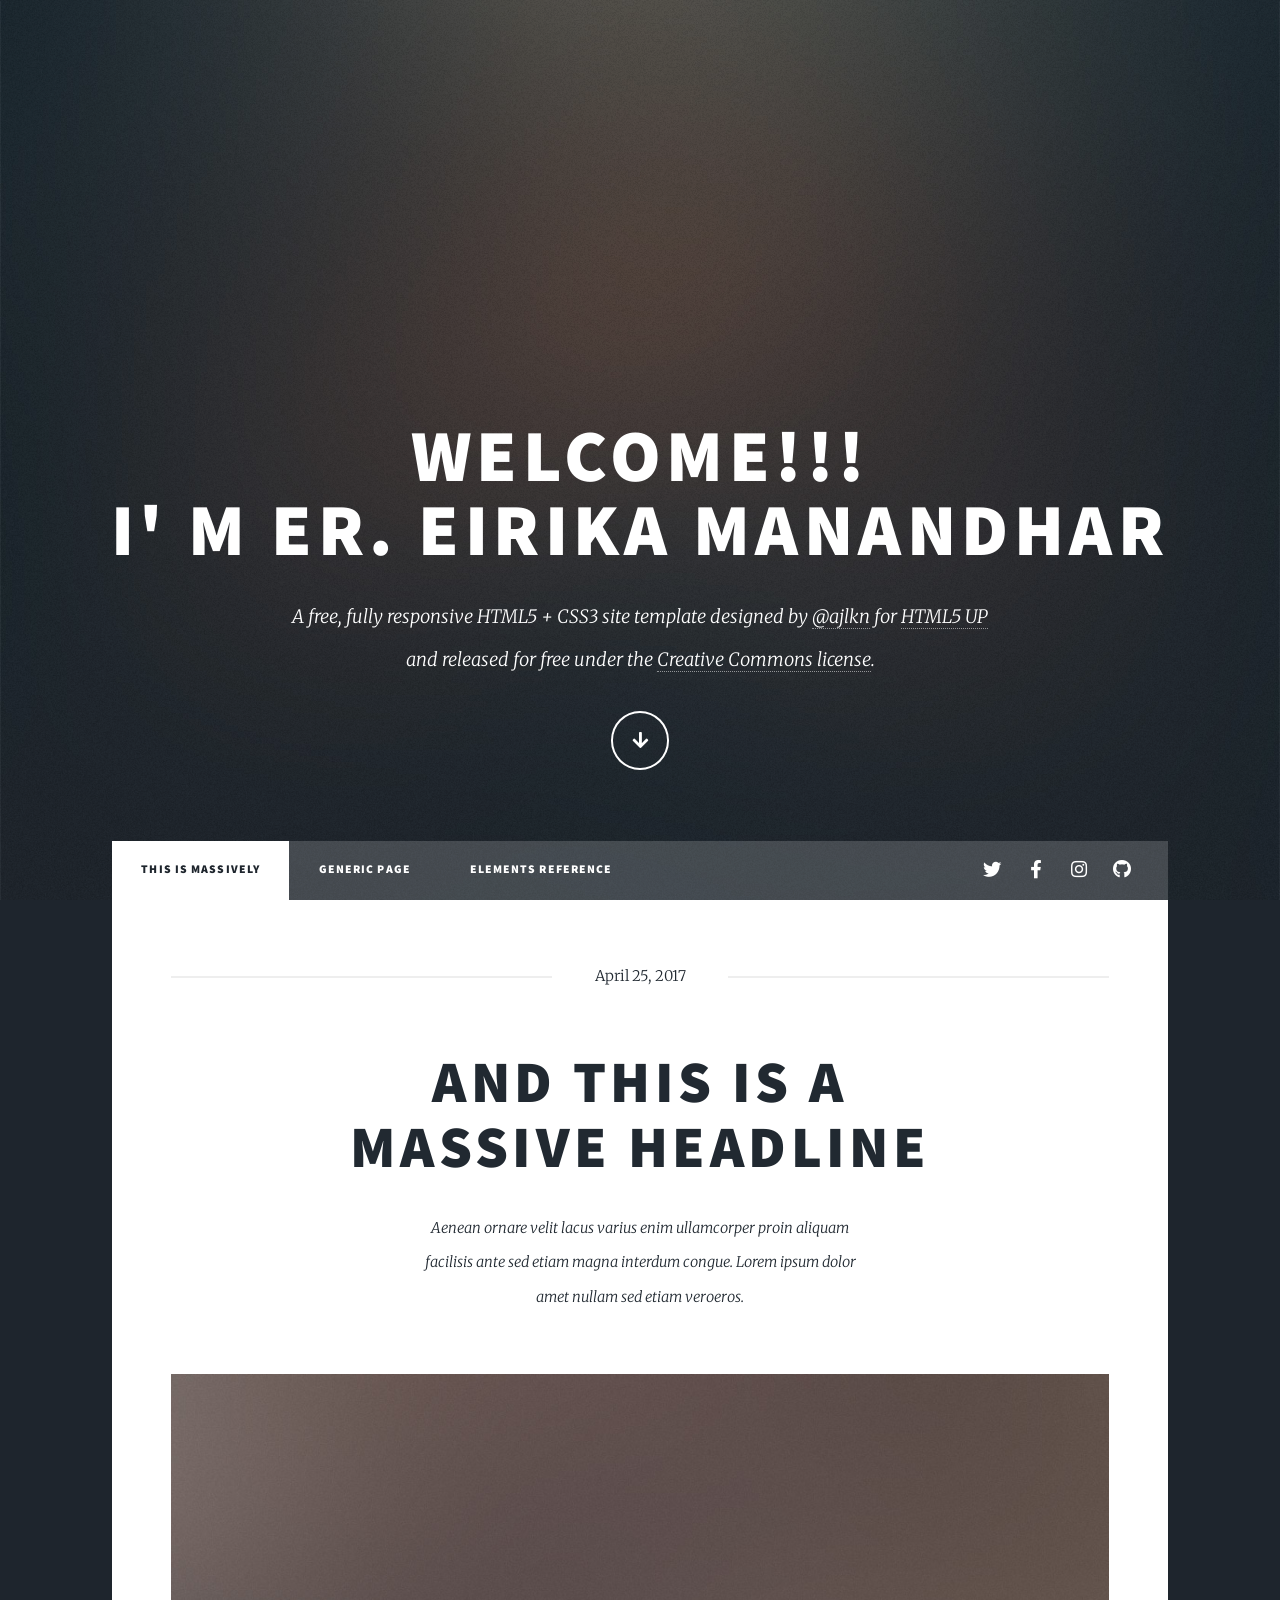
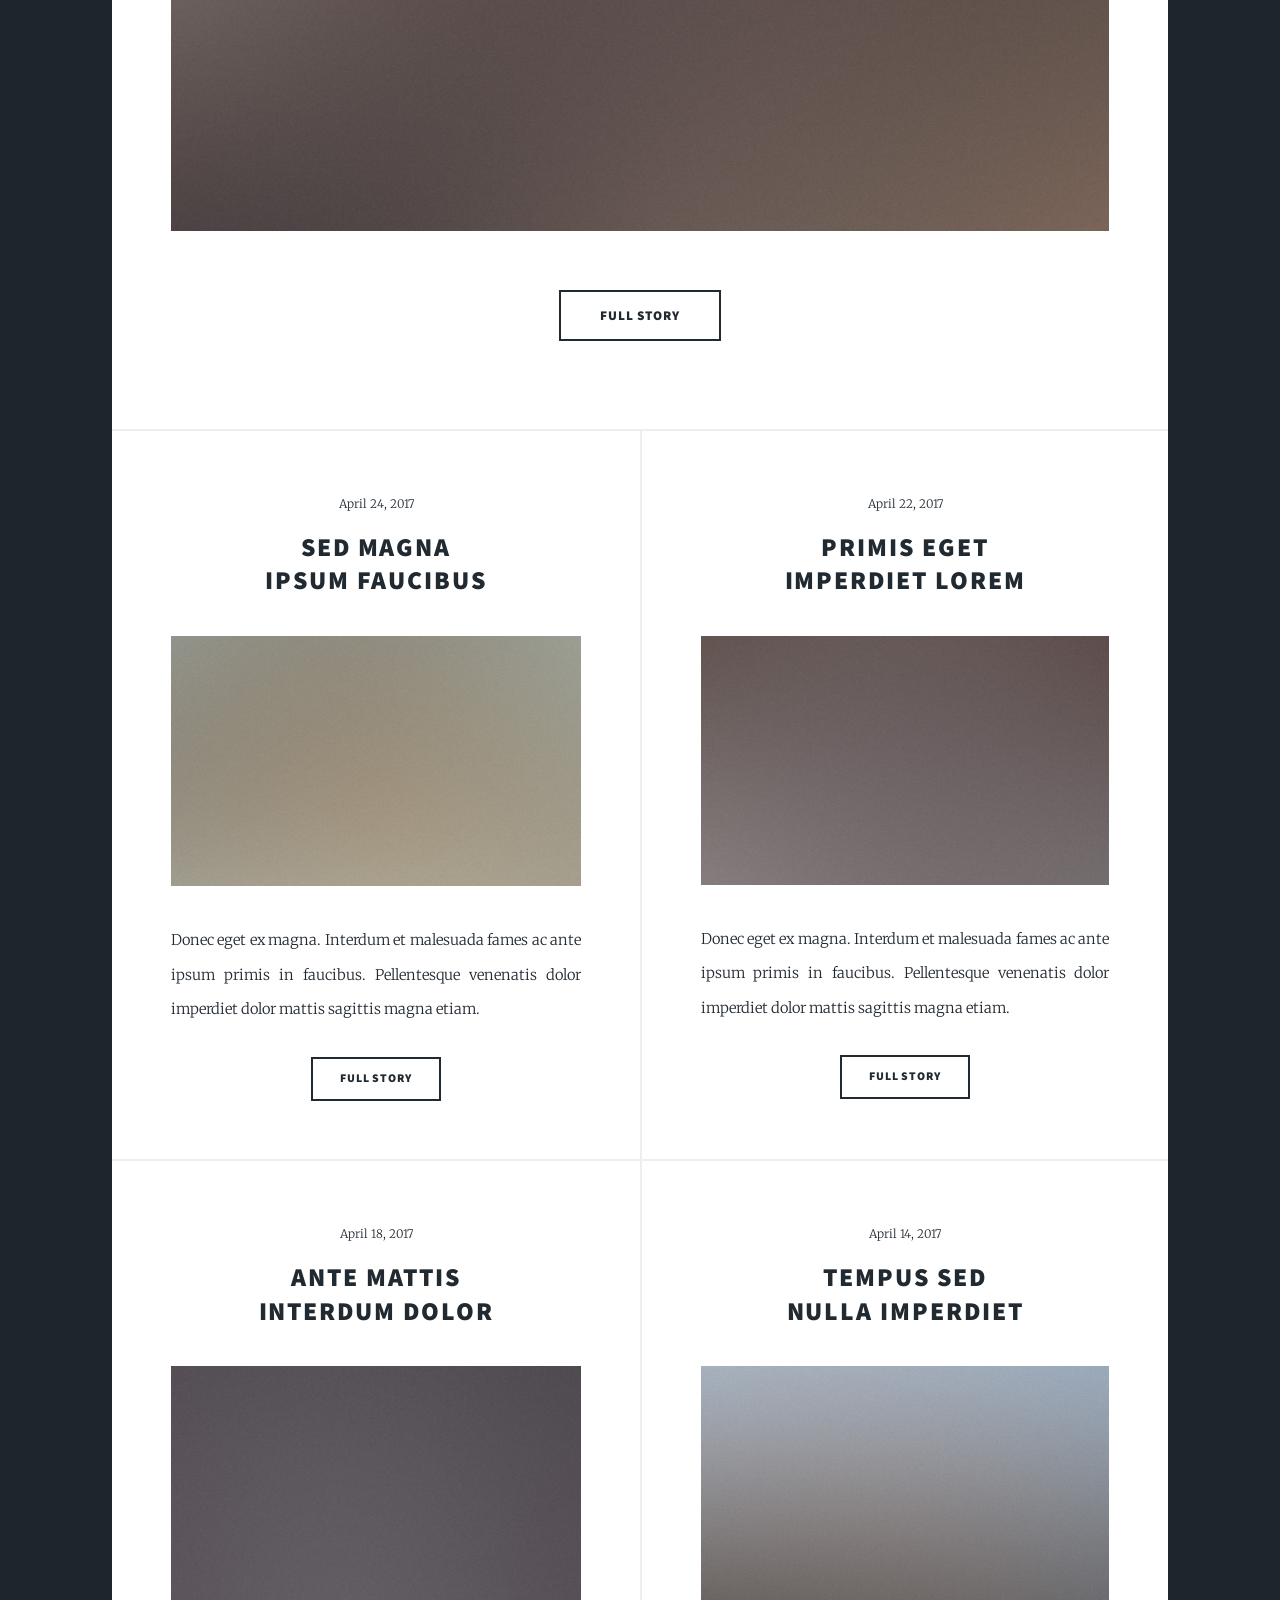
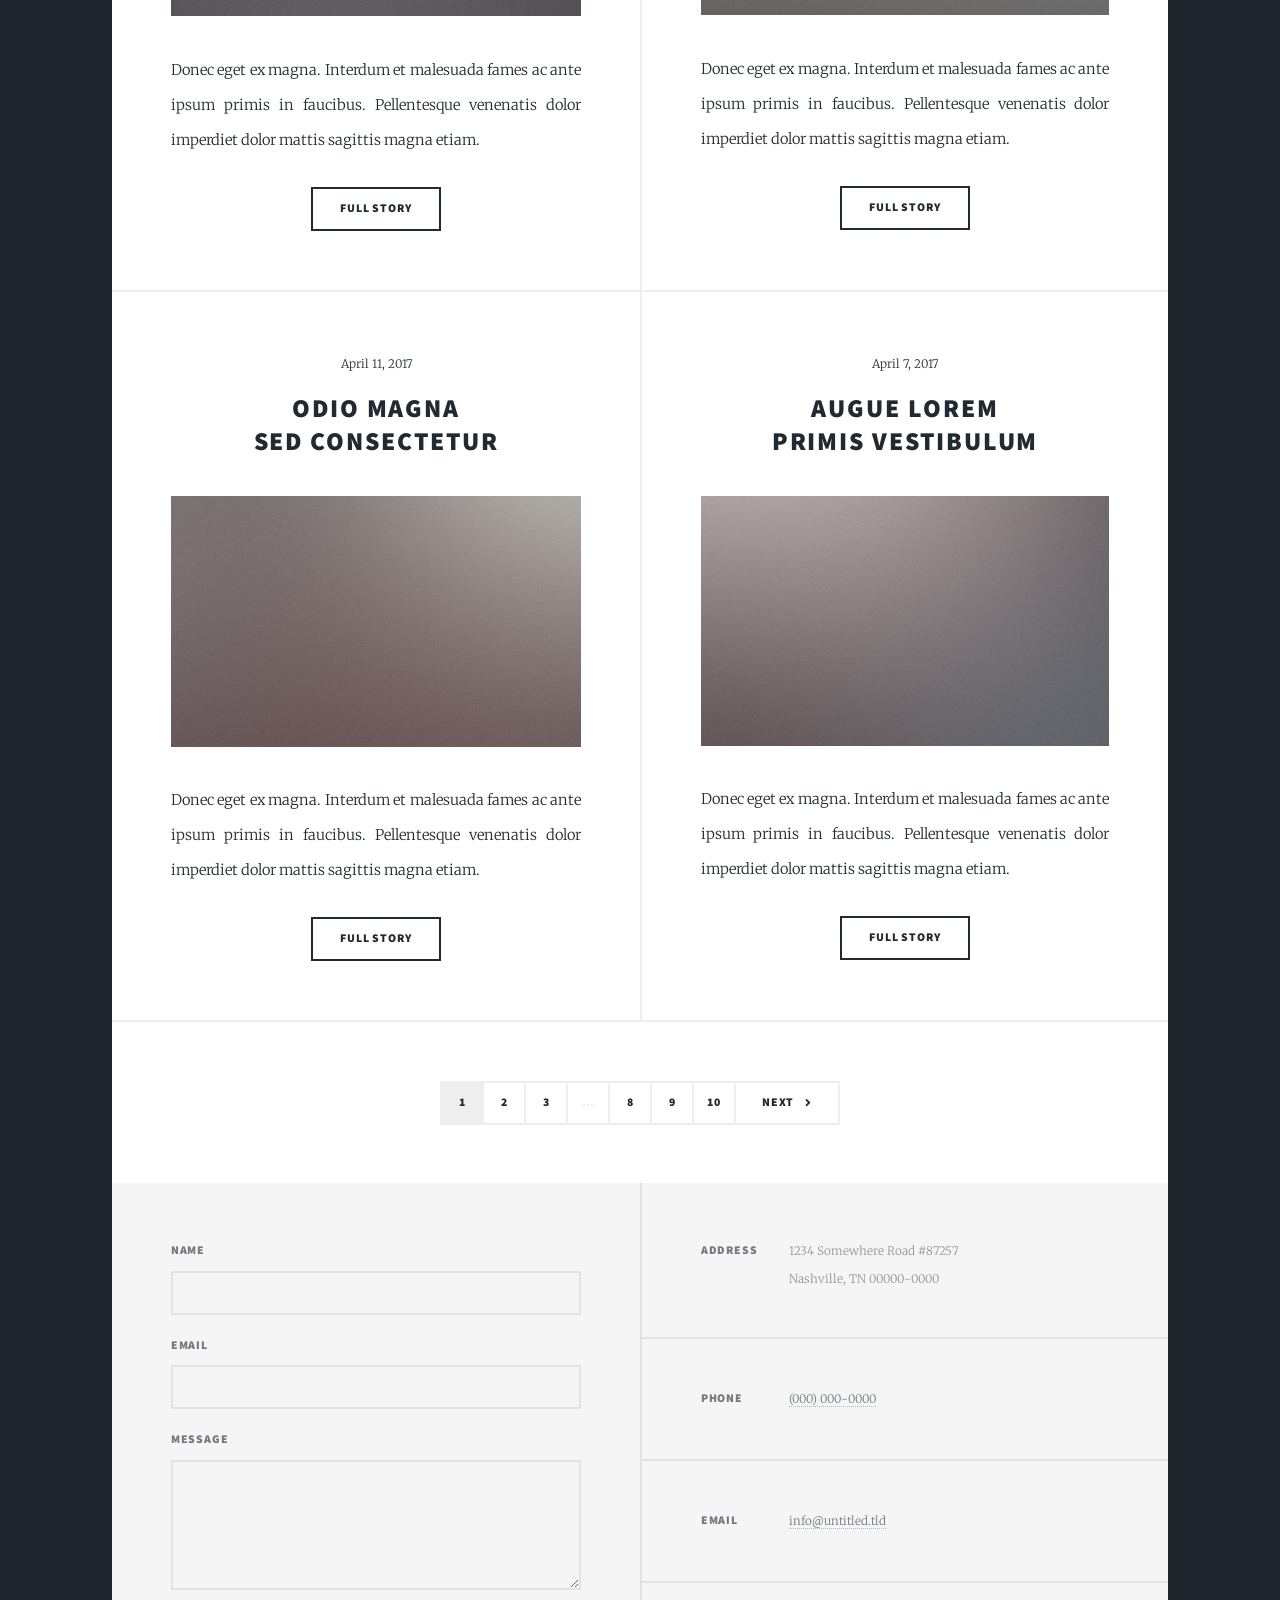
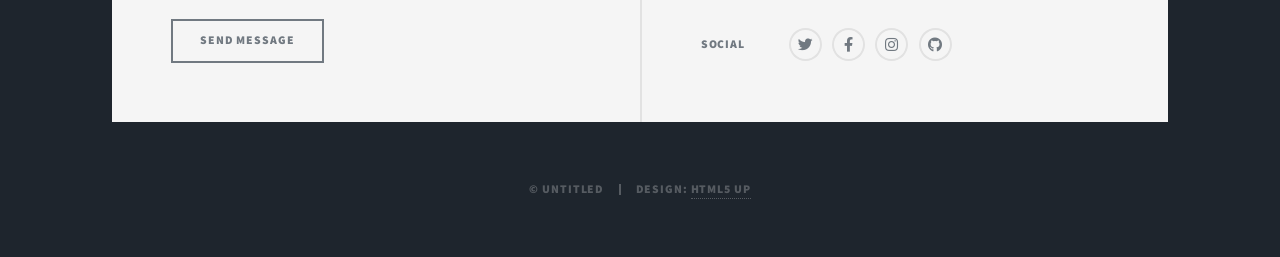
==== index.html @ 70c78d92 "First Commit" ====
<!DOCTYPE HTML>
<!--
	Massively by HTML5 UP
	html5up.net | @ajlkn
	Free for personal and commercial use under the CCA 3.0 license (html5up.net/license)
-->
<html>
	<head>
		<title>Welcome to my Personal Site:</title>
		<meta charset="utf-8" />
		<meta name="viewport" content="width=device-width, initial-scale=1, user-scalable=no" />
		<link rel="stylesheet" href="assets/css/main.css" />
		<noscript><link rel="stylesheet" href="assets/css/noscript.css" /></noscript>
	</head>
	<body class="is-preload">

		<!-- Wrapper -->
			<div id="wrapper" class="fade-in">

				<!-- Intro -->
					<div id="intro">
						<h1>Welcome!!!<br />
						I' m Er. Eirika Manandhar </h1>
						<p>A free, fully responsive HTML5 + CSS3 site template designed by <a href="https://twitter.com/ajlkn">@ajlkn</a> for <a href="https://html5up.net">HTML5 UP</a><br />
						and released for free under the <a href="https://html5up.net/license">Creative Commons license</a>.</p>
						<ul class="actions">
							<li><a href="#header" class="button icon solid solo fa-arrow-down scrolly">Continue</a></li>
						</ul>
					</div>

				<!-- Header -->
					<header id="header">
						<a href="index.html" class="logo">Massively</a>
					</header>

				<!-- Nav -->
					<nav id="nav">
						<ul class="links">
							<li class="active"><a href="index.html">This is Massively</a></li>
							<li><a href="generic.html">Generic Page</a></li>
							<li><a href="elements.html">Elements Reference</a></li>
						</ul>
						<ul class="icons">
							<li><a href="#" class="icon brands fa-twitter"><span class="label">Twitter</span></a></li>
							<li><a href="#" class="icon brands fa-facebook-f"><span class="label">Facebook</span></a></li>
							<li><a href="#" class="icon brands fa-instagram"><span class="label">Instagram</span></a></li>
							<li><a href="#" class="icon brands fa-github"><span class="label">GitHub</span></a></li>
						</ul>
					</nav>

				<!-- Main -->
					<div id="main">

						<!-- Featured Post -->
							<article class="post featured">
								<header class="major">
									<span class="date">April 25, 2017</span>
									<h2><a href="#">And this is a<br />
									massive headline</a></h2>
									<p>Aenean ornare velit lacus varius enim ullamcorper proin aliquam<br />
									facilisis ante sed etiam magna interdum congue. Lorem ipsum dolor<br />
									amet nullam sed etiam veroeros.</p>
								</header>
								<a href="#" class="image main"><img src="images/pic01.jpg" alt="" /></a>
								<ul class="actions special">
									<li><a href="#" class="button large">Full Story</a></li>
								</ul>
							</article>

						<!-- Posts -->
							<section class="posts">
								<article>
									<header>
										<span class="date">April 24, 2017</span>
										<h2><a href="#">Sed magna<br />
										ipsum faucibus</a></h2>
									</header>
									<a href="#" class="image fit"><img src="images/pic02.jpg" alt="" /></a>
									<p>Donec eget ex magna. Interdum et malesuada fames ac ante ipsum primis in faucibus. Pellentesque venenatis dolor imperdiet dolor mattis sagittis magna etiam.</p>
									<ul class="actions special">
										<li><a href="#" class="button">Full Story</a></li>
									</ul>
								</article>
								<article>
									<header>
										<span class="date">April 22, 2017</span>
										<h2><a href="#">Primis eget<br />
										imperdiet lorem</a></h2>
									</header>
									<a href="#" class="image fit"><img src="images/pic03.jpg" alt="" /></a>
									<p>Donec eget ex magna. Interdum et malesuada fames ac ante ipsum primis in faucibus. Pellentesque venenatis dolor imperdiet dolor mattis sagittis magna etiam.</p>
									<ul class="actions special">
										<li><a href="#" class="button">Full Story</a></li>
									</ul>
								</article>
								<article>
									<header>
										<span class="date">April 18, 2017</span>
										<h2><a href="#">Ante mattis<br />
										interdum dolor</a></h2>
									</header>
									<a href="#" class="image fit"><img src="images/pic04.jpg" alt="" /></a>
									<p>Donec eget ex magna. Interdum et malesuada fames ac ante ipsum primis in faucibus. Pellentesque venenatis dolor imperdiet dolor mattis sagittis magna etiam.</p>
									<ul class="actions special">
										<li><a href="#" class="button">Full Story</a></li>
									</ul>
								</article>
								<article>
									<header>
										<span class="date">April 14, 2017</span>
										<h2><a href="#">Tempus sed<br />
										nulla imperdiet</a></h2>
									</header>
									<a href="#" class="image fit"><img src="images/pic05.jpg" alt="" /></a>
									<p>Donec eget ex magna. Interdum et malesuada fames ac ante ipsum primis in faucibus. Pellentesque venenatis dolor imperdiet dolor mattis sagittis magna etiam.</p>
									<ul class="actions special">
										<li><a href="#" class="button">Full Story</a></li>
									</ul>
								</article>
								<article>
									<header>
										<span class="date">April 11, 2017</span>
										<h2><a href="#">Odio magna<br />
										sed consectetur</a></h2>
									</header>
									<a href="#" class="image fit"><img src="images/pic06.jpg" alt="" /></a>
									<p>Donec eget ex magna. Interdum et malesuada fames ac ante ipsum primis in faucibus. Pellentesque venenatis dolor imperdiet dolor mattis sagittis magna etiam.</p>
									<ul class="actions special">
										<li><a href="#" class="button">Full Story</a></li>
									</ul>
								</article>
								<article>
									<header>
										<span class="date">April 7, 2017</span>
										<h2><a href="#">Augue lorem<br />
										primis vestibulum</a></h2>
									</header>
									<a href="#" class="image fit"><img src="images/pic07.jpg" alt="" /></a>
									<p>Donec eget ex magna. Interdum et malesuada fames ac ante ipsum primis in faucibus. Pellentesque venenatis dolor imperdiet dolor mattis sagittis magna etiam.</p>
									<ul class="actions special">
										<li><a href="#" class="button">Full Story</a></li>
									</ul>
								</article>
							</section>

						<!-- Footer -->
							<footer>
								<div class="pagination">
									<!--<a href="#" class="previous">Prev</a>-->
									<a href="#" class="page active">1</a>
									<a href="#" class="page">2</a>
									<a href="#" class="page">3</a>
									<span class="extra">&hellip;</span>
									<a href="#" class="page">8</a>
									<a href="#" class="page">9</a>
									<a href="#" class="page">10</a>
									<a href="#" class="next">Next</a>
								</div>
							</footer>

					</div>

				<!-- Footer -->
					<footer id="footer">
						<section>
							<form method="post" action="#">
								<div class="fields">
									<div class="field">
										<label for="name">Name</label>
										<input type="text" name="name" id="name" />
									</div>
									<div class="field">
										<label for="email">Email</label>
										<input type="text" name="email" id="email" />
									</div>
									<div class="field">
										<label for="message">Message</label>
										<textarea name="message" id="message" rows="3"></textarea>
									</div>
								</div>
								<ul class="actions">
									<li><input type="submit" value="Send Message" /></li>
								</ul>
							</form>
						</section>
						<section class="split contact">
							<section class="alt">
								<h3>Address</h3>
								<p>1234 Somewhere Road #87257<br />
								Nashville, TN 00000-0000</p>
							</section>
							<section>
								<h3>Phone</h3>
								<p><a href="#">(000) 000-0000</a></p>
							</section>
							<section>
								<h3>Email</h3>
								<p><a href="#">info@untitled.tld</a></p>
							</section>
							<section>
								<h3>Social</h3>
								<ul class="icons alt">
									<li><a href="#" class="icon brands alt fa-twitter"><span class="label">Twitter</span></a></li>
									<li><a href="#" class="icon brands alt fa-facebook-f"><span class="label">Facebook</span></a></li>
									<li><a href="#" class="icon brands alt fa-instagram"><span class="label">Instagram</span></a></li>
									<li><a href="#" class="icon brands alt fa-github"><span class="label">GitHub</span></a></li>
								</ul>
							</section>
						</section>
					</footer>

				<!-- Copyright -->
					<div id="copyright">
						<ul><li>&copy; Untitled</li><li>Design: <a href="https://html5up.net">HTML5 UP</a></li></ul>
					</div>

			</div>

		<!-- Scripts -->
			<script src="assets/js/jquery.min.js"></script>
			<script src="assets/js/jquery.scrollex.min.js"></script>
			<script src="assets/js/jquery.scrolly.min.js"></script>
			<script src="assets/js/browser.min.js"></script>
			<script src="assets/js/breakpoints.min.js"></script>
			<script src="assets/js/util.js"></script>
			<script src="assets/js/main.js"></script>

	</body>
</html>
---- assets/css/main.css ----
@import url(fontawesome-all.min.css);
@import url("https://fonts.googleapis.com/css?family=Merriweather:300,700,300italic,700italic|Source+Sans+Pro:900");

/*
	Massively by HTML5 UP
	html5up.net | @ajlkn
	Free for personal and commercial use under the CCA 3.0 license (html5up.net/license)
*/

html, body, div, span, applet, object,
iframe, h1, h2, h3, h4, h5, h6, p, blockquote,
pre, a, abbr, acronym, address, big, cite,
code, del, dfn, em, img, ins, kbd, q, s, samp,
small, strike, strong, sub, sup, tt, var, b,
u, i, center, dl, dt, dd, ol, ul, li, fieldset,
form, label, legend, table, caption, tbody,
tfoot, thead, tr, th, td, article, aside,
canvas, details, embed, figure, figcaption,
footer, header, hgroup, menu, nav, output, ruby,
section, summary, time, mark, audio, video {
	margin: 0;
	padding: 0;
	border: 0;
	font-size: 100%;
	font: inherit;
	vertical-align: baseline;}

article, aside, details, figcaption, figure,
footer, header, hgroup, menu, nav, section {
	display: block;}

body {
	line-height: 1;
}

ol, ul {
	list-style: none;
}

blockquote, q {
	quotes: none;
}

	blockquote:before, blockquote:after, q:before, q:after {
		content: '';
		content: none;
	}

table {
	border-collapse: collapse;
	border-spacing: 0;
}

body {
	-webkit-text-size-adjust: none;
}

mark {
	background-color: transparent;
	color: inherit;
}

input::-moz-focus-inner {
	border: 0;
	padding: 0;
}

input, select, textarea {
	-moz-appearance: none;
	-webkit-appearance: none;
	-ms-appearance: none;
	appearance: none;
}

/* Basic */

	@-ms-viewport {
		width: device-width;
	}

	body {
		-ms-overflow-style: scrollbar;
	}

	@media screen and (max-width: 480px) {

		html, body {
			min-width: 320px;
		}

	}

	html {
		box-sizing: border-box;
	}

	*, *:before, *:after {
		box-sizing: inherit;
	}

	body {
		background-color: #1e252d;
	}

		body.is-preload *, body.is-preload *:before, body.is-preload *:after {
			-moz-animation: none !important;
			-webkit-animation: none !important;
			-ms-animation: none !important;
			animation: none !important;
			-moz-transition: none !important;
			-webkit-transition: none !important;
			-ms-transition: none !important;
			transition: none !important;
		}

/* Type */

	html {
		font-size: 16pt;
	}

		@media screen and (max-width: 1680px) {

			html {
				font-size: 12pt;
			}

		}

		@media screen and (max-width: 1280px) {

			html {
				font-size: 11pt;
			}

		}

		@media screen and (max-width: 360px) {

			html {
				font-size: 10pt;
			}

		}

	body {
		color: #212931;
	}

	body, input, select, textarea {
		font-family: "Merriweather", Georgia, serif;
		font-weight: 300;
		font-size: 1rem;
		line-height: 2.375;
	}

	a {
		-moz-transition: color 0.2s ease-in-out, background-color 0.2s ease-in-out, border-color 0.2s ease-in-out, box-shadow 0.2s ease-in-out;
		-webkit-transition: color 0.2s ease-in-out, background-color 0.2s ease-in-out, border-color 0.2s ease-in-out, box-shadow 0.2s ease-in-out;
		-ms-transition: color 0.2s ease-in-out, background-color 0.2s ease-in-out, border-color 0.2s ease-in-out, box-shadow 0.2s ease-in-out;
		transition: color 0.2s ease-in-out, background-color 0.2s ease-in-out, border-color 0.2s ease-in-out, box-shadow 0.2s ease-in-out;
		border-bottom: dotted 1px;
		text-decoration: none;
	}

		a:hover {
			border-bottom-color: transparent;
		}

	strong, b {
		font-weight: 600;
	}

	em, i {
		font-style: italic;
	}

	p {
		text-align: justify;
		margin: 0 0 2rem 0;
	}

	h1, h2, h3, h4, h5, h6 {
		font-family: "Source Sans Pro", Helvetica, sans-serif;
		font-weight: 900;
		line-height: 1.5;
		letter-spacing: 0.075em;
		text-transform: uppercase;
		margin: 0 0 1rem 0;
	}

		h1 a, h2 a, h3 a, h4 a, h5 a, h6 a {
			border-bottom: 0;
			color: inherit;
			text-decoration: none;
		}

	h1 {
		font-size: 4rem;
		line-height: 1.1;
		margin: 0 0 2rem 0;
	}

	h2 {
		font-size: 1.75rem;
		line-height: 1.3;
		margin: 0 0 1.5rem 0;
	}

	h3 {
		font-size: 1.25rem;
		margin: 0 0 1.5rem 0;
	}

	h4 {
		font-size: 1rem;
	}

	h5 {
		font-size: 0.9rem;
	}

	h6 {
		font-size: 0.8rem;
	}

	sub {
		font-size: 0.8rem;
		position: relative;
		top: 0.5rem;
	}

	sup {
		font-size: 0.8rem;
		position: relative;
		top: -0.5rem;
	}

	blockquote {
		border-left: solid 4px;
		font-style: italic;
		margin: 0 0 2rem 0;
		padding: 0.5rem 0 0.5rem 2rem;
	}

	code {
		border: solid 2px;
		font-family: "Courier New", monospace;
		font-size: 0.9rem;
		margin: 0 0.25rem;
		padding: 0.25rem 0.65rem;
	}

	pre {
		-webkit-overflow-scrolling: touch;
		font-family: "Courier New", monospace;
		font-size: 0.9rem;
		margin: 0 0 2rem 0;
	}

		pre code {
			display: block;
			line-height: 1.75;
			padding: 1rem 1.5rem;
			overflow-x: auto;
		}

	hr {
		border: 0;
		border-bottom: solid 2px;
		margin: 3rem 0;
	}

		hr.major {
			margin: 5rem 0;
		}

	.align-left {
		text-align: left;
	}

	.align-center {
		text-align: center;
	}

	.align-right {
		text-align: right;
	}

	input, select, textarea {
		color: #212931;
	}

	a {
		color: #212931;
		border-bottom-color: rgba(33, 41, 49, 0.5);
	}

		a:hover {
			border-bottom-color: transparent;
			color: #18bfef !important;
		}

	strong, b {
		color: #212931;
	}

	h1, h2, h3, h4, h5, h6 {
		color: #212931;
	}

	blockquote {
		border-left-color: #eeeeee;
	}

	code {
		background: rgba(220, 220, 220, 0.25);
		border-color: #eeeeee;
	}

	hr {
		border-bottom-color: #eeeeee;
	}

/* Row */

	.row {
		display: flex;
		flex-wrap: wrap;
		box-sizing: border-box;
		align-items: stretch;
	}

		.row > * {
			box-sizing: border-box;
		}

		.row.gtr-uniform > * > :last-child {
			margin-bottom: 0;
		}

		.row.aln-left {
			justify-content: flex-start;
		}

		.row.aln-center {
			justify-content: center;
		}

		.row.aln-right {
			justify-content: flex-end;
		}

		.row.aln-top {
			align-items: flex-start;
		}

		.row.aln-middle {
			align-items: center;
		}

		.row.aln-bottom {
			align-items: flex-end;
		}

		.row > .imp {
			order: -1;
		}

		.row > .col-1 {
			width: 8.33333%;
		}

		.row > .off-1 {
			margin-left: 8.33333%;
		}

		.row > .col-2 {
			width: 16.66667%;
		}

		.row > .off-2 {
			margin-left: 16.66667%;
		}

		.row > .col-3 {
			width: 25%;
		}

		.row > .off-3 {
			margin-left: 25%;
		}

		.row > .col-4 {
			width: 33.33333%;
		}

		.row > .off-4 {
			margin-left: 33.33333%;
		}

		.row > .col-5 {
			width: 41.66667%;
		}

		.row > .off-5 {
			margin-left: 41.66667%;
		}

		.row > .col-6 {
			width: 50%;
		}

		.row > .off-6 {
			margin-left: 50%;
		}

		.row > .col-7 {
			width: 58.33333%;
		}

		.row > .off-7 {
			margin-left: 58.33333%;
		}

		.row > .col-8 {
			width: 66.66667%;
		}

		.row > .off-8 {
			margin-left: 66.66667%;
		}

		.row > .col-9 {
			width: 75%;
		}

		.row > .off-9 {
			margin-left: 75%;
		}

		.row > .col-10 {
			width: 83.33333%;
		}

		.row > .off-10 {
			margin-left: 83.33333%;
		}

		.row > .col-11 {
			width: 91.66667%;
		}

		.row > .off-11 {
			margin-left: 91.66667%;
		}

		.row > .col-12 {
			width: 100%;
		}

		.row > .off-12 {
			margin-left: 100%;
		}

		.row.gtr-0 {
			margin-top: 0;
			margin-left: 0rem;
		}

			.row.gtr-0 > * {
				padding: 0 0 0 0rem;
			}

			.row.gtr-0.gtr-uniform {
				margin-top: 0rem;
			}

				.row.gtr-0.gtr-uniform > * {
					padding-top: 0rem;
				}

		.row.gtr-25 {
			margin-top: 0;
			margin-left: -0.375rem;
		}

			.row.gtr-25 > * {
				padding: 0 0 0 0.375rem;
			}

			.row.gtr-25.gtr-uniform {
				margin-top: -0.375rem;
			}

				.row.gtr-25.gtr-uniform > * {
					padding-top: 0.375rem;
				}

		.row.gtr-50 {
			margin-top: 0;
			margin-left: -0.75rem;
		}

			.row.gtr-50 > * {
				padding: 0 0 0 0.75rem;
			}

			.row.gtr-50.gtr-uniform {
				margin-top: -0.75rem;
			}

				.row.gtr-50.gtr-uniform > * {
					padding-top: 0.75rem;
				}

		.row {
			margin-top: 0;
			margin-left: -1.5rem;
		}

			.row > * {
				padding: 0 0 0 1.5rem;
			}

			.row.gtr-uniform {
				margin-top: -1.5rem;
			}

				.row.gtr-uniform > * {
					padding-top: 1.5rem;
				}

		.row.gtr-150 {
			margin-top: 0;
			margin-left: -2.25rem;
		}

			.row.gtr-150 > * {
				padding: 0 0 0 2.25rem;
			}

			.row.gtr-150.gtr-uniform {
				margin-top: -2.25rem;
			}

				.row.gtr-150.gtr-uniform > * {
					padding-top: 2.25rem;
				}

		.row.gtr-200 {
			margin-top: 0;
			margin-left: -3rem;
		}

			.row.gtr-200 > * {
				padding: 0 0 0 3rem;
			}

			.row.gtr-200.gtr-uniform {
				margin-top: -3rem;
			}

				.row.gtr-200.gtr-uniform > * {
					padding-top: 3rem;
				}

		@media screen and (max-width: 1680px) {

			.row {
				display: flex;
				flex-wrap: wrap;
				box-sizing: border-box;
				align-items: stretch;
			}

				.row > * {
					box-sizing: border-box;
				}

				.row.gtr-uniform > * > :last-child {
					margin-bottom: 0;
				}

				.row.aln-left {
					justify-content: flex-start;
				}

				.row.aln-center {
					justify-content: center;
				}

				.row.aln-right {
					justify-content: flex-end;
				}

				.row.aln-top {
					align-items: flex-start;
				}

				.row.aln-middle {
					align-items: center;
				}

				.row.aln-bottom {
					align-items: flex-end;
				}

				.row > .imp-xlarge {
					order: -1;
				}

				.row > .col-1-xlarge {
					width: 8.33333%;
				}

				.row > .off-1-xlarge {
					margin-left: 8.33333%;
				}

				.row > .col-2-xlarge {
					width: 16.66667%;
				}

				.row > .off-2-xlarge {
					margin-left: 16.66667%;
				}

				.row > .col-3-xlarge {
					width: 25%;
				}

				.row > .off-3-xlarge {
					margin-left: 25%;
				}

				.row > .col-4-xlarge {
					width: 33.33333%;
				}

				.row > .off-4-xlarge {
					margin-left: 33.33333%;
				}

				.row > .col-5-xlarge {
					width: 41.66667%;
				}

				.row > .off-5-xlarge {
					margin-left: 41.66667%;
				}

				.row > .col-6-xlarge {
					width: 50%;
				}

				.row > .off-6-xlarge {
					margin-left: 50%;
				}

				.row > .col-7-xlarge {
					width: 58.33333%;
				}

				.row > .off-7-xlarge {
					margin-left: 58.33333%;
				}

				.row > .col-8-xlarge {
					width: 66.66667%;
				}

				.row > .off-8-xlarge {
					margin-left: 66.66667%;
				}

				.row > .col-9-xlarge {
					width: 75%;
				}

				.row > .off-9-xlarge {
					margin-left: 75%;
				}

				.row > .col-10-xlarge {
					width: 83.33333%;
				}

				.row > .off-10-xlarge {
					margin-left: 83.33333%;
				}

				.row > .col-11-xlarge {
					width: 91.66667%;
				}

				.row > .off-11-xlarge {
					margin-left: 91.66667%;
				}

				.row > .col-12-xlarge {
					width: 100%;
				}

				.row > .off-12-xlarge {
					margin-left: 100%;
				}

				.row.gtr-0 {
					margin-top: 0;
					margin-left: 0rem;
				}

					.row.gtr-0 > * {
						padding: 0 0 0 0rem;
					}

					.row.gtr-0.gtr-uniform {
						margin-top: 0rem;
					}

						.row.gtr-0.gtr-uniform > * {
							padding-top: 0rem;
						}

				.row.gtr-25 {
					margin-top: 0;
					margin-left: -0.375rem;
				}

					.row.gtr-25 > * {
						padding: 0 0 0 0.375rem;
					}

					.row.gtr-25.gtr-uniform {
						margin-top: -0.375rem;
					}

						.row.gtr-25.gtr-uniform > * {
							padding-top: 0.375rem;
						}

				.row.gtr-50 {
					margin-top: 0;
					margin-left: -0.75rem;
				}

					.row.gtr-50 > * {
						padding: 0 0 0 0.75rem;
					}

					.row.gtr-50.gtr-uniform {
						margin-top: -0.75rem;
					}

						.row.gtr-50.gtr-uniform > * {
							padding-top: 0.75rem;
						}

				.row {
					margin-top: 0;
					margin-left: -1.5rem;
				}

					.row > * {
						padding: 0 0 0 1.5rem;
					}

					.row.gtr-uniform {
						margin-top: -1.5rem;
					}

						.row.gtr-uniform > * {
							padding-top: 1.5rem;
						}

				.row.gtr-150 {
					margin-top: 0;
					margin-left: -2.25rem;
				}

					.row.gtr-150 > * {
						padding: 0 0 0 2.25rem;
					}

					.row.gtr-150.gtr-uniform {
						margin-top: -2.25rem;
					}

						.row.gtr-150.gtr-uniform > * {
							padding-top: 2.25rem;
						}

				.row.gtr-200 {
					margin-top: 0;
					margin-left: -3rem;
				}

					.row.gtr-200 > * {
						padding: 0 0 0 3rem;
					}

					.row.gtr-200.gtr-uniform {
						margin-top: -3rem;
					}

						.row.gtr-200.gtr-uniform > * {
							padding-top: 3rem;
						}

		}

		@media screen and (max-width: 1280px) {

			.row {
				display: flex;
				flex-wrap: wrap;
				box-sizing: border-box;
				align-items: stretch;
			}

				.row > * {
					box-sizing: border-box;
				}

				.row.gtr-uniform > * > :last-child {
					margin-bottom: 0;
				}

				.row.aln-left {
					justify-content: flex-start;
				}

				.row.aln-center {
					justify-content: center;
				}

				.row.aln-right {
					justify-content: flex-end;
				}

				.row.aln-top {
					align-items: flex-start;
				}

				.row.aln-middle {
					align-items: center;
				}

				.row.aln-bottom {
					align-items: flex-end;
				}

				.row > .imp-large {
					order: -1;
				}

				.row > .col-1-large {
					width: 8.33333%;
				}

				.row > .off-1-large {
					margin-left: 8.33333%;
				}

				.row > .col-2-large {
					width: 16.66667%;
				}

				.row > .off-2-large {
					margin-left: 16.66667%;
				}

				.row > .col-3-large {
					width: 25%;
				}

				.row > .off-3-large {
					margin-left: 25%;
				}

				.row > .col-4-large {
					width: 33.33333%;
				}

				.row > .off-4-large {
					margin-left: 33.33333%;
				}

				.row > .col-5-large {
					width: 41.66667%;
				}

				.row > .off-5-large {
					margin-left: 41.66667%;
				}

				.row > .col-6-large {
					width: 50%;
				}

				.row > .off-6-large {
					margin-left: 50%;
				}

				.row > .col-7-large {
					width: 58.33333%;
				}

				.row > .off-7-large {
					margin-left: 58.33333%;
				}

				.row > .col-8-large {
					width: 66.66667%;
				}

				.row > .off-8-large {
					margin-left: 66.66667%;
				}

				.row > .col-9-large {
					width: 75%;
				}

				.row > .off-9-large {
					margin-left: 75%;
				}

				.row > .col-10-large {
					width: 83.33333%;
				}

				.row > .off-10-large {
					margin-left: 83.33333%;
				}

				.row > .col-11-large {
					width: 91.66667%;
				}

				.row > .off-11-large {
					margin-left: 91.66667%;
				}

				.row > .col-12-large {
					width: 100%;
				}

				.row > .off-12-large {
					margin-left: 100%;
				}

				.row.gtr-0 {
					margin-top: 0;
					margin-left: 0rem;
				}

					.row.gtr-0 > * {
						padding: 0 0 0 0rem;
					}

					.row.gtr-0.gtr-uniform {
						margin-top: 0rem;
					}

						.row.gtr-0.gtr-uniform > * {
							padding-top: 0rem;
						}

				.row.gtr-25 {
					margin-top: 0;
					margin-left: -0.375rem;
				}

					.row.gtr-25 > * {
						padding: 0 0 0 0.375rem;
					}

					.row.gtr-25.gtr-uniform {
						margin-top: -0.375rem;
					}

						.row.gtr-25.gtr-uniform > * {
							padding-top: 0.375rem;
						}

				.row.gtr-50 {
					margin-top: 0;
					margin-left: -0.75rem;
				}

					.row.gtr-50 > * {
						padding: 0 0 0 0.75rem;
					}

					.row.gtr-50.gtr-uniform {
						margin-top: -0.75rem;
					}

						.row.gtr-50.gtr-uniform > * {
							padding-top: 0.75rem;
						}

				.row {
					margin-top: 0;
					margin-left: -1.5rem;
				}

					.row > * {
						padding: 0 0 0 1.5rem;
					}

					.row.gtr-uniform {
						margin-top: -1.5rem;
					}

						.row.gtr-uniform > * {
							padding-top: 1.5rem;
						}

				.row.gtr-150 {
					margin-top: 0;
					margin-left: -2.25rem;
				}

					.row.gtr-150 > * {
						padding: 0 0 0 2.25rem;
					}

					.row.gtr-150.gtr-uniform {
						margin-top: -2.25rem;
					}

						.row.gtr-150.gtr-uniform > * {
							padding-top: 2.25rem;
						}

				.row.gtr-200 {
					margin-top: 0;
					margin-left: -3rem;
				}

					.row.gtr-200 > * {
						padding: 0 0 0 3rem;
					}

					.row.gtr-200.gtr-uniform {
						margin-top: -3rem;
					}

						.row.gtr-200.gtr-uniform > * {
							padding-top: 3rem;
						}

		}

		@media screen and (max-width: 980px) {

			.row {
				display: flex;
				flex-wrap: wrap;
				box-sizing: border-box;
				align-items: stretch;
			}

				.row > * {
					box-sizing: border-box;
				}

				.row.gtr-uniform > * > :last-child {
					margin-bottom: 0;
				}

				.row.aln-left {
					justify-content: flex-start;
				}

				.row.aln-center {
					justify-content: center;
				}

				.row.aln-right {
					justify-content: flex-end;
				}

				.row.aln-top {
					align-items: flex-start;
				}

				.row.aln-middle {
					align-items: center;
				}

				.row.aln-bottom {
					align-items: flex-end;
				}

				.row > .imp-medium {
					order: -1;
				}

				.row > .col-1-medium {
					width: 8.33333%;
				}

				.row > .off-1-medium {
					margin-left: 8.33333%;
				}

				.row > .col-2-medium {
					width: 16.66667%;
				}

				.row > .off-2-medium {
					margin-left: 16.66667%;
				}

				.row > .col-3-medium {
					width: 25%;
				}

				.row > .off-3-medium {
					margin-left: 25%;
				}

				.row > .col-4-medium {
					width: 33.33333%;
				}

				.row > .off-4-medium {
					margin-left: 33.33333%;
				}

				.row > .col-5-medium {
					width: 41.66667%;
				}

				.row > .off-5-medium {
					margin-left: 41.66667%;
				}

				.row > .col-6-medium {
					width: 50%;
				}

				.row > .off-6-medium {
					margin-left: 50%;
				}

				.row > .col-7-medium {
					width: 58.33333%;
				}

				.row > .off-7-medium {
					margin-left: 58.33333%;
				}

				.row > .col-8-medium {
					width: 66.66667%;
				}

				.row > .off-8-medium {
					margin-left: 66.66667%;
				}

				.row > .col-9-medium {
					width: 75%;
				}

				.row > .off-9-medium {
					margin-left: 75%;
				}

				.row > .col-10-medium {
					width: 83.33333%;
				}

				.row > .off-10-medium {
					margin-left: 83.33333%;
				}

				.row > .col-11-medium {
					width: 91.66667%;
				}

				.row > .off-11-medium {
					margin-left: 91.66667%;
				}

				.row > .col-12-medium {
					width: 100%;
				}

				.row > .off-12-medium {
					margin-left: 100%;
				}

				.row.gtr-0 {
					margin-top: 0;
					margin-left: 0rem;
				}

					.row.gtr-0 > * {
						padding: 0 0 0 0rem;
					}

					.row.gtr-0.gtr-uniform {
						margin-top: 0rem;
					}

						.row.gtr-0.gtr-uniform > * {
							padding-top: 0rem;
						}

				.row.gtr-25 {
					margin-top: 0;
					margin-left: -0.375rem;
				}

					.row.gtr-25 > * {
						padding: 0 0 0 0.375rem;
					}

					.row.gtr-25.gtr-uniform {
						margin-top: -0.375rem;
					}

						.row.gtr-25.gtr-uniform > * {
							padding-top: 0.375rem;
						}

				.row.gtr-50 {
					margin-top: 0;
					margin-left: -0.75rem;
				}

					.row.gtr-50 > * {
						padding: 0 0 0 0.75rem;
					}

					.row.gtr-50.gtr-uniform {
						margin-top: -0.75rem;
					}

						.row.gtr-50.gtr-uniform > * {
							padding-top: 0.75rem;
						}

				.row {
					margin-top: 0;
					margin-left: -1.5rem;
				}

					.row > * {
						padding: 0 0 0 1.5rem;
					}

					.row.gtr-uniform {
						margin-top: -1.5rem;
					}

						.row.gtr-uniform > * {
							padding-top: 1.5rem;
						}

				.row.gtr-150 {
					margin-top: 0;
					margin-left: -2.25rem;
				}

					.row.gtr-150 > * {
						padding: 0 0 0 2.25rem;
					}

					.row.gtr-150.gtr-uniform {
						margin-top: -2.25rem;
					}

						.row.gtr-150.gtr-uniform > * {
							padding-top: 2.25rem;
						}

				.row.gtr-200 {
					margin-top: 0;
					margin-left: -3rem;
				}

					.row.gtr-200 > * {
						padding: 0 0 0 3rem;
					}

					.row.gtr-200.gtr-uniform {
						margin-top: -3rem;
					}

						.row.gtr-200.gtr-uniform > * {
							padding-top: 3rem;
						}

		}

		@media screen and (max-width: 736px) {

			.row {
				display: flex;
				flex-wrap: wrap;
				box-sizing: border-box;
				align-items: stretch;
			}

				.row > * {
					box-sizing: border-box;
				}

				.row.gtr-uniform > * > :last-child {
					margin-bottom: 0;
				}

				.row.aln-left {
					justify-content: flex-start;
				}

				.row.aln-center {
					justify-content: center;
				}

				.row.aln-right {
					justify-content: flex-end;
				}

				.row.aln-top {
					align-items: flex-start;
				}

				.row.aln-middle {
					align-items: center;
				}

				.row.aln-bottom {
					align-items: flex-end;
				}

				.row > .imp-small {
					order: -1;
				}

				.row > .col-1-small {
					width: 8.33333%;
				}

				.row > .off-1-small {
					margin-left: 8.33333%;
				}

				.row > .col-2-small {
					width: 16.66667%;
				}

				.row > .off-2-small {
					margin-left: 16.66667%;
				}

				.row > .col-3-small {
					width: 25%;
				}

				.row > .off-3-small {
					margin-left: 25%;
				}

				.row > .col-4-small {
					width: 33.33333%;
				}

				.row > .off-4-small {
					margin-left: 33.33333%;
				}

				.row > .col-5-small {
					width: 41.66667%;
				}

				.row > .off-5-small {
					margin-left: 41.66667%;
				}

				.row > .col-6-small {
					width: 50%;
				}

				.row > .off-6-small {
					margin-left: 50%;
				}

				.row > .col-7-small {
					width: 58.33333%;
				}

				.row > .off-7-small {
					margin-left: 58.33333%;
				}

				.row > .col-8-small {
					width: 66.66667%;
				}

				.row > .off-8-small {
					margin-left: 66.66667%;
				}

				.row > .col-9-small {
					width: 75%;
				}

				.row > .off-9-small {
					margin-left: 75%;
				}

				.row > .col-10-small {
					width: 83.33333%;
				}

				.row > .off-10-small {
					margin-left: 83.33333%;
				}

				.row > .col-11-small {
					width: 91.66667%;
				}

				.row > .off-11-small {
					margin-left: 91.66667%;
				}

				.row > .col-12-small {
					width: 100%;
				}

				.row > .off-12-small {
					margin-left: 100%;
				}

				.row.gtr-0 {
					margin-top: 0;
					margin-left: 0rem;
				}

					.row.gtr-0 > * {
						padding: 0 0 0 0rem;
					}

					.row.gtr-0.gtr-uniform {
						margin-top: 0rem;
					}

						.row.gtr-0.gtr-uniform > * {
							padding-top: 0rem;
						}

				.row.gtr-25 {
					margin-top: 0;
					margin-left: -0.375rem;
				}

					.row.gtr-25 > * {
						padding: 0 0 0 0.375rem;
					}

					.row.gtr-25.gtr-uniform {
						margin-top: -0.375rem;
					}

						.row.gtr-25.gtr-uniform > * {
							padding-top: 0.375rem;
						}

				.row.gtr-50 {
					margin-top: 0;
					margin-left: -0.75rem;
				}

					.row.gtr-50 > * {
						padding: 0 0 0 0.75rem;
					}

					.row.gtr-50.gtr-uniform {
						margin-top: -0.75rem;
					}

						.row.gtr-50.gtr-uniform > * {
							padding-top: 0.75rem;
						}

				.row {
					margin-top: 0;
					margin-left: -1.5rem;
				}

					.row > * {
						padding: 0 0 0 1.5rem;
					}

					.row.gtr-uniform {
						margin-top: -1.5rem;
					}

						.row.gtr-uniform > * {
							padding-top: 1.5rem;
						}

				.row.gtr-150 {
					margin-top: 0;
					margin-left: -2.25rem;
				}

					.row.gtr-150 > * {
						padding: 0 0 0 2.25rem;
					}

					.row.gtr-150.gtr-uniform {
						margin-top: -2.25rem;
					}

						.row.gtr-150.gtr-uniform > * {
							padding-top: 2.25rem;
						}

				.row.gtr-200 {
					margin-top: 0;
					margin-left: -3rem;
				}

					.row.gtr-200 > * {
						padding: 0 0 0 3rem;
					}

					.row.gtr-200.gtr-uniform {
						margin-top: -3rem;
					}

						.row.gtr-200.gtr-uniform > * {
							padding-top: 3rem;
						}

		}

		@media screen and (max-width: 480px) {

			.row {
				display: flex;
				flex-wrap: wrap;
				box-sizing: border-box;
				align-items: stretch;
			}

				.row > * {
					box-sizing: border-box;
				}

				.row.gtr-uniform > * > :last-child {
					margin-bottom: 0;
				}

				.row.aln-left {
					justify-content: flex-start;
				}

				.row.aln-center {
					justify-content: center;
				}

				.row.aln-right {
					justify-content: flex-end;
				}

				.row.aln-top {
					align-items: flex-start;
				}

				.row.aln-middle {
					align-items: center;
				}

				.row.aln-bottom {
					align-items: flex-end;
				}

				.row > .imp-xsmall {
					order: -1;
				}

				.row > .col-1-xsmall {
					width: 8.33333%;
				}

				.row > .off-1-xsmall {
					margin-left: 8.33333%;
				}

				.row > .col-2-xsmall {
					width: 16.66667%;
				}

				.row > .off-2-xsmall {
					margin-left: 16.66667%;
				}

				.row > .col-3-xsmall {
					width: 25%;
				}

				.row > .off-3-xsmall {
					margin-left: 25%;
				}

				.row > .col-4-xsmall {
					width: 33.33333%;
				}

				.row > .off-4-xsmall {
					margin-left: 33.33333%;
				}

				.row > .col-5-xsmall {
					width: 41.66667%;
				}

				.row > .off-5-xsmall {
					margin-left: 41.66667%;
				}

				.row > .col-6-xsmall {
					width: 50%;
				}

				.row > .off-6-xsmall {
					margin-left: 50%;
				}

				.row > .col-7-xsmall {
					width: 58.33333%;
				}

				.row > .off-7-xsmall {
					margin-left: 58.33333%;
				}

				.row > .col-8-xsmall {
					width: 66.66667%;
				}

				.row > .off-8-xsmall {
					margin-left: 66.66667%;
				}

				.row > .col-9-xsmall {
					width: 75%;
				}

				.row > .off-9-xsmall {
					margin-left: 75%;
				}

				.row > .col-10-xsmall {
					width: 83.33333%;
				}

				.row > .off-10-xsmall {
					margin-left: 83.33333%;
				}

				.row > .col-11-xsmall {
					width: 91.66667%;
				}

				.row > .off-11-xsmall {
					margin-left: 91.66667%;
				}

				.row > .col-12-xsmall {
					width: 100%;
				}

				.row > .off-12-xsmall {
					margin-left: 100%;
				}

				.row.gtr-0 {
					margin-top: 0;
					margin-left: 0rem;
				}

					.row.gtr-0 > * {
						padding: 0 0 0 0rem;
					}

					.row.gtr-0.gtr-uniform {
						margin-top: 0rem;
					}

						.row.gtr-0.gtr-uniform > * {
							padding-top: 0rem;
						}

				.row.gtr-25 {
					margin-top: 0;
					margin-left: -0.375rem;
				}

					.row.gtr-25 > * {
						padding: 0 0 0 0.375rem;
					}

					.row.gtr-25.gtr-uniform {
						margin-top: -0.375rem;
					}

						.row.gtr-25.gtr-uniform > * {
							padding-top: 0.375rem;
						}

				.row.gtr-50 {
					margin-top: 0;
					margin-left: -0.75rem;
				}

					.row.gtr-50 > * {
						padding: 0 0 0 0.75rem;
					}

					.row.gtr-50.gtr-uniform {
						margin-top: -0.75rem;
					}

						.row.gtr-50.gtr-uniform > * {
							padding-top: 0.75rem;
						}

				.row {
					margin-top: 0;
					margin-left: -1.5rem;
				}

					.row > * {
						padding: 0 0 0 1.5rem;
					}

					.row.gtr-uniform {
						margin-top: -1.5rem;
					}

						.row.gtr-uniform > * {
							padding-top: 1.5rem;
						}

				.row.gtr-150 {
					margin-top: 0;
					margin-left: -2.25rem;
				}

					.row.gtr-150 > * {
						padding: 0 0 0 2.25rem;
					}

					.row.gtr-150.gtr-uniform {
						margin-top: -2.25rem;
					}

						.row.gtr-150.gtr-uniform > * {
							padding-top: 2.25rem;
						}

				.row.gtr-200 {
					margin-top: 0;
					margin-left: -3rem;
				}

					.row.gtr-200 > * {
						padding: 0 0 0 3rem;
					}

					.row.gtr-200.gtr-uniform {
						margin-top: -3rem;
					}

						.row.gtr-200.gtr-uniform > * {
							padding-top: 3rem;
						}

		}

		@media screen and (max-width: 360px) {

			.row {
				display: flex;
				flex-wrap: wrap;
				box-sizing: border-box;
				align-items: stretch;
			}

				.row > * {
					box-sizing: border-box;
				}

				.row.gtr-uniform > * > :last-child {
					margin-bottom: 0;
				}

				.row.aln-left {
					justify-content: flex-start;
				}

				.row.aln-center {
					justify-content: center;
				}

				.row.aln-right {
					justify-content: flex-end;
				}

				.row.aln-top {
					align-items: flex-start;
				}

				.row.aln-middle {
					align-items: center;
				}

				.row.aln-bottom {
					align-items: flex-end;
				}

				.row > .imp-xxsmall {
					order: -1;
				}

				.row > .col-1-xxsmall {
					width: 8.33333%;
				}

				.row > .off-1-xxsmall {
					margin-left: 8.33333%;
				}

				.row > .col-2-xxsmall {
					width: 16.66667%;
				}

				.row > .off-2-xxsmall {
					margin-left: 16.66667%;
				}

				.row > .col-3-xxsmall {
					width: 25%;
				}

				.row > .off-3-xxsmall {
					margin-left: 25%;
				}

				.row > .col-4-xxsmall {
					width: 33.33333%;
				}

				.row > .off-4-xxsmall {
					margin-left: 33.33333%;
				}

				.row > .col-5-xxsmall {
					width: 41.66667%;
				}

				.row > .off-5-xxsmall {
					margin-left: 41.66667%;
				}

				.row > .col-6-xxsmall {
					width: 50%;
				}

				.row > .off-6-xxsmall {
					margin-left: 50%;
				}

				.row > .col-7-xxsmall {
					width: 58.33333%;
				}

				.row > .off-7-xxsmall {
					margin-left: 58.33333%;
				}

				.row > .col-8-xxsmall {
					width: 66.66667%;
				}

				.row > .off-8-xxsmall {
					margin-left: 66.66667%;
				}

				.row > .col-9-xxsmall {
					width: 75%;
				}

				.row > .off-9-xxsmall {
					margin-left: 75%;
				}

				.row > .col-10-xxsmall {
					width: 83.33333%;
				}

				.row > .off-10-xxsmall {
					margin-left: 83.33333%;
				}

				.row > .col-11-xxsmall {
					width: 91.66667%;
				}

				.row > .off-11-xxsmall {
					margin-left: 91.66667%;
				}

				.row > .col-12-xxsmall {
					width: 100%;
				}

				.row > .off-12-xxsmall {
					margin-left: 100%;
				}

				.row.gtr-0 {
					margin-top: 0;
					margin-left: 0rem;
				}

					.row.gtr-0 > * {
						padding: 0 0 0 0rem;
					}

					.row.gtr-0.gtr-uniform {
						margin-top: 0rem;
					}

						.row.gtr-0.gtr-uniform > * {
							padding-top: 0rem;
						}

				.row.gtr-25 {
					margin-top: 0;
					margin-left: -0.375rem;
				}

					.row.gtr-25 > * {
						padding: 0 0 0 0.375rem;
					}

					.row.gtr-25.gtr-uniform {
						margin-top: -0.375rem;
					}

						.row.gtr-25.gtr-uniform > * {
							padding-top: 0.375rem;
						}

				.row.gtr-50 {
					margin-top: 0;
					margin-left: -0.75rem;
				}

					.row.gtr-50 > * {
						padding: 0 0 0 0.75rem;
					}

					.row.gtr-50.gtr-uniform {
						margin-top: -0.75rem;
					}

						.row.gtr-50.gtr-uniform > * {
							padding-top: 0.75rem;
						}

				.row {
					margin-top: 0;
					margin-left: -1.5rem;
				}

					.row > * {
						padding: 0 0 0 1.5rem;
					}

					.row.gtr-uniform {
						margin-top: -1.5rem;
					}

						.row.gtr-uniform > * {
							padding-top: 1.5rem;
						}

				.row.gtr-150 {
					margin-top: 0;
					margin-left: -2.25rem;
				}

					.row.gtr-150 > * {
						padding: 0 0 0 2.25rem;
					}

					.row.gtr-150.gtr-uniform {
						margin-top: -2.25rem;
					}

						.row.gtr-150.gtr-uniform > * {
							padding-top: 2.25rem;
						}

				.row.gtr-200 {
					margin-top: 0;
					margin-left: -3rem;
				}

					.row.gtr-200 > * {
						padding: 0 0 0 3rem;
					}

					.row.gtr-200.gtr-uniform {
						margin-top: -3rem;
					}

						.row.gtr-200.gtr-uniform > * {
							padding-top: 3rem;
						}

		}

/* Box */

	.box {
		border: solid 2px;
		margin-bottom: 2rem;
		padding: 1.5rem;
	}

		.box > :last-child,
		.box > :last-child > :last-child,
		.box > :last-child > :last-child > :last-child {
			margin-bottom: 0;
		}

		.box.alt {
			border: 0;
			border-radius: 0;
			padding: 0;
		}

	.box {
		border-color: #eeeeee;
	}

/* Button */

	input[type="submit"],
	input[type="reset"],
	input[type="button"],
	button,
	.button {
		-moz-appearance: none;
		-webkit-appearance: none;
		-ms-appearance: none;
		appearance: none;
		-moz-transition: background-color 0.2s ease-in-out, box-shadow 0.2s ease-in-out, color 0.2s ease-in-out;
		-webkit-transition: background-color 0.2s ease-in-out, box-shadow 0.2s ease-in-out, color 0.2s ease-in-out;
		-ms-transition: background-color 0.2s ease-in-out, box-shadow 0.2s ease-in-out, color 0.2s ease-in-out;
		transition: background-color 0.2s ease-in-out, box-shadow 0.2s ease-in-out, color 0.2s ease-in-out;
		border: 0;
		border-radius: 0;
		cursor: pointer;
		display: inline-block;
		font-family: "Source Sans Pro", Helvetica, sans-serif;
		font-size: 0.8rem;
		font-weight: 900;
		letter-spacing: 0.075em;
		height: 3rem;
		line-height: 3rem;
		padding: 0 2rem;
		text-align: center;
		text-decoration: none;
		text-transform: uppercase;
		white-space: nowrap;
	}

		input[type="submit"].icon:before,
		input[type="reset"].icon:before,
		input[type="button"].icon:before,
		button.icon:before,
		.button.icon:before {
			margin-right: 0.5rem;
		}

		input[type="submit"].icon.solo,
		input[type="reset"].icon.solo,
		input[type="button"].icon.solo,
		button.icon.solo,
		.button.icon.solo {
			position: relative;
			width: 4rem;
			height: 4rem;
			line-height: 4rem;
			border-radius: 4rem;
			text-indent: 4rem;
			overflow: hidden;
			padding: 0;
			white-space: nowrap;
		}

			input[type="submit"].icon.solo:before,
			input[type="reset"].icon.solo:before,
			input[type="button"].icon.solo:before,
			button.icon.solo:before,
			.button.icon.solo:before {
				position: absolute;
				display: block;
				top: 0;
				left: 0;
				width: inherit;
				height: inherit;
				line-height: inherit;
				font-size: 1.25rem;
				margin-right: 0;
				text-align: center;
				text-indent: 0;
			}

		input[type="submit"].fit,
		input[type="reset"].fit,
		input[type="button"].fit,
		button.fit,
		.button.fit {
			width: 100%;
		}

		input[type="submit"].small,
		input[type="reset"].small,
		input[type="button"].small,
		button.small,
		.button.small {
			font-size: 0.7rem;
			height: 2.5rem;
			line-height: 2.5rem;
			padding: 0 1.5rem;
		}

		input[type="submit"].large,
		input[type="reset"].large,
		input[type="button"].large,
		button.large,
		.button.large {
			font-size: 0.9rem;
			height: 3.5rem;
			line-height: 3.5rem;
			padding: 0 2.75rem;
		}

		@media screen and (max-width: 980px) {

			input[type="submit"],
			input[type="reset"],
			input[type="button"],
			button,
			.button {
				font-size: 0.9rem;
				height: 3.25rem;
				line-height: 3.25rem;
			}

				input[type="submit"].large,
				input[type="reset"].large,
				input[type="button"].large,
				button.large,
				.button.large {
					font-size: 1rem;
					height: 3.75rem;
					line-height: 3.75rem;
				}

		}

		input[type="submit"].disabled, input[type="submit"]:disabled,
		input[type="reset"].disabled,
		input[type="reset"]:disabled,
		input[type="button"].disabled,
		input[type="button"]:disabled,
		button.disabled,
		button:disabled,
		.button.disabled,
		.button:disabled {
			pointer-events: none;
			opacity: 0.25;
		}

	input[type="submit"],
	input[type="reset"],
	input[type="button"],
	button,
	.button {
		background-color: transparent;
		box-shadow: inset 0 0 0 2px #212931;
		color: #212931 !important;
	}

		input[type="submit"]:hover,
		input[type="reset"]:hover,
		input[type="button"]:hover,
		button:hover,
		.button:hover {
			box-shadow: inset 0 0 0 2px #18bfef;
			color: #18bfef !important;
		}

		input[type="submit"].primary,
		input[type="reset"].primary,
		input[type="button"].primary,
		button.primary,
		.button.primary {
			background-color: #212931;
			box-shadow: none;
			color: #ffffff !important;
		}

			input[type="submit"].primary:hover,
			input[type="reset"].primary:hover,
			input[type="button"].primary:hover,
			button.primary:hover,
			.button.primary:hover {
				background-color: #18bfef;
			}

/* Form */

	form {
		margin: 0 0 2rem 0;
	}

		form > :last-child {
			margin-bottom: 0;
		}

		form > .fields {
			display: -moz-flex;
			display: -webkit-flex;
			display: -ms-flex;
			display: flex;
			-moz-flex-wrap: wrap;
			-webkit-flex-wrap: wrap;
			-ms-flex-wrap: wrap;
			flex-wrap: wrap;
			width: calc(100% + 3rem);
			margin: -1.5rem 0 2rem -1.5rem;
		}

			form > .fields > .field {
				-moz-flex-grow: 0;
				-webkit-flex-grow: 0;
				-ms-flex-grow: 0;
				flex-grow: 0;
				-moz-flex-shrink: 0;
				-webkit-flex-shrink: 0;
				-ms-flex-shrink: 0;
				flex-shrink: 0;
				padding: 1.5rem 0 0 1.5rem;
				width: calc(100% - 1.5rem);
			}

				form > .fields > .field.half {
					width: calc(50% - 0.75rem);
				}

				form > .fields > .field.third {
					width: calc(100%/3 - 0.5rem);
				}

				form > .fields > .field.quarter {
					width: calc(25% - 0.375rem);
				}

		@media screen and (max-width: 480px) {

			form > .fields {
				width: calc(100% + 3rem);
				margin: -1.5rem 0 2rem -1.5rem;
			}

				form > .fields > .field {
					padding: 1.5rem 0 0 1.5rem;
					width: calc(100% - 1.5rem);
				}

					form > .fields > .field.half {
						width: calc(100% - 1.5rem);
					}

					form > .fields > .field.third {
						width: calc(100% - 1.5rem);
					}

					form > .fields > .field.quarter {
						width: calc(100% - 1.5rem);
					}

		}

	label {
		display: block;
		font-family: "Source Sans Pro", Helvetica, sans-serif;
		font-weight: 900;
		line-height: 1.5;
		letter-spacing: 0.075em;
		font-size: 0.8rem;
		text-transform: uppercase;
		margin: 0 0 0.75rem 0;
	}

		@media screen and (max-width: 980px) {

			label {
				font-size: 0.9rem;
			}

		}

	input[type="text"],
	input[type="password"],
	input[type="email"],
	select,
	textarea {
		-moz-appearance: none;
		-webkit-appearance: none;
		-ms-appearance: none;
		appearance: none;
		background: transparent;
		border-radius: 0;
		border: solid 2px;
		color: inherit;
		display: block;
		outline: 0;
		padding: 0 1rem;
		text-decoration: none;
		width: 100%;
	}

		input[type="text"]:invalid,
		input[type="password"]:invalid,
		input[type="email"]:invalid,
		select:invalid,
		textarea:invalid {
			box-shadow: none;
		}

	select {
		background-size: 1.25rem;
		background-repeat: no-repeat;
		background-position: calc(100% - 1rem) center;
		height: 3rem;
		padding-right: 3rem;
		text-overflow: ellipsis;
	}

		select:focus::-ms-value {
			background-color: transparent;
		}

		select::-ms-expand {
			display: none;
		}

	input[type="text"],
	input[type="password"],
	input[type="email"],
	select {
		height: 3rem;
	}

	textarea {
		padding: 0.75rem 1rem;
	}

	input[type="checkbox"],
	input[type="radio"] {
		-moz-appearance: none;
		-webkit-appearance: none;
		-ms-appearance: none;
		appearance: none;
		display: block;
		float: left;
		margin-right: -2rem;
		opacity: 0;
		width: 1rem;
		z-index: -1;
	}

		input[type="checkbox"] + label,
		input[type="radio"] + label {
			text-decoration: none;
			cursor: pointer;
			display: inline-block;
			font-size: 1rem;
			letter-spacing: 0;
			font-family: "Merriweather", Georgia, serif;
			text-transform: none;
			font-weight: 300;
			padding-left: 2.8rem;
			padding-right: 1rem;
			position: relative;
		}

			input[type="checkbox"] + label:before,
			input[type="radio"] + label:before {
				-moz-osx-font-smoothing: grayscale;
				-webkit-font-smoothing: antialiased;
				display: inline-block;
				font-style: normal;
				font-variant: normal;
				text-rendering: auto;
				line-height: 1;
				text-transform: none !important;
				font-family: 'Font Awesome 5 Free';
				font-weight: 900;
			}

			input[type="checkbox"] + label:before,
			input[type="radio"] + label:before {
				border-radius: 0;
				border: solid 2px;
				content: '';
				display: inline-block;
				font-size: 0.8rem;
				height: 1.8rem;
				left: 0;
				line-height: 1.65rem;
				position: absolute;
				text-align: center;
				top: -0.125rem;
				width: 1.8rem;
			}

		input[type="checkbox"]:checked + label:before,
		input[type="radio"]:checked + label:before {
			content: '\f00c';
		}

	input[type="checkbox"] + label:before {
		border-radius: 0;
	}

	input[type="radio"] + label:before {
		border-radius: 100%;
	}

	::-webkit-input-placeholder {
		opacity: 1.0;
	}

	:-moz-placeholder {
		opacity: 1.0;
	}

	::-moz-placeholder {
		opacity: 1.0;
	}

	:-ms-input-placeholder {
		opacity: 1.0;
	}

	label {
		color: #212931;
	}

	input[type="text"],
	input[type="password"],
	input[type="email"],
	select,
	textarea {
		border-color: #eeeeee;
	}

		input[type="text"]:focus,
		input[type="password"]:focus,
		input[type="email"]:focus,
		select:focus,
		textarea:focus {
			border-color: #18bfef;
		}

	select {
		background-image: url("data:image/svg+xml;charset=utf8,%3Csvg xmlns='http://www.w3.org/2000/svg' width='40' height='40' preserveAspectRatio='none' viewBox='0 0 40 40'%3E%3Cpath d='M9.4,12.3l10.4,10.4l10.4-10.4c0.2-0.2,0.5-0.4,0.9-0.4c0.3,0,0.6,0.1,0.9,0.4l3.3,3.3c0.2,0.2,0.4,0.5,0.4,0.9 c0,0.4-0.1,0.6-0.4,0.9L20.7,31.9c-0.2,0.2-0.5,0.4-0.9,0.4c-0.3,0-0.6-0.1-0.9-0.4L4.3,17.3c-0.2-0.2-0.4-0.5-0.4-0.9 c0-0.4,0.1-0.6,0.4-0.9l3.3-3.3c0.2-0.2,0.5-0.4,0.9-0.4S9.1,12.1,9.4,12.3z' fill='%23eeeeee' /%3E%3C/svg%3E");
	}

		select option {
			background-color: #ffffff;
			color: #212931;
		}

	.select-wrapper:before {
		color: #eeeeee;
	}

	input[type="checkbox"] + label,
	input[type="radio"] + label {
		color: #212931;
	}

		input[type="checkbox"] + label:before,
		input[type="radio"] + label:before {
			border-color: #eeeeee;
		}

	input[type="checkbox"]:checked + label:before,
	input[type="radio"]:checked + label:before {
		background-color: #212931;
		border-color: #212931;
		color: #ffffff;
	}

	input[type="checkbox"]:focus + label:before,
	input[type="radio"]:focus + label:before {
		border-color: #18bfef;
	}

	::-webkit-input-placeholder {
		color: #909498 !important;
	}

	:-moz-placeholder {
		color: #909498 !important;
	}

	::-moz-placeholder {
		color: #909498 !important;
	}

	:-ms-input-placeholder {
		color: #909498 !important;
	}

	.formerize-placeholder {
		color: #909498 !important;
	}

/* Icon */

	.icon {
		text-decoration: none;
		border-bottom: none;
		position: relative;
	}

		.icon:before {
			-moz-osx-font-smoothing: grayscale;
			-webkit-font-smoothing: antialiased;
			display: inline-block;
			font-style: normal;
			font-variant: normal;
			text-rendering: auto;
			line-height: 1;
			text-transform: none !important;
			font-family: 'Font Awesome 5 Free';
			font-weight: 400;
		}

		.icon > .label {
			display: none;
		}

		.icon:before {
			line-height: inherit;
		}

		.icon.solid:before {
			font-weight: 900;
		}

		.icon.brands:before {
			font-family: 'Font Awesome 5 Brands';
		}

/* Image */

	.image {
		border: 0;
		display: inline-block;
		position: relative;
	}

		.image img {
			display: block;
		}

		.image.left, .image.right {
			max-width: 40%;
		}

			.image.left img, .image.right img {
				width: 100%;
			}

		.image.left {
			float: left;
			margin: 0 2rem 2rem 0;
			top: 0.75rem;
		}

		.image.right {
			float: right;
			margin: 0 0 2rem 2rem;
			top: 0.75rem;
		}

		.image.fit {
			display: block;
			margin: 2.5rem 0;
			width: 100%;
		}

			.image.fit:first-child {
				margin-top: 0;
			}

			.image.fit img {
				width: 100%;
			}

		.image.main {
			display: block;
			margin: 4rem 0;
			width: 100%;
		}

			.image.main:first-child {
				margin-top: 0;
			}

			.image.main img {
				width: 100%;
			}

		@media screen and (max-width: 736px) {

			.image.fit {
				margin: 2rem 0;
			}

			.image.main {
				margin: 2rem 0;
			}

		}

	a.image {
		overflow: hidden;
	}

		a.image img {
			-moz-transition: -moz-transform 0.2s ease-out;
			-webkit-transition: -webkit-transform 0.2s ease-out;
			-ms-transition: -ms-transform 0.2s ease-out;
			transition: transform 0.2s ease-out;
		}

		a.image:hover img {
			-moz-transform: scale(1.05);
			-webkit-transform: scale(1.05);
			-ms-transform: scale(1.05);
			transform: scale(1.05);
		}

/* Actions */

	ul.actions {
		display: -moz-flex;
		display: -webkit-flex;
		display: -ms-flex;
		display: flex;
		cursor: default;
		list-style: none;
		margin-left: -1rem;
		padding-left: 0;
	}

		ul.actions li {
			padding: 0 0 0 1rem;
			vertical-align: middle;
		}

		ul.actions.special {
			-moz-justify-content: center;
			-webkit-justify-content: center;
			-ms-justify-content: center;
			justify-content: center;
			width: 100%;
			margin-left: 0;
		}

			ul.actions.special li:first-child {
				padding-left: 0;
			}

		ul.actions.stacked {
			-moz-flex-direction: column;
			-webkit-flex-direction: column;
			-ms-flex-direction: column;
			flex-direction: column;
			margin-left: 0;
		}

			ul.actions.stacked li {
				padding: 1.3rem 0 0 0;
			}

				ul.actions.stacked li:first-child {
					padding-top: 0;
				}

		ul.actions.fit {
			width: calc(100% + 1rem);
		}

			ul.actions.fit li {
				-moz-flex-grow: 1;
				-webkit-flex-grow: 1;
				-ms-flex-grow: 1;
				flex-grow: 1;
				-moz-flex-shrink: 1;
				-webkit-flex-shrink: 1;
				-ms-flex-shrink: 1;
				flex-shrink: 1;
				width: 100%;
			}

				ul.actions.fit li > * {
					width: 100%;
				}

			ul.actions.fit.stacked {
				width: 100%;
			}

		@media screen and (max-width: 480px) {

			ul.actions:not(.fixed) {
				-moz-flex-direction: column;
				-webkit-flex-direction: column;
				-ms-flex-direction: column;
				flex-direction: column;
				margin-left: 0;
				width: 100% !important;
			}

				ul.actions:not(.fixed) li {
					-moz-flex-grow: 1;
					-webkit-flex-grow: 1;
					-ms-flex-grow: 1;
					flex-grow: 1;
					-moz-flex-shrink: 1;
					-webkit-flex-shrink: 1;
					-ms-flex-shrink: 1;
					flex-shrink: 1;
					padding: 1rem 0 0 0;
					text-align: center;
					width: 100%;
				}

					ul.actions:not(.fixed) li > * {
						width: 100%;
					}

					ul.actions:not(.fixed) li:first-child {
						padding-top: 0;
					}

					ul.actions:not(.fixed) li input[type="submit"],
					ul.actions:not(.fixed) li input[type="reset"],
					ul.actions:not(.fixed) li input[type="button"],
					ul.actions:not(.fixed) li button,
					ul.actions:not(.fixed) li .button {
						width: 100%;
					}

						ul.actions:not(.fixed) li input[type="submit"].icon:before,
						ul.actions:not(.fixed) li input[type="reset"].icon:before,
						ul.actions:not(.fixed) li input[type="button"].icon:before,
						ul.actions:not(.fixed) li button.icon:before,
						ul.actions:not(.fixed) li .button.icon:before {
							margin-left: -0.5rem;
						}

		}

/* Icons */

	ul.icons {
		cursor: default;
		list-style: none;
		padding-left: 0;
	}

		ul.icons li {
			display: inline-block;
			padding: 0 0.5rem 0 0;
			vertical-align: middle;
		}

			ul.icons li:last-child {
				padding-right: 0;
			}

			ul.icons li .icon:before {
				width: 2.25rem;
				height: 2.25rem;
				line-height: 2.25rem;
				display: inline-block;
				text-align: center;
				border-radius: 100%;
				font-size: 1.25rem;
			}

		ul.icons.alt li .icon:before {
			-moz-transition: color 0.2s ease-in-out, background-color 0.2s ease-in-out, border-color 0.2s ease-in-out, box-shadow 0.2s ease-in-out;
			-webkit-transition: color 0.2s ease-in-out, background-color 0.2s ease-in-out, border-color 0.2s ease-in-out, box-shadow 0.2s ease-in-out;
			-ms-transition: color 0.2s ease-in-out, background-color 0.2s ease-in-out, border-color 0.2s ease-in-out, box-shadow 0.2s ease-in-out;
			transition: color 0.2s ease-in-out, background-color 0.2s ease-in-out, border-color 0.2s ease-in-out, box-shadow 0.2s ease-in-out;
			font-size: 1rem;
		}

/* List */

	ol {
		list-style: decimal;
		margin: 0 0 2rem 0;
		padding-left: 1.25rem;
	}

		ol li {
			padding-left: 0.25rem;
		}

	ul {
		list-style: disc;
		margin: 0 0 2rem 0;
		padding-left: 1rem;
	}

		ul li {
			padding-left: 0.5rem;
		}

		ul.divided {
			list-style: none;
			padding-left: 0;
		}

			ul.divided li {
				border-top: solid 1px;
				padding: 0.5rem 0;
			}

				ul.divided li:first-child {
					border-top: 0;
					padding-top: 0;
				}

	dl {
		margin: 0 0 2rem 0;
	}

		dl dt {
			display: block;
			font-weight: 600;
			margin: 0 0 1rem 0;
		}

		dl dd {
			margin-left: 2rem;
		}

	ul.divided li {
		border-top-color: #eeeeee;
	}

	ul.icons li a.icon:hover:before {
		color: #18bfef;
	}

	ul.icons.alt li .icon:before {
		box-shadow: inset 0 0 0 2px #eeeeee;
	}

	ul.icons.alt li a.icon:hover:before {
		box-shadow: inset 0 0 0 2px #18bfef;
	}

/* Section/Article */

	section.special, article.special {
		text-align: center;
	}

	header {
		cursor: default;
	}

		header > .date {
			display: block;
			font-size: 0.8rem;
			height: 1;
			margin: 0 0 1rem 0;
			position: relative;
		}

		header > p {
			font-style: italic;
		}

		header > h1 + p {
			font-size: 1.1rem;
			margin-top: -0.5rem;
			line-height: 2;
		}

		header > h2 + p {
			font-size: 1rem;
			margin-top: -0.75rem;
		}

		header > h3 + p {
			font-size: 0.9rem;
			margin-top: -0.75rem;
		}

		header > h4 + p {
			font-size: 0.8rem;
			margin-top: -0.75rem;
		}

		header.major {
			margin: 0 0 4rem 0;
			text-align: center;
		}

			header.major > :last-child {
				margin-bottom: 0;
			}

			header.major > p {
				margin-top: 0;
				text-align: center;
			}

			header.major > .date {
				font-size: 1rem;
				margin: 0 0 4rem 0;
			}

				header.major > .date:before, header.major > .date:after {
					content: '';
					display: block;
					position: absolute;
					top: 50%;
					width: calc(50% - 6rem);
					border-top: solid 2px;
				}

				header.major > .date:before {
					left: 0;
				}

				header.major > .date:after {
					right: 0;
				}

		@media screen and (max-width: 980px) {

			header br {
				display: none;
			}

		}

		@media screen and (max-width: 736px) {

			header.major {
				margin: 0 0 2rem 0;
			}

		}

	header.major .date:before, header.major .date:after {
		border-top-color: #eeeeee;
	}

/* Table */

	.table-wrapper {
		-webkit-overflow-scrolling: touch;
		overflow-x: auto;
	}

	table {
		margin: 0 0 2rem 0;
		width: 100%;
	}

		table tbody tr {
			border: solid 1px;
			border-left: 0;
			border-right: 0;
		}

		table td {
			padding: 0.75rem 0.75rem;
		}

		table th {
			font-family: "Source Sans Pro", Helvetica, sans-serif;
			font-size: 0.8rem;
			font-weight: 900;
			letter-spacing: 0.075em;
			line-height: 1.5;
			padding: 0 0.75rem 0.75rem 0.75rem;
			text-align: left;
			text-transform: uppercase;
		}

			@media screen and (max-width: 980px) {

				table th {
					font-size: 0.9rem;
				}

			}

		table thead {
			border-bottom: solid 2px;
		}

		table tfoot {
			border-top: solid 2px;
		}

		table.alt {
			border-collapse: separate;
		}

			table.alt tbody tr td {
				border: solid 1px;
				border-left-width: 0;
				border-top-width: 0;
			}

				table.alt tbody tr td:first-child {
					border-left-width: 1px;
				}

			table.alt tbody tr:first-child td {
				border-top-width: 1px;
			}

			table.alt thead {
				border-bottom: 0;
			}

			table.alt tfoot {
				border-top: 0;
			}

	table tbody tr {
		border-color: #eeeeee;
	}

		table tbody tr:nth-child(2n + 1) {
			background-color: rgba(220, 220, 220, 0.25);
		}

	table th {
		color: #212931;
	}

	table thead {
		border-bottom-color: #eeeeee;
	}

	table tfoot {
		border-top-color: #eeeeee;
	}

	table.alt tbody tr td {
		border-color: #eeeeee;
	}

/* Pagination */

	.pagination {
		display: -moz-inline-flex;
		display: -webkit-inline-flex;
		display: -ms-inline-flex;
		display: inline-flex;
		-moz-user-select: none;
		-webkit-user-select: none;
		-ms-user-select: none;
		user-select: none;
		cursor: default;
		list-style: none;
		margin: 0 0 2rem 2px;
		padding: 0;
	}

		.pagination a, .pagination span {
			-moz-transition: background-color 0.2s ease-in-out, border-color 0.2s ease-in-out, box-shadow 0.2s ease-in-out, color 0.2s ease-in-out;
			-webkit-transition: background-color 0.2s ease-in-out, border-color 0.2s ease-in-out, box-shadow 0.2s ease-in-out, color 0.2s ease-in-out;
			-ms-transition: background-color 0.2s ease-in-out, border-color 0.2s ease-in-out, box-shadow 0.2s ease-in-out, color 0.2s ease-in-out;
			transition: background-color 0.2s ease-in-out, border-color 0.2s ease-in-out, box-shadow 0.2s ease-in-out, color 0.2s ease-in-out;
			border: solid 2px;
			display: inline-block;
			font-family: "Source Sans Pro", Helvetica, sans-serif;
			font-size: 0.8rem;
			font-weight: 900;
			height: 3rem;
			letter-spacing: 0.075em;
			line-height: calc(3rem - 4px);
			margin-left: -2px;
			min-width: 3rem;
			position: relative;
			text-align: center;
			text-decoration: none;
			text-transform: uppercase;
		}

		.pagination .next, .pagination .previous {
			text-decoration: none;
			padding: 0 1.75rem;
		}

			.pagination .next:before, .pagination .previous:before {
				-moz-osx-font-smoothing: grayscale;
				-webkit-font-smoothing: antialiased;
				display: inline-block;
				font-style: normal;
				font-variant: normal;
				text-rendering: auto;
				line-height: 1;
				text-transform: none !important;
				font-family: 'Font Awesome 5 Free';
				font-weight: 900;
			}

			.pagination .next:before, .pagination .previous:before {
				display: inline-block;
				color: inherit !important;
				line-height: inherit;
			}

		.pagination .previous:before {
			content: '\f104';
			margin-right: 0.9375em;
		}

		.pagination .next:before {
			content: '\f105';
			float: right;
			margin-left: 0.9375em;
		}

		@media screen and (max-width: 980px) {

			.pagination a, .pagination span {
				font-size: 0.9rem;
			}

		}

		@media screen and (max-width: 480px) {

			.pagination .page, .pagination .extra {
				display: none;
			}

		}

	.pagination a, .pagination span {
		border-color: #eeeeee;
	}

	.pagination a {
		color: #212931 !important;
	}

		.pagination a:hover {
			color: #18bfef !important;
			border-color: #18bfef;
			z-index: 1;
		}

			.pagination a:hover + a,
			.pagination a:hover + span {
				border-left-color: #18bfef;
			}

		.pagination a.active {
			background-color: #eeeeee;
		}

	.pagination span {
		color: #eeeeee;
	}

/* Wrapper */

	#wrapper {
		-moz-transition: opacity 0.5s ease;
		-webkit-transition: opacity 0.5s ease;
		-ms-transition: opacity 0.5s ease;
		transition: opacity 0.5s ease;
		position: relative;
		z-index: 1;
		overflow: hidden;
	}

		#wrapper > .bg {
			position: absolute;
			top: 0;
			left: 0;
			width: 100%;
			height: 100%;
			background-color: #212931;
			background-image: url("../../images/overlay.png"), linear-gradient(0deg, rgba(0, 0, 0, 0.1), rgba(0, 0, 0, 0.1)), url("../../images/bg.jpg");
			background-size: auto,								auto,														100% auto;
			background-position: center,								center,														top center;
			background-repeat: repeat,								no-repeat,													no-repeat;
			background-attachment: scroll,								scroll,														scroll;
			z-index: -1;
		}

			#wrapper > .bg.fixed {
				position: fixed;
				width: 100vw;
				height: 100vh;
			}

		#wrapper.fade-in:before {
			pointer-events: none;
			-moz-transition: opacity 1s ease-in-out;
			-webkit-transition: opacity 1s ease-in-out;
			-ms-transition: opacity 1s ease-in-out;
			transition: opacity 1s ease-in-out;
			-moz-transition-delay: 0.75s;
			-webkit-transition-delay: 0.75s;
			-ms-transition-delay: 0.75s;
			transition-delay: 0.75s;
			background: #1e252d;
			content: '';
			display: block;
			height: 100%;
			left: 0;
			opacity: 0;
			position: fixed;
			top: 0;
			width: 100%;
		}

		body.is-preload #wrapper.fade-in:before {
			opacity: 1;
		}

		@media screen and (orientation: portrait) {

			#wrapper > .bg {
				background-size: auto,								auto,														auto 175%;
			}

		}

/* Intro */

	#intro {
		color: #ffffff;
		padding: 8rem 4rem 6rem 4rem ;
		-moz-align-items: center;
		-webkit-align-items: center;
		-ms-align-items: center;
		align-items: center;
		display: -moz-flex;
		display: -webkit-flex;
		display: -ms-flex;
		display: flex;
		-moz-flex-direction: column;
		-webkit-flex-direction: column;
		-ms-flex-direction: column;
		flex-direction: column;
		-moz-justify-content: -moz-flex-end;
		-webkit-justify-content: -webkit-flex-end;
		-ms-justify-content: -ms-flex-end;
		justify-content: flex-end;
		-moz-transition: opacity 1s ease, -moz-transform 1s ease;
		-webkit-transition: opacity 1s ease, -webkit-transform 1s ease;
		-ms-transition: opacity 1s ease, -ms-transform 1s ease;
		transition: opacity 1s ease, transform 1s ease;
		position: relative;
		cursor: default;
		text-align: center;
		z-index: 1;
		min-height: 100vh;
	}

		#intro input, #intro select, #intro textarea {
			color: #ffffff;
		}

		#intro a {
			color: #ffffff;
			border-bottom-color: rgba(255, 255, 255, 0.5);
		}

			#intro a:hover {
				border-bottom-color: transparent;
				color: #18bfef !important;
			}

		#intro strong, #intro b {
			color: #ffffff;
		}

		#intro h1, #intro h2, #intro h3, #intro h4, #intro h5, #intro h6 {
			color: #ffffff;
		}

		#intro blockquote {
			border-left-color: #ffffff;
		}

		#intro code {
			background: rgba(255, 255, 255, 0.075);
			border-color: #ffffff;
		}

		#intro hr {
			border-bottom-color: #ffffff;
		}

		#intro input[type="submit"],
		#intro input[type="reset"],
		#intro input[type="button"],
		#intro button,
		#intro .button {
			background-color: transparent;
			box-shadow: inset 0 0 0 2px #ffffff;
			color: #ffffff !important;
		}

			#intro input[type="submit"]:hover,
			#intro input[type="reset"]:hover,
			#intro input[type="button"]:hover,
			#intro button:hover,
			#intro .button:hover {
				box-shadow: inset 0 0 0 2px #18bfef;
				color: #18bfef !important;
			}

			#intro input[type="submit"].primary,
			#intro input[type="reset"].primary,
			#intro input[type="button"].primary,
			#intro button.primary,
			#intro .button.primary {
				background-color: #ffffff;
				box-shadow: none;
				color: #1e252d !important;
			}

				#intro input[type="submit"].primary:hover,
				#intro input[type="reset"].primary:hover,
				#intro input[type="button"].primary:hover,
				#intro button.primary:hover,
				#intro .button.primary:hover {
					background-color: #18bfef;
				}

		#intro h1 {
			font-size: 5rem;
			line-height: 1;
		}

		#intro p {
			font-size: 1.25rem;
			font-style: italic;
			margin-top: -0.25rem;
			text-align: center;
		}

		#intro + #header {
			margin-top: -20rem;
		}

			#intro + #header .logo {
				-moz-transform: translateY(2rem);
				-webkit-transform: translateY(2rem);
				-ms-transform: translateY(2rem);
				transform: translateY(2rem);
				opacity: 0;
				visibility: hidden;
			}

		#intro.hidden {
			pointer-events: none;
			-moz-transform: translateY(2rem);
			-webkit-transform: translateY(2rem);
			-ms-transform: translateY(2rem);
			transform: translateY(2rem);
			-moz-transition: opacity 0.5s ease, -moz-transform 0.5s ease, visibility 0.5s;
			-webkit-transition: opacity 0.5s ease, -webkit-transform 0.5s ease, visibility 0.5s;
			-ms-transition: opacity 0.5s ease, -ms-transform 0.5s ease, visibility 0.5s;
			transition: opacity 0.5s ease, transform 0.5s ease, visibility 0.5s;
			opacity: 0;
			visibility: hidden;
		}

			#intro.hidden + #header .logo {
				-moz-transform: translateY(0);
				-webkit-transform: translateY(0);
				-ms-transform: translateY(0);
				transform: translateY(0);
				opacity: 1;
				visibility: visible;
			}

		body.is-preload #intro {
			-moz-transform: translateY(2rem);
			-webkit-transform: translateY(2rem);
			-ms-transform: translateY(2rem);
			transform: translateY(2rem);
			opacity: 0;
		}

			body.is-preload #intro:not(.hidden) + #header + #nav {
				-moz-transform: translateY(4rem);
				-webkit-transform: translateY(4rem);
				-ms-transform: translateY(4rem);
				transform: translateY(4rem);
				opacity: 0;
			}

		@media screen and (max-width: 980px) {

			#intro {
				padding: 4rem 4rem 2rem 4rem ;
				min-height: 90vh;
			}

				#intro p br {
					display: none;
				}

				#intro + #header {
					margin-top: -14rem;
				}

		}

		@media screen and (max-width: 736px) {

			#intro {
				padding: 3rem 2rem 1rem 2rem ;
				min-height: 80vh;
			}

				#intro h1 {
					font-size: 3.25rem;
					line-height: 1.1;
					margin-bottom: 1rem;
				}

				#intro p {
					font-size: 1rem;
					margin-top: 0rem;
				}

				#intro .actions {
					display: none;
				}

		}

/* Header */

	#header {
		color: #ffffff;
		-moz-align-items: center;
		-webkit-align-items: center;
		-ms-align-items: center;
		align-items: center;
		display: -moz-flex;
		display: -webkit-flex;
		display: -ms-flex;
		display: flex;
		-moz-flex-direction: column;
		-webkit-flex-direction: column;
		-ms-flex-direction: column;
		flex-direction: column;
		-moz-justify-content: -moz-flex-end;
		-webkit-justify-content: -webkit-flex-end;
		-ms-justify-content: -ms-flex-end;
		justify-content: flex-end;
		pointer-events: none;
		-moz-user-select: none;
		-webkit-user-select: none;
		-ms-user-select: none;
		user-select: none;
		height: 20rem;
		padding-bottom: 8rem;
		position: relative;
		text-align: center;
		z-index: 2;
	}

		#header input, #header select, #header textarea {
			color: #ffffff;
		}

		#header a {
			color: #ffffff;
			border-bottom-color: rgba(255, 255, 255, 0.5);
		}

			#header a:hover {
				border-bottom-color: transparent;
				color: #18bfef !important;
			}

		#header strong, #header b {
			color: #ffffff;
		}

		#header h1, #header h2, #header h3, #header h4, #header h5, #header h6 {
			color: #ffffff;
		}

		#header blockquote {
			border-left-color: #ffffff;
		}

		#header code {
			background: rgba(255, 255, 255, 0.075);
			border-color: #ffffff;
		}

		#header hr {
			border-bottom-color: #ffffff;
		}

		#header .logo {
			-moz-transition: border-color 0.2s ease-in-out, color 0.2s ease-in-out, opacity 0.5s ease, -moz-transform 0.5s ease, visibility 0.5s;
			-webkit-transition: border-color 0.2s ease-in-out, color 0.2s ease-in-out, opacity 0.5s ease, -webkit-transform 0.5s ease, visibility 0.5s;
			-ms-transition: border-color 0.2s ease-in-out, color 0.2s ease-in-out, opacity 0.5s ease, -ms-transform 0.5s ease, visibility 0.5s;
			transition: border-color 0.2s ease-in-out, color 0.2s ease-in-out, opacity 0.5s ease, transform 0.5s ease, visibility 0.5s;
			pointer-events: auto;
			border-style: solid;
			border-color: #ffffff;
			border-width: 5px !important;
			font-family: "Source Sans Pro", Helvetica, sans-serif;
			font-size: 2.25rem;
			font-weight: 900;
			letter-spacing: 0.075em;
			line-height: 1;
			padding: 1rem 1.75rem;
			text-transform: uppercase;
			visibility: visible;
		}

			#header .logo:hover {
				border-color: #18bfef !important;
				color: #18bfef !important;
			}

		@media screen and (max-width: 980px) {

			#header {
				height: 14rem;
				padding-bottom: 4rem;
			}

		}

		@media screen and (max-width: 736px) {

			#header {
				padding-bottom: 3rem;
			}

				#header .logo {
					font-size: 1.75rem;
					border-width: 3px !important;
				}

		}

/* Nav */

	#nav {
		color: #ffffff;
		display: -moz-flex;
		display: -webkit-flex;
		display: -ms-flex;
		display: flex;
		-moz-transition: -moz-transform 1s ease, opacity 1s ease;
		-webkit-transition: -webkit-transform 1s ease, opacity 1s ease;
		-ms-transition: -ms-transform 1s ease, opacity 1s ease;
		transition: transform 1s ease, opacity 1s ease;
		background: rgba(255, 255, 255, 0.175);
		height: 4rem;
		line-height: 4rem;
		margin: -4rem auto 0 auto;
		overflow: hidden;
		padding: 0 2rem 0 0;
		position: relative;
		width: calc(100% - 4rem);
		max-width: 72rem;
		z-index: 2;
	}

		#nav ul.divided li {
			border-top-color: #ffffff;
		}

		#nav ul.icons li a.icon:hover:before {
			color: #18bfef;
		}

		#nav ul.icons.alt li .icon:before {
			box-shadow: inset 0 0 0 2px #ffffff;
		}

		#nav ul.icons.alt li a.icon:hover:before {
			box-shadow: inset 0 0 0 2px #18bfef;
		}

		#nav input, #nav select, #nav textarea {
			color: #ffffff;
		}

		#nav a {
			color: #ffffff;
			border-bottom-color: rgba(255, 255, 255, 0.5);
		}

			#nav a:hover {
				border-bottom-color: transparent;
				color: #18bfef !important;
			}

		#nav strong, #nav b {
			color: #ffffff;
		}

		#nav h1, #nav h2, #nav h3, #nav h4, #nav h5, #nav h6 {
			color: #ffffff;
		}

		#nav blockquote {
			border-left-color: #ffffff;
		}

		#nav code {
			background: rgba(255, 255, 255, 0.075);
			border-color: #ffffff;
		}

		#nav hr {
			border-bottom-color: #ffffff;
		}

		#nav ul.links {
			display: -moz-flex;
			display: -webkit-flex;
			display: -ms-flex;
			display: flex;
			-moz-flex-grow: 1;
			-webkit-flex-grow: 1;
			-ms-flex-grow: 1;
			flex-grow: 1;
			-moz-flex-shrink: 1;
			-webkit-flex-shrink: 1;
			-ms-flex-shrink: 1;
			flex-shrink: 1;
			font-family: "Source Sans Pro", Helvetica, sans-serif;
			font-weight: 900;
			letter-spacing: 0.075em;
			list-style: none;
			margin-bottom: 0;
			padding-left: 0;
			text-transform: uppercase;
		}

			#nav ul.links li {
				display: block;
				padding-left: 0;
			}

				#nav ul.links li a {
					-moz-transition: background-color 0.2s ease-in-out, color 0.2s ease-in-out;
					-webkit-transition: background-color 0.2s ease-in-out, color 0.2s ease-in-out;
					-ms-transition: background-color 0.2s ease-in-out, color 0.2s ease-in-out;
					transition: background-color 0.2s ease-in-out, color 0.2s ease-in-out;
					display: block;
					font-size: 0.8rem;
					outline: none;
					padding: 0 2rem;
				}

					#nav ul.links li a:hover {
						color: inherit !important;
						background-color: rgba(255, 255, 255, 0.1);
					}

				#nav ul.links li.active {
					background-color: #ffffff;
				}

					#nav ul.links li.active a {
						color: #1e252d;
					}

						#nav ul.links li.active a:hover {
							color: #18bfef !important;
						}

		#nav ul.icons {
			-moz-flex-grow: 0;
			-webkit-flex-grow: 0;
			-ms-flex-grow: 0;
			flex-grow: 0;
			-moz-flex-shrink: 0;
			-webkit-flex-shrink: 0;
			-ms-flex-shrink: 0;
			flex-shrink: 0;
			margin-bottom: 0;
		}

		@media screen and (max-width: 980px) {

			#nav {
				display: none;
			}

		}

/* Main */

	#main {
		background-color: #ffffff;
		position: relative;
		margin: 0 auto;
		width: calc(100% - 4rem);
		max-width: 72rem;
		z-index: 2;
	}

		#main > * {
			padding: 4rem 4rem 2rem 4rem ;
			border-top: solid 2px #eeeeee;
			margin: 0;
		}

			#main > *:first-child {
				border-top: 0;
			}

		#main > footer {
			text-align: center;
		}

		#main > .post {
			padding: 8rem 8rem 6rem 8rem ;
		}

			#main > .post header.major > .date {
				margin-top: -2rem;
			}

			#main > .post header.major > h1, #main > .post header.major h2 {
				font-size: 4rem;
				line-height: 1.1;
				margin: 0 0 2rem 0;
			}

			#main > .post.featured {
				text-align: center;
			}

			@media screen and (max-width: 1280px) {

				#main > .post {
					padding: 6rem 4rem 4rem 4rem ;
				}

			}

			@media screen and (max-width: 736px) {

				#main > .post {
					padding: 4rem 2rem 2rem 2rem ;
				}

					#main > .post header.major > .date {
						margin-top: -1rem;
						margin-bottom: 2rem;
					}

					#main > .post header.major > h1, #main > .post header.major h2 {
						font-size: 2.5rem;
						line-height: 1.2;
						margin: 0 0 1.5rem 0;
					}

			}

		#main > .posts {
			display: -moz-flex;
			display: -webkit-flex;
			display: -ms-flex;
			display: flex;
			-moz-flex-wrap: wrap;
			-webkit-flex-wrap: wrap;
			-ms-flex-wrap: wrap;
			flex-wrap: wrap;
			-moz-align-items: -moz-stretch;
			-webkit-align-items: -webkit-stretch;
			-ms-align-items: -ms-stretch;
			align-items: stretch;
			text-align: center;
			width: 100%;
			padding: 0;
		}

			#main > .posts > * {
				-moz-flex-shrink: 1;
				-webkit-flex-shrink: 1;
				-ms-flex-shrink: 1;
				flex-shrink: 1;
				-moz-flex-grow: 0;
				-webkit-flex-grow: 0;
				-ms-flex-grow: 0;
				flex-grow: 0;
			}

			#main > .posts > * {
				width: 50%;
			}

			#main > .posts > * {
				padding: 4rem;
				width: 50%;
			}

			#main > .posts > article {
				border-color: #eeeeee;
				border-left-width: 2px;
				border-style: solid;
				border-top-width: 2px;
				text-align: center;
			}

				#main > .posts > article > :last-child {
					margin-bottom: 0;
				}

				#main > .posts > article:nth-child(2n - 1) {
					border-left-width: 0;
				}

				#main > .posts > article:nth-child(-n + 2) {
					border-top-width: 0;
				}

			@media screen and (max-width: 980px) {

				#main > .posts > * {
					width: 50%;
				}

				#main > .posts > * {
					padding: 2.5rem;
					width: 50%;
				}

			}

			@media screen and (max-width: 736px) {

				#main > .posts > * {
					width: 100%;
				}

				#main > .posts > * {
					padding: 2rem;
					width: 100%;
				}

				#main > .posts > article:nth-child(2n - 1) {
					border-left-width: 2px;
				}

				#main > .posts > article:nth-child(-n + 2) {
					border-top-width: 2px;
				}

				#main > .posts > article:nth-child(n) {
					border-left-width: 0;
				}

				#main > .posts > article:nth-child(-n + 1) {
					border-top-width: 0;
				}

				#main > .posts > article .image {
					max-width: 25rem;
					margin-left: auto;
					margin-right: auto;
				}

			}

		@media screen and (max-width: 736px) {

			#main > * {
				padding: 2rem 2rem 0.1rem 2rem ;
			}

		}

		@media screen and (max-width: 480px) {

			#main {
				width: 100%;
			}

		}

/* Footer */

	#footer {
		color: #717981;
		display: -moz-flex;
		display: -webkit-flex;
		display: -ms-flex;
		display: flex;
		background-color: #f5f5f5;
		color: #909498;
		cursor: default;
		position: relative;
		margin: 0 auto;
		width: calc(100% - 4rem);
		max-width: 72rem;
		z-index: 2;
	}

		#footer input, #footer select, #footer textarea {
			color: #717981;
		}

		#footer a {
			color: #717981;
			border-bottom-color: rgba(113, 121, 129, 0.5);
		}

			#footer a:hover {
				border-bottom-color: transparent;
				color: #18bfef !important;
			}

		#footer strong, #footer b {
			color: #717981;
		}

		#footer h1, #footer h2, #footer h3, #footer h4, #footer h5, #footer h6 {
			color: #717981;
		}

		#footer blockquote {
			border-left-color: #e2e2e2;
		}

		#footer code {
			background: rgba(220, 220, 220, 0.5);
			border-color: #e2e2e2;
		}

		#footer hr {
			border-bottom-color: #e2e2e2;
		}

		#footer .box {
			border-color: #e2e2e2;
		}

		#footer input[type="submit"],
		#footer input[type="reset"],
		#footer input[type="button"],
		#footer button,
		#footer .button {
			background-color: transparent;
			box-shadow: inset 0 0 0 2px #717981;
			color: #717981 !important;
		}

			#footer input[type="submit"]:hover,
			#footer input[type="reset"]:hover,
			#footer input[type="button"]:hover,
			#footer button:hover,
			#footer .button:hover {
				box-shadow: inset 0 0 0 2px #18bfef;
				color: #18bfef !important;
			}

			#footer input[type="submit"].primary,
			#footer input[type="reset"].primary,
			#footer input[type="button"].primary,
			#footer button.primary,
			#footer .button.primary {
				background-color: #717981;
				box-shadow: none;
				color: #f5f5f5 !important;
			}

				#footer input[type="submit"].primary:hover,
				#footer input[type="reset"].primary:hover,
				#footer input[type="button"].primary:hover,
				#footer button.primary:hover,
				#footer .button.primary:hover {
					background-color: #18bfef;
				}

		#footer label {
			color: #717981;
		}

		#footer input[type="text"],
		#footer input[type="password"],
		#footer input[type="email"],
		#footer select,
		#footer textarea {
			border-color: #e2e2e2;
		}

			#footer input[type="text"]:focus,
			#footer input[type="password"]:focus,
			#footer input[type="email"]:focus,
			#footer select:focus,
			#footer textarea:focus {
				border-color: #18bfef;
			}

		#footer select {
			background-image: url("data:image/svg+xml;charset=utf8,%3Csvg xmlns='http://www.w3.org/2000/svg' width='40' height='40' preserveAspectRatio='none' viewBox='0 0 40 40'%3E%3Cpath d='M9.4,12.3l10.4,10.4l10.4-10.4c0.2-0.2,0.5-0.4,0.9-0.4c0.3,0,0.6,0.1,0.9,0.4l3.3,3.3c0.2,0.2,0.4,0.5,0.4,0.9 c0,0.4-0.1,0.6-0.4,0.9L20.7,31.9c-0.2,0.2-0.5,0.4-0.9,0.4c-0.3,0-0.6-0.1-0.9-0.4L4.3,17.3c-0.2-0.2-0.4-0.5-0.4-0.9 c0-0.4,0.1-0.6,0.4-0.9l3.3-3.3c0.2-0.2,0.5-0.4,0.9-0.4S9.1,12.1,9.4,12.3z' fill='%23e2e2e2' /%3E%3C/svg%3E");
		}

			#footer select option {
				background-color: #f5f5f5;
				color: #717981;
			}

		#footer .select-wrapper:before {
			color: #e2e2e2;
		}

		#footer input[type="checkbox"] + label,
		#footer input[type="radio"] + label {
			color: #717981;
		}

			#footer input[type="checkbox"] + label:before,
			#footer input[type="radio"] + label:before {
				border-color: #e2e2e2;
			}

		#footer input[type="checkbox"]:checked + label:before,
		#footer input[type="radio"]:checked + label:before {
			background-color: #717981;
			border-color: #717981;
			color: #f5f5f5;
		}

		#footer input[type="checkbox"]:focus + label:before,
		#footer input[type="radio"]:focus + label:before {
			border-color: #18bfef;
		}

		#footer ::-webkit-input-placeholder {
			color: #b3b7bb !important;
		}

		#footer :-moz-placeholder {
			color: #b3b7bb !important;
		}

		#footer ::-moz-placeholder {
			color: #b3b7bb !important;
		}

		#footer :-ms-input-placeholder {
			color: #b3b7bb !important;
		}

		#footer .formerize-placeholder {
			color: #b3b7bb !important;
		}

		#footer ul.divided li {
			border-top-color: #e2e2e2;
		}

		#footer ul.icons li a.icon:hover:before {
			color: #18bfef;
		}

		#footer ul.icons.alt li .icon:before {
			box-shadow: inset 0 0 0 2px #e2e2e2;
		}

		#footer ul.icons.alt li a.icon:hover:before {
			box-shadow: inset 0 0 0 2px #18bfef;
		}

		#footer header.major .date:before, #footer header.major .date:after {
			border-top-color: #e2e2e2;
		}

		#footer table tbody tr {
			border-color: #e2e2e2;
		}

			#footer table tbody tr:nth-child(2n + 1) {
				background-color: rgba(220, 220, 220, 0.5);
			}

		#footer table th {
			color: #717981;
		}

		#footer table thead {
			border-bottom-color: #e2e2e2;
		}

		#footer table tfoot {
			border-top-color: #e2e2e2;
		}

		#footer table.alt tbody tr td {
			border-color: #e2e2e2;
		}

		#footer .pagination a, #footer .pagination span {
			border-color: #e2e2e2;
		}

		#footer .pagination a {
			color: #717981 !important;
		}

			#footer .pagination a:hover {
				color: #18bfef !important;
				border-color: #18bfef;
				z-index: 1;
			}

				#footer .pagination a:hover + a,
				#footer .pagination a:hover + span {
					border-left-color: #18bfef;
				}

			#footer .pagination a.active {
				background-color: #e2e2e2;
			}

		#footer .pagination span {
			color: #e2e2e2;
		}

		#footer > section {
			-moz-flex-basis: 50%;
			-webkit-flex-basis: 50%;
			-ms-flex-basis: 50%;
			flex-basis: 50%;
			-moz-flex-grow: 1;
			-webkit-flex-grow: 1;
			-ms-flex-grow: 1;
			flex-grow: 1;
			-moz-flex-shrink: 1;
			-webkit-flex-shrink: 1;
			-ms-flex-shrink: 1;
			flex-shrink: 1;
			padding: 4rem 4rem 2rem 4rem ;
			border-left: solid 2px #e2e2e2;
		}

			#footer > section:first-child {
				border-left: 0;
			}

			#footer > section.split {
				display: -moz-flex;
				display: -webkit-flex;
				display: -ms-flex;
				display: flex;
				-moz-flex-direction: column;
				-webkit-flex-direction: column;
				-ms-flex-direction: column;
				flex-direction: column;
				padding: 0;
			}

				#footer > section.split > section {
					padding: 3rem 4rem 1rem 4rem ;
					border-top: solid 2px #e2e2e2;
				}

					#footer > section.split > section:first-child {
						padding: 5rem 4rem 1rem 4rem ;
						border-top: 0;
					}

					#footer > section.split > section:last-child {
						padding: 3rem 4rem 3rem 4rem ;
					}

				#footer > section.split.contact > section {
					display: -moz-flex;
					display: -webkit-flex;
					display: -ms-flex;
					display: flex;
					-moz-align-items: center;
					-webkit-align-items: center;
					-ms-align-items: center;
					align-items: center;
					padding: 3.15rem 4rem;
				}

					#footer > section.split.contact > section > * {
						margin-bottom: 0;
					}

					#footer > section.split.contact > section > :first-child {
						-moz-flex-shrink: 0;
						-webkit-flex-shrink: 0;
						-ms-flex-shrink: 0;
						flex-shrink: 0;
						-moz-flex-grow: 0;
						-webkit-flex-grow: 0;
						-ms-flex-grow: 0;
						flex-grow: 0;
						width: 6rem;
					}

					#footer > section.split.contact > section > :last-child {
						-moz-flex-shrink: 1;
						-webkit-flex-shrink: 1;
						-ms-flex-shrink: 1;
						flex-shrink: 1;
						-moz-flex-grow: 1;
						-webkit-flex-grow: 1;
						-ms-flex-grow: 1;
						flex-grow: 1;
					}

					#footer > section.split.contact > section:first-child {
						padding: 4rem 4rem 3rem 4rem;
					}

					#footer > section.split.contact > section:last-child {
						padding: 3rem 4rem 4rem 4rem;
					}

					#footer > section.split.contact > section.alt {
						-moz-align-items: -moz-flex-start;
						-webkit-align-items: -webkit-flex-start;
						-ms-align-items: -ms-flex-start;
						align-items: flex-start;
					}

						#footer > section.split.contact > section.alt > :last-child {
							margin-top: -0.325rem;
						}

		#footer form label,
		#footer h3,
		#footer p {
			font-size: 0.8rem;
		}

		@media screen and (max-width: 980px) {

			#footer {
				display: block;
			}

				#footer > section {
					border-top: solid 2px #e2e2e2;
				}

					#footer > section:first-child {
						border-top: 0;
					}

					#footer > section.split > section {
						padding: 4rem 4rem 2rem 4rem ;
					}

						#footer > section.split > section:first-child {
							padding: 4rem 4rem 2rem 4rem ;
						}

						#footer > section.split > section:last-child {
							padding: 4rem 4rem 2rem 4rem ;
						}

					#footer > section.split.contact > section {
						padding: 4rem;
					}

						#footer > section.split.contact > section:first-child {
							padding: 4rem;
						}

						#footer > section.split.contact > section:last-child {
							padding: 4rem;
						}

				#footer form label,
				#footer h3,
				#footer p {
					font-size: 0.9rem;
				}

		}

		@media screen and (max-width: 736px) {

			#footer > section {
				padding: 2rem 2rem 0.1rem 2rem ;
			}

				#footer > section.split > section {
					padding: 2rem 2rem 0.1rem 2rem ;
				}

					#footer > section.split > section:first-child {
						padding: 2rem 2rem 0.1rem 2rem ;
					}

					#footer > section.split > section:last-child {
						padding: 2rem 2rem 0.1rem 2rem ;
					}

				#footer > section.split.contact > section {
					padding: 2rem;
				}

					#footer > section.split.contact > section:first-child {
						padding: 2rem;
					}

					#footer > section.split.contact > section:last-child {
						padding: 2rem;
					}

		}

		@media screen and (max-width: 480px) {

			#footer {
				width: 100%;
			}

		}

	#copyright {
		color: #ffffff;
		position: relative;
		color: rgba(255, 255, 255, 0.25);
		cursor: default;
		font-family: "Source Sans Pro", Helvetica, sans-serif;
		font-size: 0.8rem;
		font-weight: 900;
		letter-spacing: 0.075em;
		line-height: 1.5;
		text-align: center;
		text-transform: uppercase;
		margin: 4rem auto 8rem auto;
		width: calc(100% - 4rem);
		max-width: 72rem;
		z-index: 2;
	}

		#copyright input, #copyright select, #copyright textarea {
			color: #ffffff;
		}

		#copyright a {
			color: #ffffff;
			border-bottom-color: rgba(255, 255, 255, 0.5);
		}

			#copyright a:hover {
				border-bottom-color: transparent;
				color: #18bfef !important;
			}

		#copyright strong, #copyright b {
			color: #ffffff;
		}

		#copyright h1, #copyright h2, #copyright h3, #copyright h4, #copyright h5, #copyright h6 {
			color: #ffffff;
		}

		#copyright blockquote {
			border-left-color: #ffffff;
		}

		#copyright code {
			background: rgba(255, 255, 255, 0.075);
			border-color: #ffffff;
		}

		#copyright hr {
			border-bottom-color: #ffffff;
		}

		#copyright a {
			color: inherit;
			border-bottom-color: inherit;
		}

		#copyright ul {
			list-style: none;
			margin: 0;
			padding-left: 0;
		}

			#copyright ul li {
				border-left: solid 2px;
				display: inline-block;
				line-height: 1;
				margin-left: 1rem;
				padding-left: 1rem;
			}

				#copyright ul li:first-child {
					border-left: 0;
					margin-left: 0;
					padding-left: 0;
				}

		@media screen and (max-width: 1280px) {

			#copyright {
				margin: 4rem auto;
			}

		}

		@media screen and (max-width: 480px) {

			#copyright ul li {
				border-left: 0;
				margin: 1rem 0 0 0;
				padding-left: 0;
				display: block;
			}

				#copyright ul li:first-child {
					margin-top: 0;
				}

		}

/* Nav Panel */

	#navPanelToggle {
		text-decoration: none;
		-moz-transition: color 0.2s ease-in-out, background-color 0.2s ease-in-out, box-shadow 0.2s ease-in-out;
		-webkit-transition: color 0.2s ease-in-out, background-color 0.2s ease-in-out, box-shadow 0.2s ease-in-out;
		-ms-transition: color 0.2s ease-in-out, background-color 0.2s ease-in-out, box-shadow 0.2s ease-in-out;
		transition: color 0.2s ease-in-out, background-color 0.2s ease-in-out, box-shadow 0.2s ease-in-out;
		display: none;
		position: fixed;
		top: 0.75rem;
		right: 0.75rem;
		border: 0;
		color: #ffffff;
		font-family: "Source Sans Pro", Helvetica, sans-serif;
		font-size: 0.9rem;
		font-weight: 900;
		letter-spacing: 0.075em;
		padding: 0.375rem 1.25rem;
		text-transform: uppercase;
		z-index: 10001;
	}

		#navPanelToggle:before {
			-moz-osx-font-smoothing: grayscale;
			-webkit-font-smoothing: antialiased;
			display: inline-block;
			font-style: normal;
			font-variant: normal;
			text-rendering: auto;
			line-height: 1;
			text-transform: none !important;
			font-family: 'Font Awesome 5 Free';
			font-weight: 900;
		}

		#navPanelToggle:before {
			content: '\f0c9';
			margin-right: 0.5rem;
		}

		#navPanelToggle.alt {
			background-color: rgba(255, 255, 255, 0.875);
			box-shadow: 0 0.125rem 0.75rem 0 rgba(30, 37, 45, 0.25);
			color: #212931;
		}

			#navPanelToggle.alt:hover {
				background-color: #ffffff;
			}

		@media screen and (max-width: 980px) {

			#navPanelToggle {
				display: block;
			}

		}

		@media screen and (max-width: 736px) {

			#navPanelToggle {
				font-size: 0.8rem;
				padding: 0.25rem 1rem;
			}

		}

	#navPanel {
		-moz-transform: translateX(20rem);
		-webkit-transform: translateX(20rem);
		-ms-transform: translateX(20rem);
		transform: translateX(20rem);
		-moz-transition: -moz-transform 0.5s ease, box-shadow 0.5s ease, visibility 0.5s;
		-webkit-transition: -webkit-transform 0.5s ease, box-shadow 0.5s ease, visibility 0.5s;
		-ms-transition: -ms-transform 0.5s ease, box-shadow 0.5s ease, visibility 0.5s;
		transition: transform 0.5s ease, box-shadow 0.5s ease, visibility 0.5s;
		display: none;
		-webkit-overflow-scrolling: touch;
		background: #ffffff;
		box-shadow: none;
		color: #212931;
		height: 100%;
		max-width: 80%;
		overflow-y: auto;
		padding: 3rem 2rem;
		position: fixed;
		right: 0;
		top: 0;
		visibility: hidden;
		width: 20rem;
		z-index: 10002;
	}

		#navPanel .links {
			list-style: none;
			padding-left: 0;
		}

			#navPanel .links li {
				border-top: solid 2px #eeeeee;
			}

				#navPanel .links li a {
					border-bottom: 0;
					display: block;
					font-family: "Source Sans Pro", Helvetica, sans-serif;
					font-size: 0.9rem;
					font-size: 0.9rem;
					font-weight: 900;
					letter-spacing: 0.075em;
					padding: 0.75rem 0;
					text-transform: uppercase;
				}

				#navPanel .links li:first-child {
					border-top: 0;
				}

		#navPanel .close {
			text-decoration: none;
			-moz-transition: color 0.2s ease-in-out;
			-webkit-transition: color 0.2s ease-in-out;
			-ms-transition: color 0.2s ease-in-out;
			transition: color 0.2s ease-in-out;
			-webkit-tap-highlight-color: rgba(0, 0, 0, 0);
			border: 0;
			color: #909498;
			cursor: pointer;
			display: block;
			height: 3.25rem;
			line-height: 3.25rem;
			padding-right: 1.25rem;
			position: absolute;
			right: 0;
			text-align: right;
			top: 0;
			vertical-align: middle;
			width: 7rem;
		}

			#navPanel .close:before {
				-moz-osx-font-smoothing: grayscale;
				-webkit-font-smoothing: antialiased;
				display: inline-block;
				font-style: normal;
				font-variant: normal;
				text-rendering: auto;
				line-height: 1;
				text-transform: none !important;
				font-family: 'Font Awesome 5 Free';
				font-weight: 900;
			}

			#navPanel .close:before {
				content: '\f00d';
				font-size: 1.25rem;
			}

			#navPanel .close:hover {
				color: #212931;
			}

			@media screen and (max-width: 736px) {

				#navPanel .close {
					height: 4rem;
					line-height: 4rem;
				}

			}

		@media screen and (max-width: 980px) {

			#navPanel {
				display: block;
			}

		}

		@media screen and (max-width: 736px) {

			#navPanel {
				padding: 2.5rem 1.75rem;
			}

		}

	@media screen and (max-width: 980px) {

		body.is-navPanel-visible #wrapper {
			opacity: 0.5;
		}

		body.is-navPanel-visible #navPanel {
			-moz-transform: translateX(0);
			-webkit-transform: translateX(0);
			-ms-transform: translateX(0);
			transform: translateX(0);
			box-shadow: 0 0 1.5rem 0 rgba(0, 0, 0, 0.2);
			visibility: visible;
		}

	}
---- assets/css/noscript.css ----
@import url(font-awesome.min.css);

/*
	Massively by HTML5 UP
	html5up.net | @ajlkn
	Free for personal and commercial use under the CCA 3.0 license (html5up.net/license)
*/

/* Wrapper */

	#wrapper {
		background-color: #212931;
		background-image: url("../../images/overlay.png"), linear-gradient(0deg, rgba(0, 0, 0, 0.1), rgba(0, 0, 0, 0.1)), url("../../images/bg.jpg");
		background-size: auto,								auto,														100% auto;
		background-position: center,								center,														top center;
		background-repeat: repeat,								no-repeat,													no-repeat;
		background-attachment: fixed,								fixed,														fixed;
	}

		#wrapper.fade-in:before {
			display: none;
		}

/* Intro */

	body.is-preload #intro {
		opacity: 1;
	}

		body.is-preload #intro:not(.hidden) + #header + #nav {
			-moz-transform: none;
			-webkit-transform: none;
			-ms-transform: none;
			transform: none;
			opacity: 1;
		}
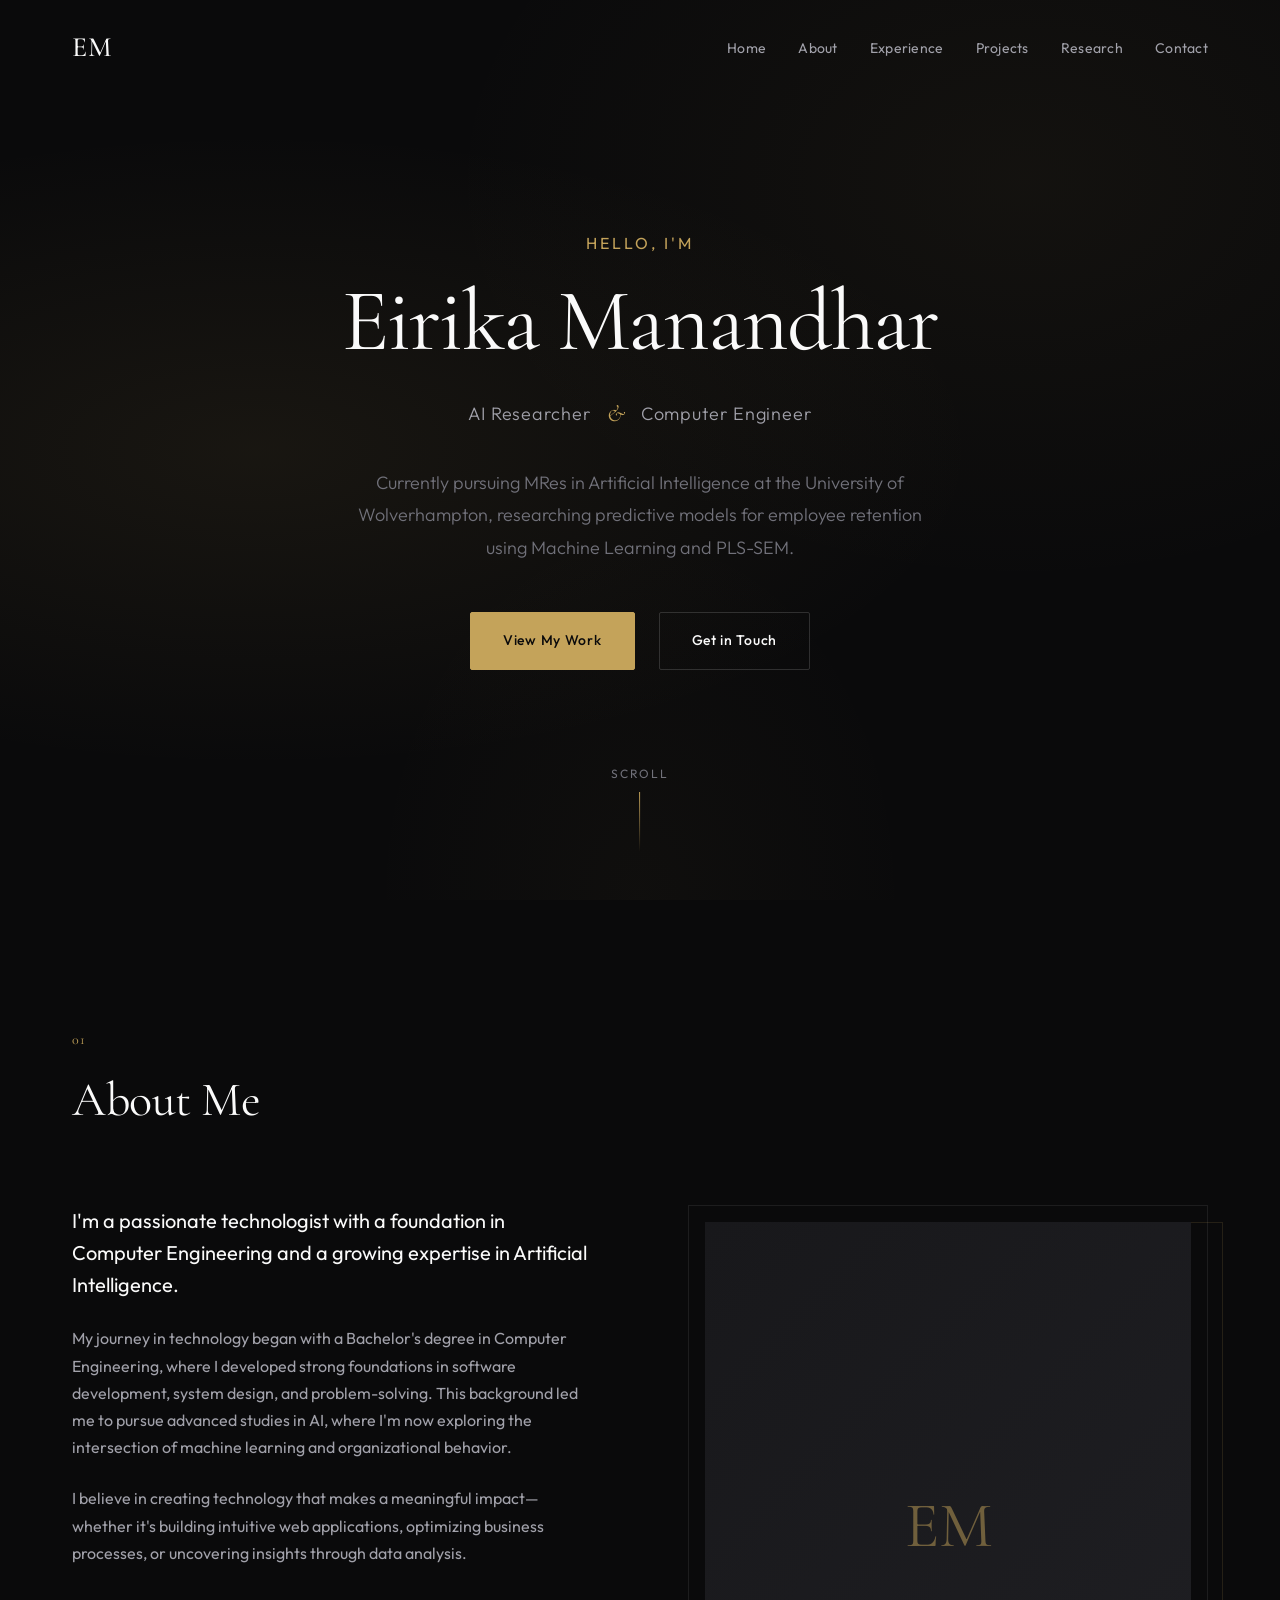
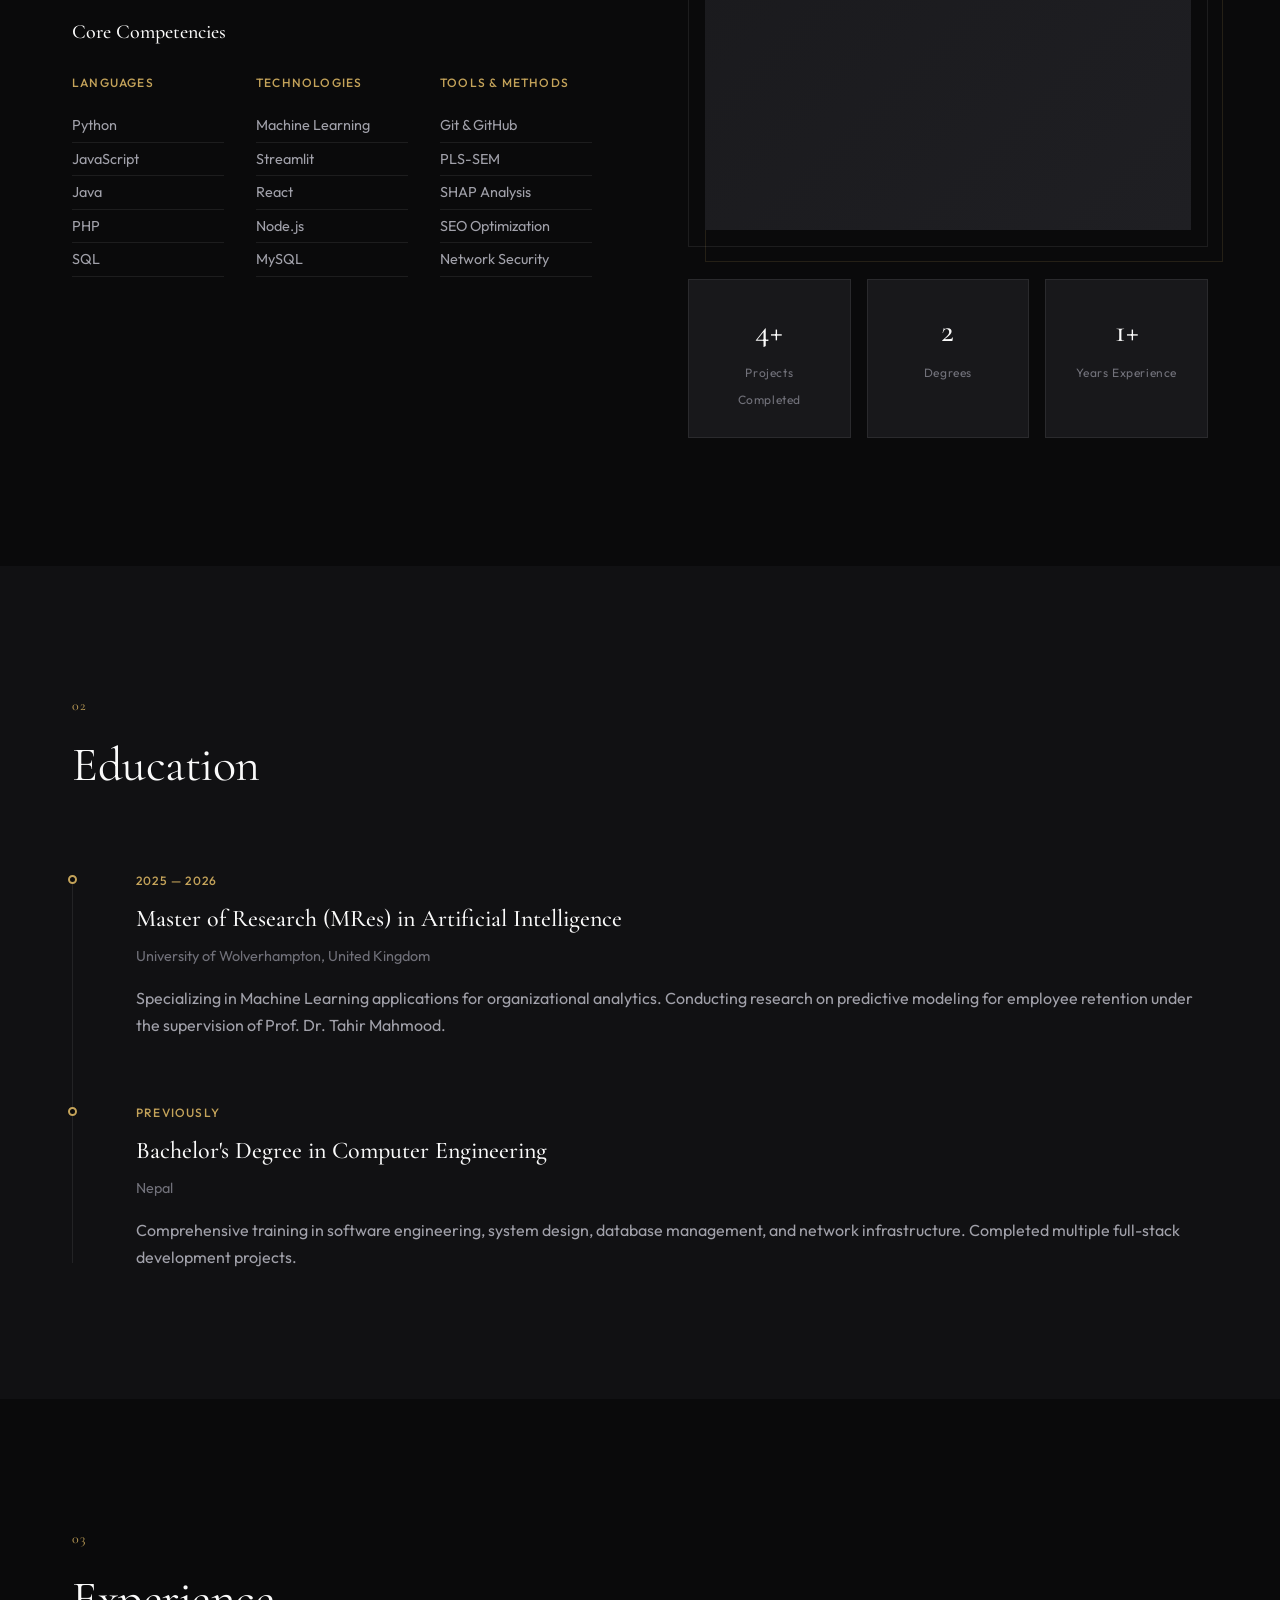
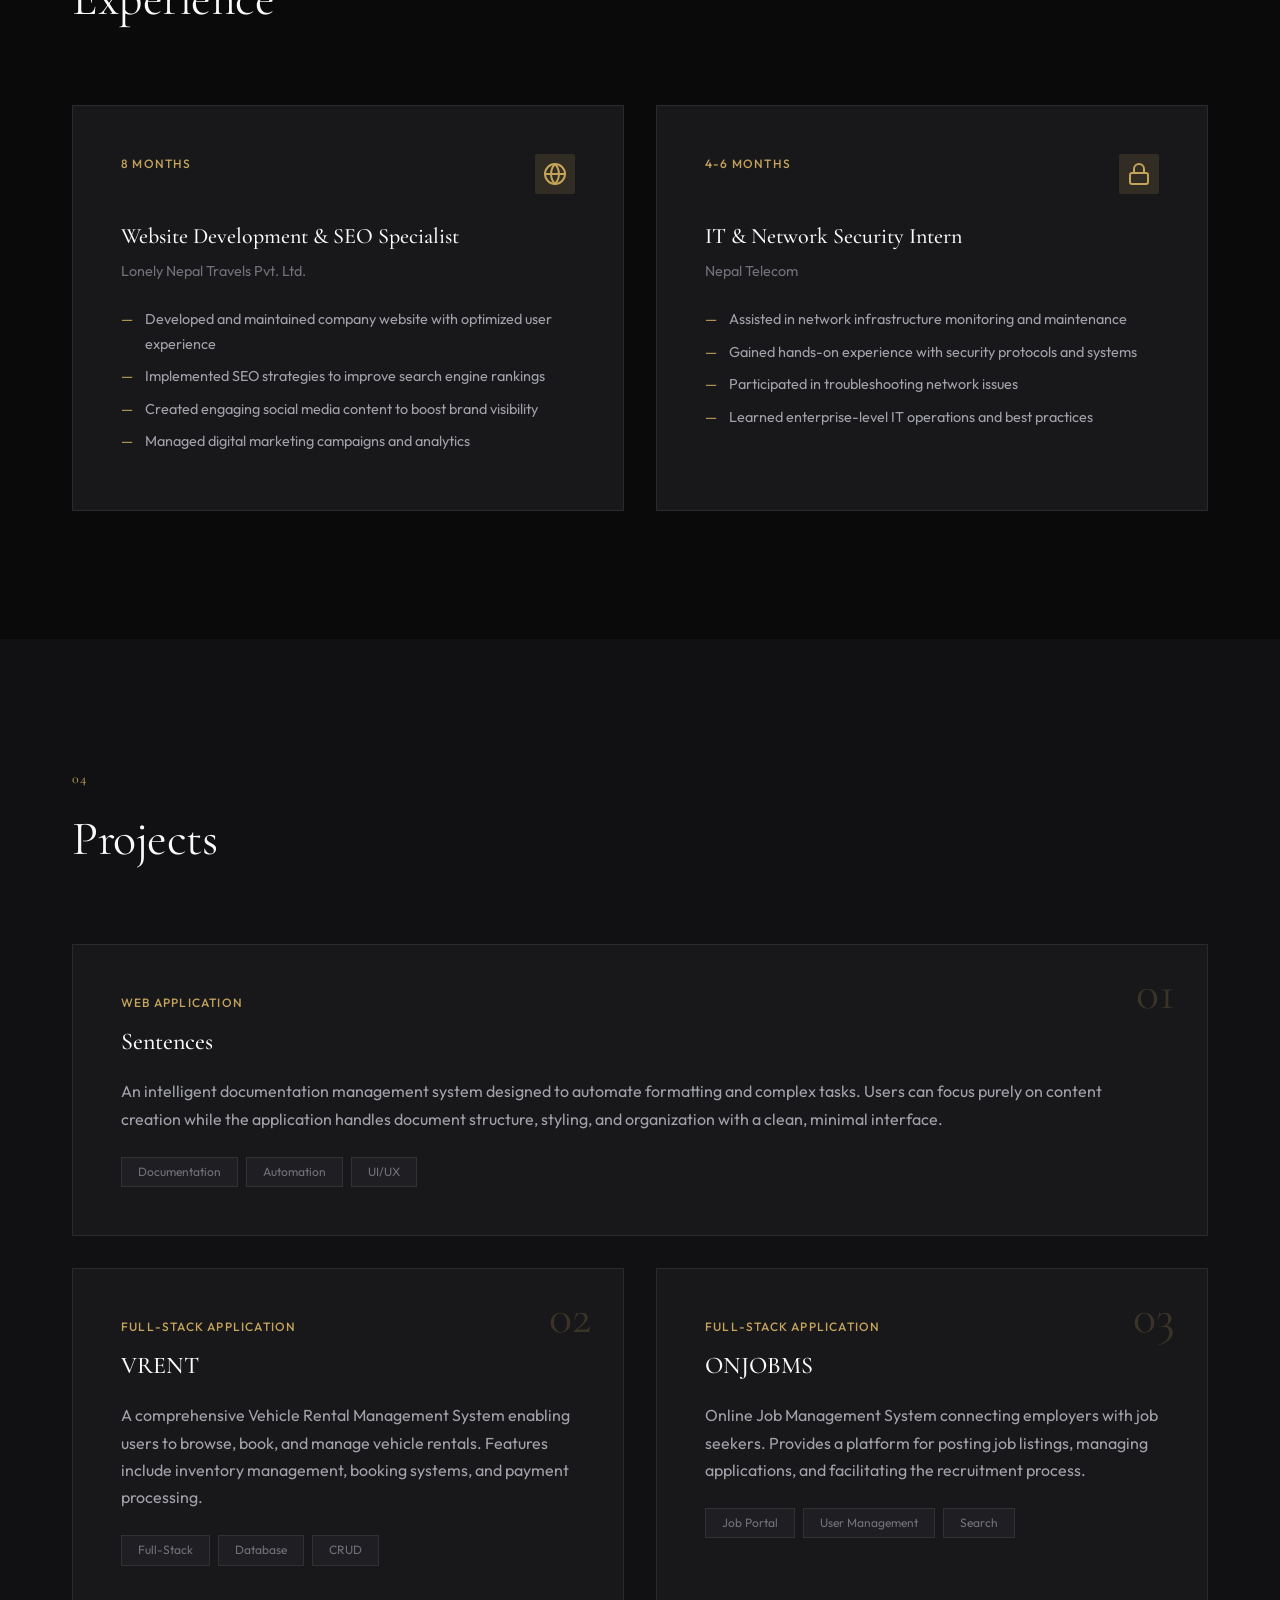
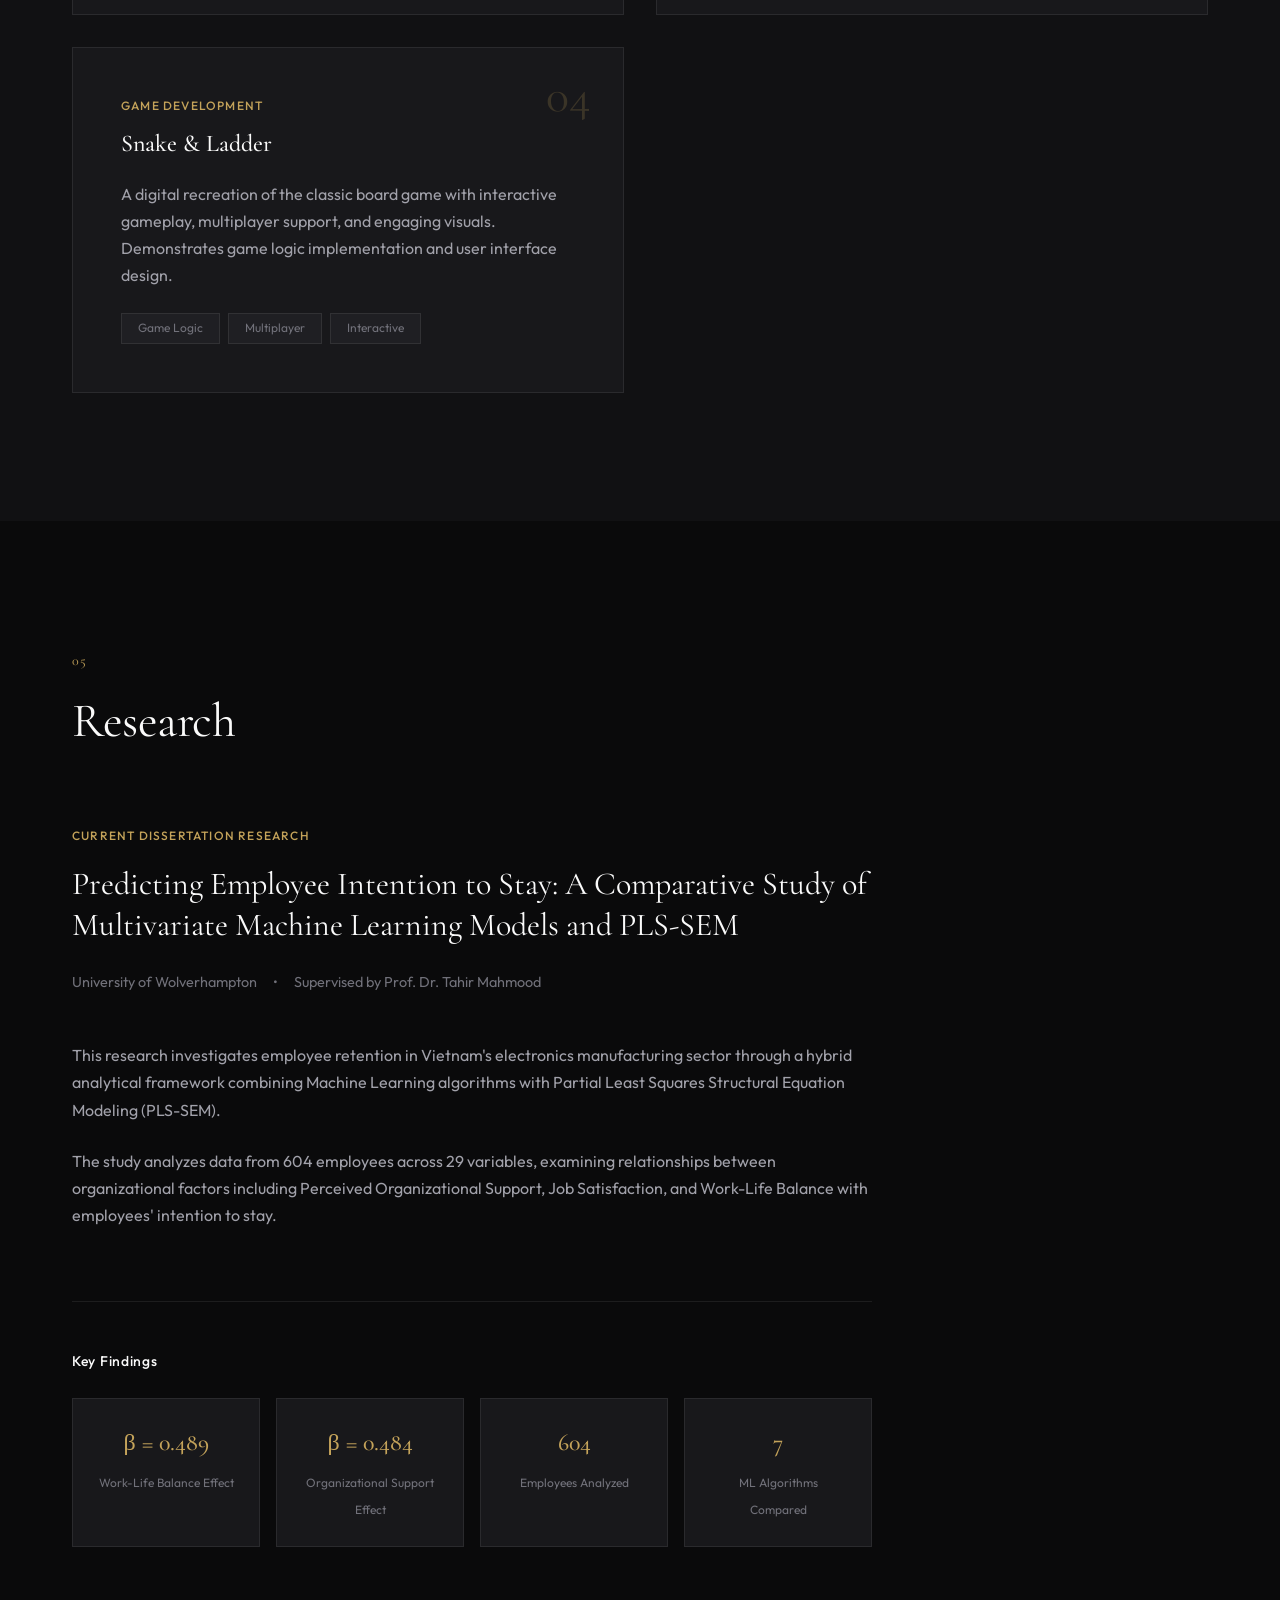
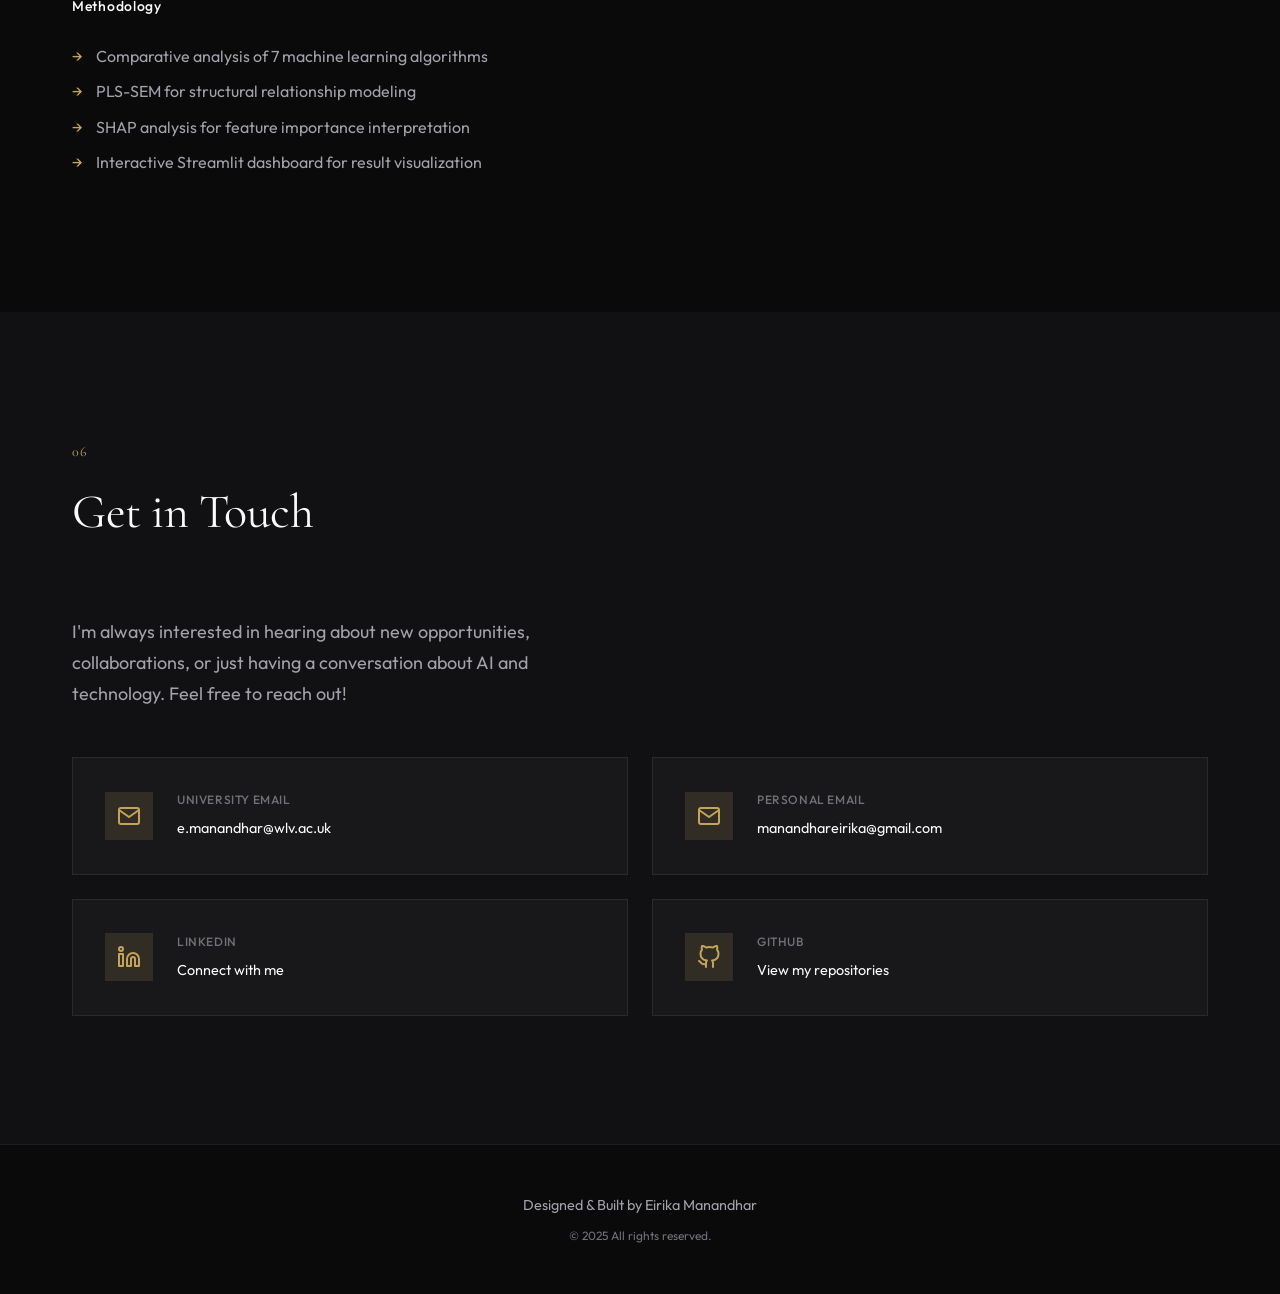
==== commit 70f76e9d: "Update portfolio website files" ====
--- a/index.html
+++ b/index.html
@@ -1,229 +1,461 @@
-<!DOCTYPE HTML>
-<!--
-	Massively by HTML5 UP
-	html5up.net | @ajlkn
-	Free for personal and commercial use under the CCA 3.0 license (html5up.net/license)
--->
-<html>
-	<head>
-		<title>Welcome to my Personal Site:</title>
-		<meta charset="utf-8" />
-		<meta name="viewport" content="width=device-width, initial-scale=1, user-scalable=no" />
-		<link rel="stylesheet" href="assets/css/main.css" />
-		<noscript><link rel="stylesheet" href="assets/css/noscript.css" /></noscript>
-	</head>
-	<body class="is-preload">
-
-		<!-- Wrapper -->
-			<div id="wrapper" class="fade-in">
-
-				<!-- Intro -->
-					<div id="intro">
-						<h1>Welcome!!!<br />
-						I' m Er. Eirika Manandhar </h1>
-						<p>A free, fully responsive HTML5 + CSS3 site template designed by <a href="https://twitter.com/ajlkn">@ajlkn</a> for <a href="https://html5up.net">HTML5 UP</a><br />
-						and released for free under the <a href="https://html5up.net/license">Creative Commons license</a>.</p>
-						<ul class="actions">
-							<li><a href="#header" class="button icon solid solo fa-arrow-down scrolly">Continue</a></li>
-						</ul>
-					</div>
-
-				<!-- Header -->
-					<header id="header">
-						<a href="index.html" class="logo">Massively</a>
-					</header>
-
-				<!-- Nav -->
-					<nav id="nav">
-						<ul class="links">
-							<li class="active"><a href="index.html">This is Massively</a></li>
-							<li><a href="generic.html">Generic Page</a></li>
-							<li><a href="elements.html">Elements Reference</a></li>
-						</ul>
-						<ul class="icons">
-							<li><a href="#" class="icon brands fa-twitter"><span class="label">Twitter</span></a></li>
-							<li><a href="#" class="icon brands fa-facebook-f"><span class="label">Facebook</span></a></li>
-							<li><a href="#" class="icon brands fa-instagram"><span class="label">Instagram</span></a></li>
-							<li><a href="#" class="icon brands fa-github"><span class="label">GitHub</span></a></li>
-						</ul>
-					</nav>
-
-				<!-- Main -->
-					<div id="main">
-
-						<!-- Featured Post -->
-							<article class="post featured">
-								<header class="major">
-									<span class="date">April 25, 2017</span>
-									<h2><a href="#">And this is a<br />
-									massive headline</a></h2>
-									<p>Aenean ornare velit lacus varius enim ullamcorper proin aliquam<br />
-									facilisis ante sed etiam magna interdum congue. Lorem ipsum dolor<br />
-									amet nullam sed etiam veroeros.</p>
-								</header>
-								<a href="#" class="image main"><img src="images/pic01.jpg" alt="" /></a>
-								<ul class="actions special">
-									<li><a href="#" class="button large">Full Story</a></li>
-								</ul>
-							</article>
-
-						<!-- Posts -->
-							<section class="posts">
-								<article>
-									<header>
-										<span class="date">April 24, 2017</span>
-										<h2><a href="#">Sed magna<br />
-										ipsum faucibus</a></h2>
-									</header>
-									<a href="#" class="image fit"><img src="images/pic02.jpg" alt="" /></a>
-									<p>Donec eget ex magna. Interdum et malesuada fames ac ante ipsum primis in faucibus. Pellentesque venenatis dolor imperdiet dolor mattis sagittis magna etiam.</p>
-									<ul class="actions special">
-										<li><a href="#" class="button">Full Story</a></li>
-									</ul>
-								</article>
-								<article>
-									<header>
-										<span class="date">April 22, 2017</span>
-										<h2><a href="#">Primis eget<br />
-										imperdiet lorem</a></h2>
-									</header>
-									<a href="#" class="image fit"><img src="images/pic03.jpg" alt="" /></a>
-									<p>Donec eget ex magna. Interdum et malesuada fames ac ante ipsum primis in faucibus. Pellentesque venenatis dolor imperdiet dolor mattis sagittis magna etiam.</p>
-									<ul class="actions special">
-										<li><a href="#" class="button">Full Story</a></li>
-									</ul>
-								</article>
-								<article>
-									<header>
-										<span class="date">April 18, 2017</span>
-										<h2><a href="#">Ante mattis<br />
-										interdum dolor</a></h2>
-									</header>
-									<a href="#" class="image fit"><img src="images/pic04.jpg" alt="" /></a>
-									<p>Donec eget ex magna. Interdum et malesuada fames ac ante ipsum primis in faucibus. Pellentesque venenatis dolor imperdiet dolor mattis sagittis magna etiam.</p>
-									<ul class="actions special">
-										<li><a href="#" class="button">Full Story</a></li>
-									</ul>
-								</article>
-								<article>
-									<header>
-										<span class="date">April 14, 2017</span>
-										<h2><a href="#">Tempus sed<br />
-										nulla imperdiet</a></h2>
-									</header>
-									<a href="#" class="image fit"><img src="images/pic05.jpg" alt="" /></a>
-									<p>Donec eget ex magna. Interdum et malesuada fames ac ante ipsum primis in faucibus. Pellentesque venenatis dolor imperdiet dolor mattis sagittis magna etiam.</p>
-									<ul class="actions special">
-										<li><a href="#" class="button">Full Story</a></li>
-									</ul>
-								</article>
-								<article>
-									<header>
-										<span class="date">April 11, 2017</span>
-										<h2><a href="#">Odio magna<br />
-										sed consectetur</a></h2>
-									</header>
-									<a href="#" class="image fit"><img src="images/pic06.jpg" alt="" /></a>
-									<p>Donec eget ex magna. Interdum et malesuada fames ac ante ipsum primis in faucibus. Pellentesque venenatis dolor imperdiet dolor mattis sagittis magna etiam.</p>
-									<ul class="actions special">
-										<li><a href="#" class="button">Full Story</a></li>
-									</ul>
-								</article>
-								<article>
-									<header>
-										<span class="date">April 7, 2017</span>
-										<h2><a href="#">Augue lorem<br />
-										primis vestibulum</a></h2>
-									</header>
-									<a href="#" class="image fit"><img src="images/pic07.jpg" alt="" /></a>
-									<p>Donec eget ex magna. Interdum et malesuada fames ac ante ipsum primis in faucibus. Pellentesque venenatis dolor imperdiet dolor mattis sagittis magna etiam.</p>
-									<ul class="actions special">
-										<li><a href="#" class="button">Full Story</a></li>
-									</ul>
-								</article>
-							</section>
-
-						<!-- Footer -->
-							<footer>
-								<div class="pagination">
-									<!--<a href="#" class="previous">Prev</a>-->
-									<a href="#" class="page active">1</a>
-									<a href="#" class="page">2</a>
-									<a href="#" class="page">3</a>
-									<span class="extra">&hellip;</span>
-									<a href="#" class="page">8</a>
-									<a href="#" class="page">9</a>
-									<a href="#" class="page">10</a>
-									<a href="#" class="next">Next</a>
-								</div>
-							</footer>
-
-					</div>
-
-				<!-- Footer -->
-					<footer id="footer">
-						<section>
-							<form method="post" action="#">
-								<div class="fields">
-									<div class="field">
-										<label for="name">Name</label>
-										<input type="text" name="name" id="name" />
-									</div>
-									<div class="field">
-										<label for="email">Email</label>
-										<input type="text" name="email" id="email" />
-									</div>
-									<div class="field">
-										<label for="message">Message</label>
-										<textarea name="message" id="message" rows="3"></textarea>
-									</div>
-								</div>
-								<ul class="actions">
-									<li><input type="submit" value="Send Message" /></li>
-								</ul>
-							</form>
-						</section>
-						<section class="split contact">
-							<section class="alt">
-								<h3>Address</h3>
-								<p>1234 Somewhere Road #87257<br />
-								Nashville, TN 00000-0000</p>
-							</section>
-							<section>
-								<h3>Phone</h3>
-								<p><a href="#">(000) 000-0000</a></p>
-							</section>
-							<section>
-								<h3>Email</h3>
-								<p><a href="#">info@untitled.tld</a></p>
-							</section>
-							<section>
-								<h3>Social</h3>
-								<ul class="icons alt">
-									<li><a href="#" class="icon brands alt fa-twitter"><span class="label">Twitter</span></a></li>
-									<li><a href="#" class="icon brands alt fa-facebook-f"><span class="label">Facebook</span></a></li>
-									<li><a href="#" class="icon brands alt fa-instagram"><span class="label">Instagram</span></a></li>
-									<li><a href="#" class="icon brands alt fa-github"><span class="label">GitHub</span></a></li>
-								</ul>
-							</section>
-						</section>
-					</footer>
-
-				<!-- Copyright -->
-					<div id="copyright">
-						<ul><li>&copy; Untitled</li><li>Design: <a href="https://html5up.net">HTML5 UP</a></li></ul>
-					</div>
-
-			</div>
-
-		<!-- Scripts -->
-			<script src="assets/js/jquery.min.js"></script>
-			<script src="assets/js/jquery.scrollex.min.js"></script>
-			<script src="assets/js/jquery.scrolly.min.js"></script>
-			<script src="assets/js/browser.min.js"></script>
-			<script src="assets/js/breakpoints.min.js"></script>
-			<script src="assets/js/util.js"></script>
-			<script src="assets/js/main.js"></script>
-
-	</body>
-</html>+<!DOCTYPE html>
+<html lang="en">
+<head>
+    <meta charset="UTF-8">
+    <meta name="viewport" content="width=device-width, initial-scale=1.0">
+    <title>Eirika Manandhar | AI Researcher & Computer Engineer</title>
+    <meta name="description" content="Portfolio of Eirika Manandhar - MRes AI Student at University of Wolverhampton, specializing in Machine Learning and Employee Retention Analytics">
+    <link rel="preconnect" href="https://fonts.googleapis.com">
+    <link rel="preconnect" href="https://fonts.gstatic.com" crossorigin>
+    <link href="https://fonts.googleapis.com/css2?family=Cormorant+Garamond:ital,wght@0,400;0,500;0,600;1,400&family=Outfit:wght@300;400;500;600&display=swap" rel="stylesheet">
+    <link rel="stylesheet" href="styles.css">
+</head>
+<body>
+    <!-- Navigation -->
+    <nav class="navbar" id="navbar">
+        <div class="nav-container">
+            <a href="#home" class="nav-logo">EM</a>
+            <button class="nav-toggle" id="nav-toggle" aria-label="Toggle navigation">
+                <span></span>
+                <span></span>
+                <span></span>
+            </button>
+            <ul class="nav-menu" id="nav-menu">
+                <li><a href="#home" class="nav-link">Home</a></li>
+                <li><a href="#about" class="nav-link">About</a></li>
+                <li><a href="#experience" class="nav-link">Experience</a></li>
+                <li><a href="#projects" class="nav-link">Projects</a></li>
+                <li><a href="#research" class="nav-link">Research</a></li>
+                <li><a href="#contact" class="nav-link">Contact</a></li>
+            </ul>
+        </div>
+    </nav>
+
+    <!-- Hero Section -->
+    <section id="home" class="hero">
+        <div class="hero-bg"></div>
+        <div class="hero-content">
+            <p class="hero-greeting">Hello, I'm</p>
+            <h1 class="hero-name">Eirika Manandhar</h1>
+            <div class="hero-title-wrapper">
+                <span class="hero-title">AI Researcher</span>
+                <span class="hero-divider">&</span>
+                <span class="hero-title">Computer Engineer</span>
+            </div>
+            <p class="hero-description">
+                Currently pursuing MRes in Artificial Intelligence at the University of Wolverhampton, 
+                researching predictive models for employee retention using Machine Learning and PLS-SEM.
+            </p>
+            <div class="hero-cta">
+                <a href="#projects" class="btn btn-primary">View My Work</a>
+                <a href="#contact" class="btn btn-secondary">Get in Touch</a>
+            </div>
+        </div>
+        <div class="scroll-indicator">
+            <span>Scroll</span>
+            <div class="scroll-line"></div>
+        </div>
+    </section>
+
+    <!-- About Section -->
+    <section id="about" class="about">
+        <div class="container">
+            <div class="section-header">
+                <span class="section-number">01</span>
+                <h2 class="section-title">About Me</h2>
+            </div>
+            <div class="about-content">
+                <div class="about-text">
+                    <p class="about-intro">
+                        I'm a passionate technologist with a foundation in Computer Engineering 
+                        and a growing expertise in Artificial Intelligence.
+                    </p>
+                    <p>
+                        My journey in technology began with a Bachelor's degree in Computer Engineering, 
+                        where I developed strong foundations in software development, system design, 
+                        and problem-solving. This background led me to pursue advanced studies in AI, 
+                        where I'm now exploring the intersection of machine learning and organizational behavior.
+                    </p>
+                    <p>
+                        I believe in creating technology that makes a meaningful impact—whether it's 
+                        building intuitive web applications, optimizing business processes, or uncovering 
+                        insights through data analysis.
+                    </p>
+                    <div class="about-skills">
+                        <h3>Core Competencies</h3>
+                        <div class="skills-grid">
+                            <div class="skill-category">
+                                <h4>Languages</h4>
+                                <ul>
+                                    <li>Python</li>
+                                    <li>JavaScript</li>
+                                    <li>Java</li>
+                                    <li>PHP</li>
+                                    <li>SQL</li>
+                                </ul>
+                            </div>
+                            <div class="skill-category">
+                                <h4>Technologies</h4>
+                                <ul>
+                                    <li>Machine Learning</li>
+                                    <li>Streamlit</li>
+                                    <li>React</li>
+                                    <li>Node.js</li>
+                                    <li>MySQL</li>
+                                </ul>
+                            </div>
+                            <div class="skill-category">
+                                <h4>Tools & Methods</h4>
+                                <ul>
+                                    <li>Git & GitHub</li>
+                                    <li>PLS-SEM</li>
+                                    <li>SHAP Analysis</li>
+                                    <li>SEO Optimization</li>
+                                    <li>Network Security</li>
+                                </ul>
+                            </div>
+                        </div>
+                    </div>
+                </div>
+                <div class="about-image">
+                    <div class="image-frame">
+                        <div class="image-placeholder">
+                            <span class="initials">EM</span>
+                        </div>
+                    </div>
+                    <div class="about-stats">
+                        <div class="stat">
+                            <span class="stat-number">4+</span>
+                            <span class="stat-label">Projects Completed</span>
+                        </div>
+                        <div class="stat">
+                            <span class="stat-number">2</span>
+                            <span class="stat-label">Degrees</span>
+                        </div>
+                        <div class="stat">
+                            <span class="stat-number">1+</span>
+                            <span class="stat-label">Years Experience</span>
+                        </div>
+                    </div>
+                </div>
+            </div>
+        </div>
+    </section>
+
+    <!-- Education Section -->
+    <section class="education">
+        <div class="container">
+            <div class="section-header">
+                <span class="section-number">02</span>
+                <h2 class="section-title">Education</h2>
+            </div>
+            <div class="timeline">
+                <div class="timeline-item">
+                    <div class="timeline-marker"></div>
+                    <div class="timeline-content">
+                        <span class="timeline-date">2025 — 2026</span>
+                        <h3>Master of Research (MRes) in Artificial Intelligence</h3>
+                        <p class="timeline-institution">University of Wolverhampton, United Kingdom</p>
+                        <p>Specializing in Machine Learning applications for organizational analytics. 
+                           Conducting research on predictive modeling for employee retention under the 
+                           supervision of Prof. Dr. Tahir Mahmood.</p>
+                    </div>
+                </div>
+                <div class="timeline-item">
+                    <div class="timeline-marker"></div>
+                    <div class="timeline-content">
+                        <span class="timeline-date">Previously</span>
+                        <h3>Bachelor's Degree in Computer Engineering</h3>
+                        <p class="timeline-institution">Nepal</p>
+                        <p>Comprehensive training in software engineering, system design, 
+                           database management, and network infrastructure. Completed multiple 
+                           full-stack development projects.</p>
+                    </div>
+                </div>
+            </div>
+        </div>
+    </section>
+
+    <!-- Experience Section -->
+    <section id="experience" class="experience">
+        <div class="container">
+            <div class="section-header">
+                <span class="section-number">03</span>
+                <h2 class="section-title">Experience</h2>
+            </div>
+            <div class="experience-grid">
+                <div class="experience-card">
+                    <div class="card-header">
+                        <span class="card-duration">8 Months</span>
+                        <div class="card-icon">
+                            <svg xmlns="http://www.w3.org/2000/svg" width="24" height="24" viewBox="0 0 24 24" fill="none" stroke="currentColor" stroke-width="2" stroke-linecap="round" stroke-linejoin="round">
+                                <circle cx="12" cy="12" r="10"></circle>
+                                <line x1="2" y1="12" x2="22" y2="12"></line>
+                                <path d="M12 2a15.3 15.3 0 0 1 4 10 15.3 15.3 0 0 1-4 10 15.3 15.3 0 0 1-4-10 15.3 15.3 0 0 1 4-10z"></path>
+                            </svg>
+                        </div>
+                    </div>
+                    <h3>Website Development & SEO Specialist</h3>
+                    <p class="card-company">Lonely Nepal Travels Pvt. Ltd.</p>
+                    <ul class="card-responsibilities">
+                        <li>Developed and maintained company website with optimized user experience</li>
+                        <li>Implemented SEO strategies to improve search engine rankings</li>
+                        <li>Created engaging social media content to boost brand visibility</li>
+                        <li>Managed digital marketing campaigns and analytics</li>
+                    </ul>
+                </div>
+                <div class="experience-card">
+                    <div class="card-header">
+                        <span class="card-duration">4-6 Months</span>
+                        <div class="card-icon">
+                            <svg xmlns="http://www.w3.org/2000/svg" width="24" height="24" viewBox="0 0 24 24" fill="none" stroke="currentColor" stroke-width="2" stroke-linecap="round" stroke-linejoin="round">
+                                <rect x="3" y="11" width="18" height="11" rx="2" ry="2"></rect>
+                                <path d="M7 11V7a5 5 0 0 1 10 0v4"></path>
+                            </svg>
+                        </div>
+                    </div>
+                    <h3>IT & Network Security Intern</h3>
+                    <p class="card-company">Nepal Telecom</p>
+                    <ul class="card-responsibilities">
+                        <li>Assisted in network infrastructure monitoring and maintenance</li>
+                        <li>Gained hands-on experience with security protocols and systems</li>
+                        <li>Participated in troubleshooting network issues</li>
+                        <li>Learned enterprise-level IT operations and best practices</li>
+                    </ul>
+                </div>
+            </div>
+        </div>
+    </section>
+
+    <!-- Projects Section -->
+    <section id="projects" class="projects">
+        <div class="container">
+            <div class="section-header">
+                <span class="section-number">04</span>
+                <h2 class="section-title">Projects</h2>
+            </div>
+            <div class="projects-grid">
+                <article class="project-card featured">
+                    <div class="project-number">01</div>
+                    <div class="project-content">
+                        <span class="project-category">Web Application</span>
+                        <h3>Sentences</h3>
+                        <p>
+                            An intelligent documentation management system designed to automate 
+                            formatting and complex tasks. Users can focus purely on content creation 
+                            while the application handles document structure, styling, and organization 
+                            with a clean, minimal interface.
+                        </p>
+                        <div class="project-tech">
+                            <span>Documentation</span>
+                            <span>Automation</span>
+                            <span>UI/UX</span>
+                        </div>
+                    </div>
+                </article>
+                <article class="project-card">
+                    <div class="project-number">02</div>
+                    <div class="project-content">
+                        <span class="project-category">Full-Stack Application</span>
+                        <h3>VRENT</h3>
+                        <p>
+                            A comprehensive Vehicle Rental Management System enabling users to 
+                            browse, book, and manage vehicle rentals. Features include inventory 
+                            management, booking systems, and payment processing.
+                        </p>
+                        <div class="project-tech">
+                            <span>Full-Stack</span>
+                            <span>Database</span>
+                            <span>CRUD</span>
+                        </div>
+                    </div>
+                </article>
+                <article class="project-card">
+                    <div class="project-number">03</div>
+                    <div class="project-content">
+                        <span class="project-category">Full-Stack Application</span>
+                        <h3>ONJOBMS</h3>
+                        <p>
+                            Online Job Management System connecting employers with job seekers. 
+                            Provides a platform for posting job listings, managing applications, 
+                            and facilitating the recruitment process.
+                        </p>
+                        <div class="project-tech">
+                            <span>Job Portal</span>
+                            <span>User Management</span>
+                            <span>Search</span>
+                        </div>
+                    </div>
+                </article>
+                <article class="project-card">
+                    <div class="project-number">04</div>
+                    <div class="project-content">
+                        <span class="project-category">Game Development</span>
+                        <h3>Snake & Ladder</h3>
+                        <p>
+                            A digital recreation of the classic board game with interactive 
+                            gameplay, multiplayer support, and engaging visuals. Demonstrates 
+                            game logic implementation and user interface design.
+                        </p>
+                        <div class="project-tech">
+                            <span>Game Logic</span>
+                            <span>Multiplayer</span>
+                            <span>Interactive</span>
+                        </div>
+                    </div>
+                </article>
+            </div>
+        </div>
+    </section>
+
+    <!-- Research Section -->
+    <section id="research" class="research">
+        <div class="container">
+            <div class="section-header">
+                <span class="section-number">05</span>
+                <h2 class="section-title">Research</h2>
+            </div>
+            <div class="research-content">
+                <div class="research-main">
+                    <span class="research-label">Current Dissertation Research</span>
+                    <h3>Predicting Employee Intention to Stay: A Comparative Study of Multivariate Machine Learning Models and PLS-SEM</h3>
+                    <div class="research-meta">
+                        <span>University of Wolverhampton</span>
+                        <span>•</span>
+                        <span>Supervised by Prof. Dr. Tahir Mahmood</span>
+                    </div>
+                    <div class="research-description">
+                        <p>
+                            This research investigates employee retention in Vietnam's electronics 
+                            manufacturing sector through a hybrid analytical framework combining 
+                            Machine Learning algorithms with Partial Least Squares Structural 
+                            Equation Modeling (PLS-SEM).
+                        </p>
+                        <p>
+                            The study analyzes data from 604 employees across 29 variables, 
+                            examining relationships between organizational factors including 
+                            Perceived Organizational Support, Job Satisfaction, and Work-Life Balance 
+                            with employees' intention to stay.
+                        </p>
+                    </div>
+                    <div class="research-highlights">
+                        <h4>Key Findings</h4>
+                        <div class="findings-grid">
+                            <div class="finding">
+                                <span class="finding-value">β = 0.489</span>
+                                <span class="finding-label">Work-Life Balance Effect</span>
+                            </div>
+                            <div class="finding">
+                                <span class="finding-value">β = 0.484</span>
+                                <span class="finding-label">Organizational Support Effect</span>
+                            </div>
+                            <div class="finding">
+                                <span class="finding-value">604</span>
+                                <span class="finding-label">Employees Analyzed</span>
+                            </div>
+                            <div class="finding">
+                                <span class="finding-value">7</span>
+                                <span class="finding-label">ML Algorithms Compared</span>
+                            </div>
+                        </div>
+                    </div>
+                    <div class="research-methods">
+                        <h4>Methodology</h4>
+                        <ul>
+                            <li>Comparative analysis of 7 machine learning algorithms</li>
+                            <li>PLS-SEM for structural relationship modeling</li>
+                            <li>SHAP analysis for feature importance interpretation</li>
+                            <li>Interactive Streamlit dashboard for result visualization</li>
+                        </ul>
+                    </div>
+                </div>
+            </div>
+        </div>
+    </section>
+
+    <!-- Contact Section -->
+    <section id="contact" class="contact">
+        <div class="container">
+            <div class="section-header">
+                <span class="section-number">06</span>
+                <h2 class="section-title">Get in Touch</h2>
+            </div>
+            <div class="contact-content">
+                <div class="contact-intro">
+                    <p>
+                        I'm always interested in hearing about new opportunities, 
+                        collaborations, or just having a conversation about AI and technology. 
+                        Feel free to reach out!
+                    </p>
+                </div>
+                <div class="contact-methods">
+                    <a href="mailto:e.manandhar@wlv.ac.uk" class="contact-card">
+                        <div class="contact-icon">
+                            <svg xmlns="http://www.w3.org/2000/svg" width="24" height="24" viewBox="0 0 24 24" fill="none" stroke="currentColor" stroke-width="2" stroke-linecap="round" stroke-linejoin="round">
+                                <path d="M4 4h16c1.1 0 2 .9 2 2v12c0 1.1-.9 2-2 2H4c-1.1 0-2-.9-2-2V6c0-1.1.9-2 2-2z"></path>
+                                <polyline points="22,6 12,13 2,6"></polyline>
+                            </svg>
+                        </div>
+                        <div class="contact-info">
+                            <span class="contact-label">University Email</span>
+                            <span class="contact-value">e.manandhar@wlv.ac.uk</span>
+                        </div>
+                    </a>
+                    <a href="mailto:manandhareirika@gmail.com" class="contact-card">
+                        <div class="contact-icon">
+                            <svg xmlns="http://www.w3.org/2000/svg" width="24" height="24" viewBox="0 0 24 24" fill="none" stroke="currentColor" stroke-width="2" stroke-linecap="round" stroke-linejoin="round">
+                                <path d="M4 4h16c1.1 0 2 .9 2 2v12c0 1.1-.9 2-2 2H4c-1.1 0-2-.9-2-2V6c0-1.1.9-2 2-2z"></path>
+                                <polyline points="22,6 12,13 2,6"></polyline>
+                            </svg>
+                        </div>
+                        <div class="contact-info">
+                            <span class="contact-label">Personal Email</span>
+                            <span class="contact-value">manandhareirika@gmail.com</span>
+                        </div>
+                    </a>
+                    <a href="https://www.linkedin.com/in/eirika-manandhar-683211276" target="_blank" rel="noopener noreferrer" class="contact-card">
+                        <div class="contact-icon">
+                            <svg xmlns="http://www.w3.org/2000/svg" width="24" height="24" viewBox="0 0 24 24" fill="none" stroke="currentColor" stroke-width="2" stroke-linecap="round" stroke-linejoin="round">
+                                <path d="M16 8a6 6 0 0 1 6 6v7h-4v-7a2 2 0 0 0-2-2 2 2 0 0 0-2 2v7h-4v-7a6 6 0 0 1 6-6z"></path>
+                                <rect x="2" y="9" width="4" height="12"></rect>
+                                <circle cx="4" cy="4" r="2"></circle>
+                            </svg>
+                        </div>
+                        <div class="contact-info">
+                            <span class="contact-label">LinkedIn</span>
+                            <span class="contact-value">Connect with me</span>
+                        </div>
+                    </a>
+                    <a href="https://github.com/EirikaMK" target="_blank" rel="noopener noreferrer" class="contact-card">
+                        <div class="contact-icon">
+                            <svg xmlns="http://www.w3.org/2000/svg" width="24" height="24" viewBox="0 0 24 24" fill="none" stroke="currentColor" stroke-width="2" stroke-linecap="round" stroke-linejoin="round">
+                                <path d="M9 19c-5 1.5-5-2.5-7-3m14 6v-3.87a3.37 3.37 0 0 0-.94-2.61c3.14-.35 6.44-1.54 6.44-7A5.44 5.44 0 0 0 20 4.77 5.07 5.07 0 0 0 19.91 1S18.73.65 16 2.48a13.38 13.38 0 0 0-7 0C6.27.65 5.09 1 5.09 1A5.07 5.07 0 0 0 5 4.77a5.44 5.44 0 0 0-1.5 3.78c0 5.42 3.3 6.61 6.44 7A3.37 3.37 0 0 0 9 18.13V22"></path>
+                            </svg>
+                        </div>
+                        <div class="contact-info">
+                            <span class="contact-label">GitHub</span>
+                            <span class="contact-value">View my repositories</span>
+                        </div>
+                    </a>
+                </div>
+            </div>
+        </div>
+    </section>
+
+    <!-- Footer -->
+    <footer class="footer">
+        <div class="container">
+            <div class="footer-content">
+                <p class="footer-text">
+                    Designed & Built by Eirika Manandhar
+                </p>
+                <p class="footer-copyright">
+                    © 2025 All rights reserved.
+                </p>
+            </div>
+        </div>
+    </footer>
+
+    <script src="script.js"></script>
+</body>
+</html>
--- a/styles.css
+++ b/styles.css
@@ -0,0 +1,1182 @@
+/* ===================================
+   CSS Variables & Base Styles
+   =================================== */
+
+:root {
+    /* Colors - Sophisticated Dark Palette */
+    --color-bg: #0a0a0b;
+    --color-bg-elevated: #111113;
+    --color-bg-card: #18181b;
+    --color-surface: #1f1f23;
+    
+    --color-text-primary: #fafafa;
+    --color-text-secondary: #a1a1aa;
+    --color-text-muted: #71717a;
+    
+    --color-accent: #c4a35a;
+    --color-accent-light: #d4b76a;
+    --color-accent-muted: rgba(196, 163, 90, 0.15);
+    
+    --color-border: rgba(255, 255, 255, 0.08);
+    --color-border-hover: rgba(255, 255, 255, 0.15);
+    
+    /* Typography */
+    --font-display: 'Cormorant Garamond', Georgia, serif;
+    --font-body: 'Outfit', -apple-system, BlinkMacSystemFont, sans-serif;
+    
+    /* Spacing */
+    --space-xs: 0.25rem;
+    --space-sm: 0.5rem;
+    --space-md: 1rem;
+    --space-lg: 1.5rem;
+    --space-xl: 2rem;
+    --space-2xl: 3rem;
+    --space-3xl: 4rem;
+    --space-4xl: 6rem;
+    --space-5xl: 8rem;
+    
+    /* Transitions */
+    --transition-fast: 150ms ease;
+    --transition-base: 300ms ease;
+    --transition-slow: 500ms ease;
+    
+    /* Layout */
+    --container-max: 1200px;
+    --container-narrow: 800px;
+}
+
+/* Reset & Base */
+*, *::before, *::after {
+    margin: 0;
+    padding: 0;
+    box-sizing: border-box;
+}
+
+html {
+    font-size: 16px;
+    scroll-behavior: smooth;
+    scroll-padding-top: 80px;
+}
+
+body {
+    font-family: var(--font-body);
+    font-weight: 400;
+    line-height: 1.7;
+    color: var(--color-text-secondary);
+    background-color: var(--color-bg);
+    -webkit-font-smoothing: antialiased;
+    -moz-osx-font-smoothing: grayscale;
+    overflow-x: hidden;
+}
+
+::selection {
+    background: var(--color-accent);
+    color: var(--color-bg);
+}
+
+img {
+    max-width: 100%;
+    height: auto;
+    display: block;
+}
+
+a {
+    text-decoration: none;
+    color: inherit;
+    transition: color var(--transition-fast);
+}
+
+ul {
+    list-style: none;
+}
+
+/* Container */
+.container {
+    width: 100%;
+    max-width: var(--container-max);
+    margin: 0 auto;
+    padding: 0 var(--space-xl);
+}
+
+/* ===================================
+   Navigation
+   =================================== */
+
+.navbar {
+    position: fixed;
+    top: 0;
+    left: 0;
+    right: 0;
+    z-index: 1000;
+    padding: var(--space-lg) 0;
+    transition: all var(--transition-base);
+    background: transparent;
+}
+
+.navbar.scrolled {
+    background: rgba(10, 10, 11, 0.95);
+    backdrop-filter: blur(20px);
+    -webkit-backdrop-filter: blur(20px);
+    border-bottom: 1px solid var(--color-border);
+    padding: var(--space-md) 0;
+}
+
+.nav-container {
+    max-width: var(--container-max);
+    margin: 0 auto;
+    padding: 0 var(--space-xl);
+    display: flex;
+    justify-content: space-between;
+    align-items: center;
+}
+
+.nav-logo {
+    font-family: var(--font-display);
+    font-size: 1.75rem;
+    font-weight: 500;
+    color: var(--color-text-primary);
+    letter-spacing: 0.05em;
+    transition: color var(--transition-fast);
+}
+
+.nav-logo:hover {
+    color: var(--color-accent);
+}
+
+.nav-menu {
+    display: flex;
+    gap: var(--space-xl);
+}
+
+.nav-link {
+    font-size: 0.875rem;
+    font-weight: 400;
+    color: var(--color-text-secondary);
+    letter-spacing: 0.02em;
+    position: relative;
+    padding: var(--space-xs) 0;
+}
+
+.nav-link::after {
+    content: '';
+    position: absolute;
+    bottom: 0;
+    left: 0;
+    width: 0;
+    height: 1px;
+    background: var(--color-accent);
+    transition: width var(--transition-base);
+}
+
+.nav-link:hover {
+    color: var(--color-text-primary);
+}
+
+.nav-link:hover::after {
+    width: 100%;
+}
+
+/* Mobile Navigation Toggle */
+.nav-toggle {
+    display: none;
+    flex-direction: column;
+    gap: 5px;
+    background: none;
+    border: none;
+    cursor: pointer;
+    padding: var(--space-sm);
+}
+
+.nav-toggle span {
+    width: 24px;
+    height: 2px;
+    background: var(--color-text-primary);
+    transition: all var(--transition-fast);
+}
+
+/* ===================================
+   Hero Section
+   =================================== */
+
+.hero {
+    min-height: 100vh;
+    display: flex;
+    align-items: center;
+    justify-content: center;
+    position: relative;
+    padding: var(--space-5xl) var(--space-xl);
+    overflow: hidden;
+}
+
+.hero-bg {
+    position: absolute;
+    inset: 0;
+    background: 
+        radial-gradient(ellipse at 20% 50%, rgba(196, 163, 90, 0.08) 0%, transparent 50%),
+        radial-gradient(ellipse at 80% 20%, rgba(196, 163, 90, 0.05) 0%, transparent 40%),
+        radial-gradient(ellipse at 50% 100%, rgba(196, 163, 90, 0.03) 0%, transparent 30%);
+    pointer-events: none;
+}
+
+.hero-content {
+    max-width: var(--container-narrow);
+    text-align: center;
+    position: relative;
+    z-index: 1;
+}
+
+.hero-greeting {
+    font-size: 1rem;
+    font-weight: 400;
+    color: var(--color-accent);
+    letter-spacing: 0.2em;
+    text-transform: uppercase;
+    margin-bottom: var(--space-md);
+    opacity: 0;
+    animation: fadeInUp 0.8s ease forwards;
+    animation-delay: 0.2s;
+}
+
+.hero-name {
+    font-family: var(--font-display);
+    font-size: clamp(3rem, 8vw, 5.5rem);
+    font-weight: 400;
+    color: var(--color-text-primary);
+    line-height: 1.1;
+    margin-bottom: var(--space-lg);
+    letter-spacing: -0.02em;
+    opacity: 0;
+    animation: fadeInUp 0.8s ease forwards;
+    animation-delay: 0.4s;
+}
+
+.hero-title-wrapper {
+    display: flex;
+    align-items: center;
+    justify-content: center;
+    gap: var(--space-md);
+    margin-bottom: var(--space-xl);
+    flex-wrap: wrap;
+    opacity: 0;
+    animation: fadeInUp 0.8s ease forwards;
+    animation-delay: 0.6s;
+}
+
+.hero-title {
+    font-size: 1.125rem;
+    font-weight: 300;
+    color: var(--color-text-secondary);
+    letter-spacing: 0.05em;
+}
+
+.hero-divider {
+    font-family: var(--font-display);
+    font-size: 1.5rem;
+    color: var(--color-accent);
+    font-style: italic;
+}
+
+.hero-description {
+    font-size: 1.125rem;
+    font-weight: 300;
+    color: var(--color-text-muted);
+    max-width: 600px;
+    margin: 0 auto var(--space-2xl);
+    line-height: 1.8;
+    opacity: 0;
+    animation: fadeInUp 0.8s ease forwards;
+    animation-delay: 0.8s;
+}
+
+.hero-cta {
+    display: flex;
+    gap: var(--space-lg);
+    justify-content: center;
+    flex-wrap: wrap;
+    opacity: 0;
+    animation: fadeInUp 0.8s ease forwards;
+    animation-delay: 1s;
+}
+
+/* Buttons */
+.btn {
+    display: inline-flex;
+    align-items: center;
+    justify-content: center;
+    padding: var(--space-md) var(--space-xl);
+    font-family: var(--font-body);
+    font-size: 0.875rem;
+    font-weight: 500;
+    letter-spacing: 0.05em;
+    border-radius: 2px;
+    transition: all var(--transition-base);
+    cursor: pointer;
+}
+
+.btn-primary {
+    background: var(--color-accent);
+    color: var(--color-bg);
+    border: 1px solid var(--color-accent);
+}
+
+.btn-primary:hover {
+    background: var(--color-accent-light);
+    border-color: var(--color-accent-light);
+    transform: translateY(-2px);
+}
+
+.btn-secondary {
+    background: transparent;
+    color: var(--color-text-primary);
+    border: 1px solid var(--color-border-hover);
+}
+
+.btn-secondary:hover {
+    border-color: var(--color-accent);
+    color: var(--color-accent);
+}
+
+/* Scroll Indicator */
+.scroll-indicator {
+    position: absolute;
+    bottom: var(--space-2xl);
+    left: 50%;
+    transform: translateX(-50%);
+    display: flex;
+    flex-direction: column;
+    align-items: center;
+    gap: var(--space-sm);
+    opacity: 0;
+    animation: fadeIn 0.8s ease forwards;
+    animation-delay: 1.2s;
+}
+
+.scroll-indicator span {
+    font-size: 0.75rem;
+    font-weight: 400;
+    letter-spacing: 0.15em;
+    text-transform: uppercase;
+    color: var(--color-text-muted);
+}
+
+.scroll-line {
+    width: 1px;
+    height: 60px;
+    background: linear-gradient(to bottom, var(--color-accent), transparent);
+    animation: scrollPulse 2s ease-in-out infinite;
+}
+
+/* ===================================
+   Section Styles
+   =================================== */
+
+section {
+    padding: var(--space-5xl) 0;
+}
+
+.section-header {
+    margin-bottom: var(--space-3xl);
+}
+
+.section-number {
+    font-family: var(--font-display);
+    font-size: 0.875rem;
+    color: var(--color-accent);
+    letter-spacing: 0.1em;
+    display: block;
+    margin-bottom: var(--space-sm);
+}
+
+.section-title {
+    font-family: var(--font-display);
+    font-size: clamp(2rem, 5vw, 3rem);
+    font-weight: 400;
+    color: var(--color-text-primary);
+    letter-spacing: -0.01em;
+}
+
+/* ===================================
+   About Section
+   =================================== */
+
+.about-content {
+    display: grid;
+    grid-template-columns: 1fr 1fr;
+    gap: var(--space-4xl);
+    align-items: start;
+}
+
+.about-intro {
+    font-size: 1.25rem;
+    font-weight: 400;
+    color: var(--color-text-primary);
+    margin-bottom: var(--space-lg);
+    line-height: 1.6;
+}
+
+.about-text p {
+    margin-bottom: var(--space-lg);
+}
+
+.about-skills {
+    margin-top: var(--space-2xl);
+}
+
+.about-skills h3 {
+    font-family: var(--font-display);
+    font-size: 1.25rem;
+    font-weight: 500;
+    color: var(--color-text-primary);
+    margin-bottom: var(--space-lg);
+}
+
+.skills-grid {
+    display: grid;
+    grid-template-columns: repeat(3, 1fr);
+    gap: var(--space-xl);
+}
+
+.skill-category h4 {
+    font-size: 0.75rem;
+    font-weight: 500;
+    color: var(--color-accent);
+    letter-spacing: 0.1em;
+    text-transform: uppercase;
+    margin-bottom: var(--space-md);
+}
+
+.skill-category ul li {
+    font-size: 0.9rem;
+    color: var(--color-text-secondary);
+    padding: var(--space-xs) 0;
+    border-bottom: 1px solid var(--color-border);
+}
+
+.about-image {
+    position: sticky;
+    top: 120px;
+}
+
+.image-frame {
+    position: relative;
+    padding: var(--space-md);
+    border: 1px solid var(--color-border);
+}
+
+.image-frame::before {
+    content: '';
+    position: absolute;
+    top: var(--space-md);
+    left: var(--space-md);
+    right: calc(var(--space-md) * -1);
+    bottom: calc(var(--space-md) * -1);
+    border: 1px solid var(--color-accent-muted);
+    z-index: -1;
+}
+
+.image-placeholder {
+    aspect-ratio: 4/5;
+    background: linear-gradient(135deg, var(--color-bg-card) 0%, var(--color-surface) 100%);
+    display: flex;
+    align-items: center;
+    justify-content: center;
+}
+
+.initials {
+    font-family: var(--font-display);
+    font-size: 4rem;
+    font-weight: 400;
+    color: var(--color-accent);
+    opacity: 0.5;
+}
+
+.about-stats {
+    display: grid;
+    grid-template-columns: repeat(3, 1fr);
+    gap: var(--space-md);
+    margin-top: var(--space-xl);
+}
+
+.stat {
+    text-align: center;
+    padding: var(--space-lg);
+    background: var(--color-bg-card);
+    border: 1px solid var(--color-border);
+}
+
+.stat-number {
+    font-family: var(--font-display);
+    font-size: 2rem;
+    font-weight: 500;
+    color: var(--color-text-primary);
+    display: block;
+}
+
+.stat-label {
+    font-size: 0.75rem;
+    color: var(--color-text-muted);
+    letter-spacing: 0.05em;
+}
+
+/* ===================================
+   Education Section
+   =================================== */
+
+.education {
+    background: var(--color-bg-elevated);
+}
+
+.timeline {
+    position: relative;
+    padding-left: var(--space-3xl);
+}
+
+.timeline::before {
+    content: '';
+    position: absolute;
+    left: 0;
+    top: var(--space-sm);
+    bottom: var(--space-sm);
+    width: 1px;
+    background: var(--color-border);
+}
+
+.timeline-item {
+    position: relative;
+    padding-bottom: var(--space-3xl);
+}
+
+.timeline-item:last-child {
+    padding-bottom: 0;
+}
+
+.timeline-marker {
+    position: absolute;
+    left: calc(var(--space-3xl) * -1);
+    top: var(--space-xs);
+    width: 9px;
+    height: 9px;
+    background: var(--color-bg);
+    border: 2px solid var(--color-accent);
+    border-radius: 50%;
+    transform: translateX(-4px);
+}
+
+.timeline-date {
+    font-size: 0.75rem;
+    font-weight: 500;
+    color: var(--color-accent);
+    letter-spacing: 0.1em;
+    text-transform: uppercase;
+    display: block;
+    margin-bottom: var(--space-sm);
+}
+
+.timeline-content h3 {
+    font-family: var(--font-display);
+    font-size: 1.5rem;
+    font-weight: 500;
+    color: var(--color-text-primary);
+    margin-bottom: var(--space-xs);
+}
+
+.timeline-institution {
+    font-size: 0.9rem;
+    color: var(--color-text-muted);
+    margin-bottom: var(--space-md);
+}
+
+.timeline-content p:last-child {
+    color: var(--color-text-secondary);
+}
+
+/* ===================================
+   Experience Section
+   =================================== */
+
+.experience-grid {
+    display: grid;
+    grid-template-columns: repeat(2, 1fr);
+    gap: var(--space-xl);
+}
+
+.experience-card {
+    background: var(--color-bg-card);
+    border: 1px solid var(--color-border);
+    padding: var(--space-2xl);
+    transition: all var(--transition-base);
+}
+
+.experience-card:hover {
+    border-color: var(--color-accent-muted);
+    transform: translateY(-4px);
+}
+
+.card-header {
+    display: flex;
+    justify-content: space-between;
+    align-items: flex-start;
+    margin-bottom: var(--space-lg);
+}
+
+.card-duration {
+    font-size: 0.75rem;
+    font-weight: 500;
+    color: var(--color-accent);
+    letter-spacing: 0.1em;
+    text-transform: uppercase;
+}
+
+.card-icon {
+    width: 40px;
+    height: 40px;
+    display: flex;
+    align-items: center;
+    justify-content: center;
+    background: var(--color-accent-muted);
+    color: var(--color-accent);
+    border-radius: 2px;
+}
+
+.experience-card h3 {
+    font-family: var(--font-display);
+    font-size: 1.375rem;
+    font-weight: 500;
+    color: var(--color-text-primary);
+    margin-bottom: var(--space-xs);
+}
+
+.card-company {
+    font-size: 0.9rem;
+    color: var(--color-text-muted);
+    margin-bottom: var(--space-lg);
+}
+
+.card-responsibilities {
+    list-style: none;
+}
+
+.card-responsibilities li {
+    position: relative;
+    padding-left: var(--space-lg);
+    margin-bottom: var(--space-sm);
+    font-size: 0.9rem;
+    color: var(--color-text-secondary);
+}
+
+.card-responsibilities li::before {
+    content: '—';
+    position: absolute;
+    left: 0;
+    color: var(--color-accent);
+}
+
+/* ===================================
+   Projects Section
+   =================================== */
+
+.projects {
+    background: var(--color-bg-elevated);
+}
+
+.projects-grid {
+    display: grid;
+    grid-template-columns: repeat(2, 1fr);
+    gap: var(--space-xl);
+}
+
+.project-card {
+    background: var(--color-bg-card);
+    border: 1px solid var(--color-border);
+    padding: var(--space-2xl);
+    position: relative;
+    overflow: hidden;
+    transition: all var(--transition-base);
+}
+
+.project-card::before {
+    content: '';
+    position: absolute;
+    top: 0;
+    left: 0;
+    width: 100%;
+    height: 3px;
+    background: linear-gradient(90deg, var(--color-accent), transparent);
+    opacity: 0;
+    transition: opacity var(--transition-base);
+}
+
+.project-card:hover {
+    border-color: var(--color-accent-muted);
+    transform: translateY(-4px);
+}
+
+.project-card:hover::before {
+    opacity: 1;
+}
+
+.project-card.featured {
+    grid-column: span 2;
+}
+
+.project-number {
+    font-family: var(--font-display);
+    font-size: 3rem;
+    font-weight: 400;
+    color: var(--color-accent);
+    opacity: 0.2;
+    position: absolute;
+    top: var(--space-lg);
+    right: var(--space-xl);
+    line-height: 1;
+}
+
+.project-category {
+    font-size: 0.75rem;
+    font-weight: 500;
+    color: var(--color-accent);
+    letter-spacing: 0.1em;
+    text-transform: uppercase;
+    display: block;
+    margin-bottom: var(--space-sm);
+}
+
+.project-content h3 {
+    font-family: var(--font-display);
+    font-size: 1.5rem;
+    font-weight: 500;
+    color: var(--color-text-primary);
+    margin-bottom: var(--space-md);
+}
+
+.project-content p {
+    color: var(--color-text-secondary);
+    margin-bottom: var(--space-lg);
+}
+
+.project-tech {
+    display: flex;
+    flex-wrap: wrap;
+    gap: var(--space-sm);
+}
+
+.project-tech span {
+    font-size: 0.75rem;
+    color: var(--color-text-muted);
+    padding: var(--space-xs) var(--space-md);
+    background: var(--color-surface);
+    border: 1px solid var(--color-border);
+}
+
+/* ===================================
+   Research Section
+   =================================== */
+
+.research-content {
+    max-width: var(--container-narrow);
+}
+
+.research-label {
+    font-size: 0.75rem;
+    font-weight: 500;
+    color: var(--color-accent);
+    letter-spacing: 0.1em;
+    text-transform: uppercase;
+    display: block;
+    margin-bottom: var(--space-md);
+}
+
+.research-main h3 {
+    font-family: var(--font-display);
+    font-size: clamp(1.5rem, 3vw, 2rem);
+    font-weight: 400;
+    color: var(--color-text-primary);
+    line-height: 1.3;
+    margin-bottom: var(--space-lg);
+}
+
+.research-meta {
+    display: flex;
+    gap: var(--space-md);
+    color: var(--color-text-muted);
+    font-size: 0.9rem;
+    margin-bottom: var(--space-2xl);
+    flex-wrap: wrap;
+}
+
+.research-description {
+    margin-bottom: var(--space-2xl);
+    padding-bottom: var(--space-2xl);
+    border-bottom: 1px solid var(--color-border);
+}
+
+.research-description p {
+    margin-bottom: var(--space-lg);
+}
+
+.research-highlights h4,
+.research-methods h4 {
+    font-size: 0.875rem;
+    font-weight: 500;
+    color: var(--color-text-primary);
+    letter-spacing: 0.05em;
+    margin-bottom: var(--space-lg);
+}
+
+.findings-grid {
+    display: grid;
+    grid-template-columns: repeat(4, 1fr);
+    gap: var(--space-md);
+    margin-bottom: var(--space-2xl);
+}
+
+.finding {
+    text-align: center;
+    padding: var(--space-lg);
+    background: var(--color-bg-card);
+    border: 1px solid var(--color-border);
+}
+
+.finding-value {
+    font-family: var(--font-display);
+    font-size: 1.5rem;
+    font-weight: 500;
+    color: var(--color-accent);
+    display: block;
+    margin-bottom: var(--space-xs);
+}
+
+.finding-label {
+    font-size: 0.75rem;
+    color: var(--color-text-muted);
+}
+
+.research-methods ul {
+    list-style: none;
+}
+
+.research-methods li {
+    position: relative;
+    padding-left: var(--space-lg);
+    margin-bottom: var(--space-sm);
+    color: var(--color-text-secondary);
+}
+
+.research-methods li::before {
+    content: '→';
+    position: absolute;
+    left: 0;
+    color: var(--color-accent);
+}
+
+/* ===================================
+   Contact Section
+   =================================== */
+
+.contact {
+    background: var(--color-bg-elevated);
+}
+
+.contact-intro {
+    max-width: 500px;
+    margin-bottom: var(--space-2xl);
+}
+
+.contact-intro p {
+    font-size: 1.125rem;
+    color: var(--color-text-secondary);
+}
+
+.contact-methods {
+    display: grid;
+    grid-template-columns: repeat(2, 1fr);
+    gap: var(--space-lg);
+}
+
+.contact-card {
+    display: flex;
+    align-items: center;
+    gap: var(--space-lg);
+    padding: var(--space-xl);
+    background: var(--color-bg-card);
+    border: 1px solid var(--color-border);
+    transition: all var(--transition-base);
+}
+
+.contact-card:hover {
+    border-color: var(--color-accent-muted);
+    transform: translateX(8px);
+}
+
+.contact-icon {
+    width: 48px;
+    height: 48px;
+    display: flex;
+    align-items: center;
+    justify-content: center;
+    background: var(--color-accent-muted);
+    color: var(--color-accent);
+    flex-shrink: 0;
+}
+
+.contact-label {
+    font-size: 0.75rem;
+    font-weight: 500;
+    color: var(--color-text-muted);
+    letter-spacing: 0.05em;
+    text-transform: uppercase;
+    display: block;
+    margin-bottom: var(--space-xs);
+}
+
+.contact-value {
+    font-size: 0.9rem;
+    color: var(--color-text-primary);
+    word-break: break-word;
+}
+
+/* ===================================
+   Footer
+   =================================== */
+
+.footer {
+    padding: var(--space-2xl) 0;
+    border-top: 1px solid var(--color-border);
+}
+
+.footer-content {
+    text-align: center;
+}
+
+.footer-text {
+    font-size: 0.9rem;
+    color: var(--color-text-secondary);
+    margin-bottom: var(--space-sm);
+}
+
+.footer-copyright {
+    font-size: 0.75rem;
+    color: var(--color-text-muted);
+}
+
+/* ===================================
+   Animations
+   =================================== */
+
+@keyframes fadeInUp {
+    from {
+        opacity: 0;
+        transform: translateY(30px);
+    }
+    to {
+        opacity: 1;
+        transform: translateY(0);
+    }
+}
+
+@keyframes fadeIn {
+    from {
+        opacity: 0;
+    }
+    to {
+        opacity: 1;
+    }
+}
+
+@keyframes scrollPulse {
+    0%, 100% {
+        opacity: 1;
+        transform: scaleY(1);
+    }
+    50% {
+        opacity: 0.5;
+        transform: scaleY(0.8);
+    }
+}
+
+/* Scroll animations */
+.animate-on-scroll {
+    opacity: 0;
+    transform: translateY(40px);
+    transition: all 0.8s cubic-bezier(0.4, 0, 0.2, 1);
+}
+
+.animate-on-scroll.visible {
+    opacity: 1;
+    transform: translateY(0);
+}
+
+/* ===================================
+   Responsive Design
+   =================================== */
+
+@media (max-width: 1024px) {
+    .about-content {
+        grid-template-columns: 1fr;
+        gap: var(--space-3xl);
+    }
+    
+    .about-image {
+        position: relative;
+        top: 0;
+        max-width: 400px;
+        margin: 0 auto;
+    }
+    
+    .skills-grid {
+        grid-template-columns: repeat(3, 1fr);
+    }
+    
+    .findings-grid {
+        grid-template-columns: repeat(2, 1fr);
+    }
+}
+
+@media (max-width: 768px) {
+    html {
+        font-size: 15px;
+    }
+    
+    .container {
+        padding: 0 var(--space-lg);
+    }
+    
+    section {
+        padding: var(--space-4xl) 0;
+    }
+    
+    /* Mobile Navigation */
+    .nav-toggle {
+        display: flex;
+        z-index: 1001;
+    }
+    
+    .nav-menu {
+        position: fixed;
+        top: 0;
+        right: 0;
+        width: 100%;
+        height: 100vh;
+        background: var(--color-bg);
+        flex-direction: column;
+        justify-content: center;
+        align-items: center;
+        gap: var(--space-xl);
+        opacity: 0;
+        visibility: hidden;
+        transition: all var(--transition-base);
+    }
+    
+    .nav-menu.active {
+        opacity: 1;
+        visibility: visible;
+    }
+    
+    .nav-link {
+        font-size: 1.25rem;
+    }
+    
+    .nav-toggle.active span:nth-child(1) {
+        transform: rotate(45deg) translate(5px, 5px);
+    }
+    
+    .nav-toggle.active span:nth-child(2) {
+        opacity: 0;
+    }
+    
+    .nav-toggle.active span:nth-child(3) {
+        transform: rotate(-45deg) translate(5px, -5px);
+    }
+    
+    /* Hero adjustments */
+    .hero {
+        padding: var(--space-4xl) var(--space-lg);
+    }
+    
+    .hero-title-wrapper {
+        flex-direction: column;
+        gap: var(--space-sm);
+    }
+    
+    .hero-divider {
+        display: none;
+    }
+    
+    .hero-cta {
+        flex-direction: column;
+        align-items: center;
+    }
+    
+    .btn {
+        width: 100%;
+        max-width: 280px;
+    }
+    
+    /* Grid adjustments */
+    .experience-grid,
+    .projects-grid,
+    .contact-methods {
+        grid-template-columns: 1fr;
+    }
+    
+    .project-card.featured {
+        grid-column: span 1;
+    }
+    
+    .skills-grid {
+        grid-template-columns: 1fr;
+        gap: var(--space-xl);
+    }
+    
+    .about-stats {
+        grid-template-columns: repeat(3, 1fr);
+    }
+    
+    .findings-grid {
+        grid-template-columns: repeat(2, 1fr);
+    }
+    
+    /* Timeline adjustments */
+    .timeline {
+        padding-left: var(--space-xl);
+    }
+    
+    .timeline-marker {
+        left: calc(var(--space-xl) * -1);
+    }
+}
+
+@media (max-width: 480px) {
+    .about-stats {
+        grid-template-columns: 1fr;
+    }
+    
+    .findings-grid {
+        grid-template-columns: 1fr;
+    }
+    
+    .research-meta {
+        flex-direction: column;
+        gap: var(--space-xs);
+    }
+    
+    .research-meta span:nth-child(2) {
+        display: none;
+    }
+}
+
+/* ===================================
+   Utility Classes
+   =================================== */
+
+.visually-hidden {
+    position: absolute;
+    width: 1px;
+    height: 1px;
+    padding: 0;
+    margin: -1px;
+    overflow: hidden;
+    clip: rect(0, 0, 0, 0);
+    white-space: nowrap;
+    border: 0;
+}
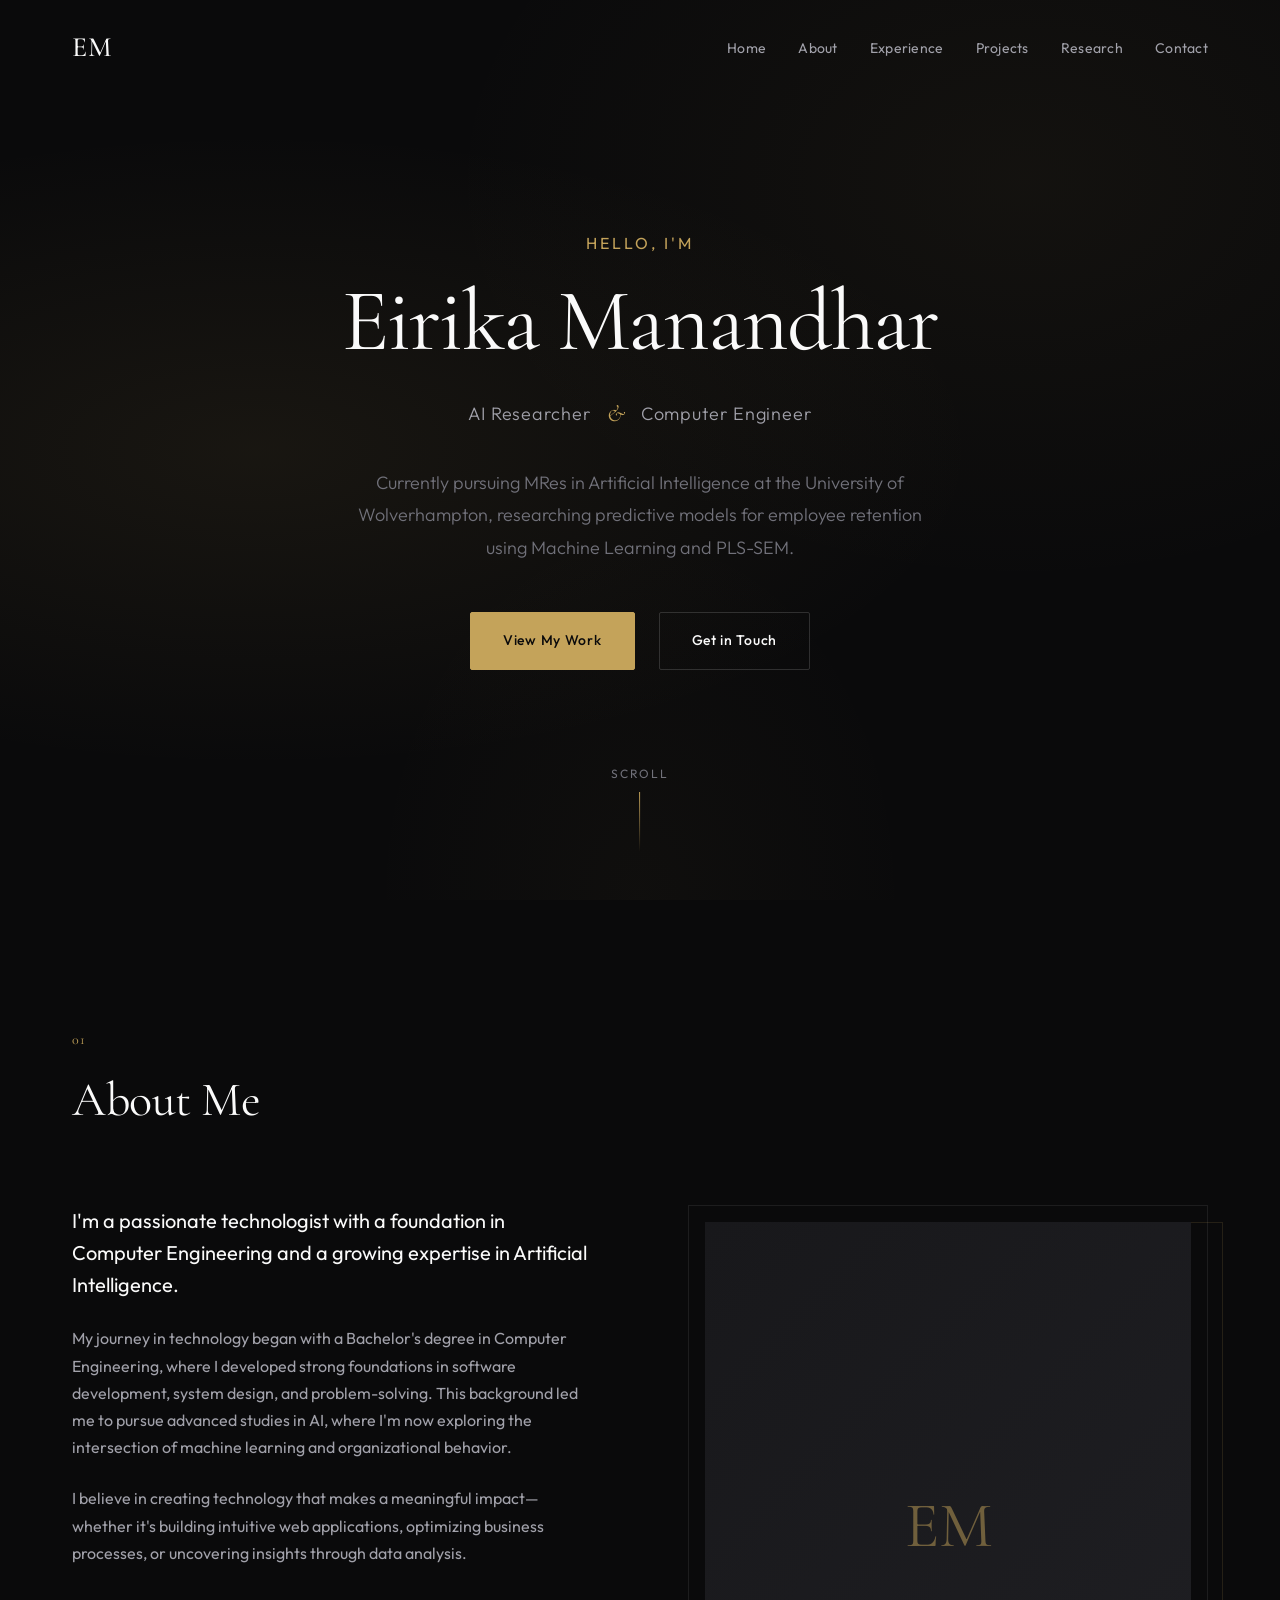
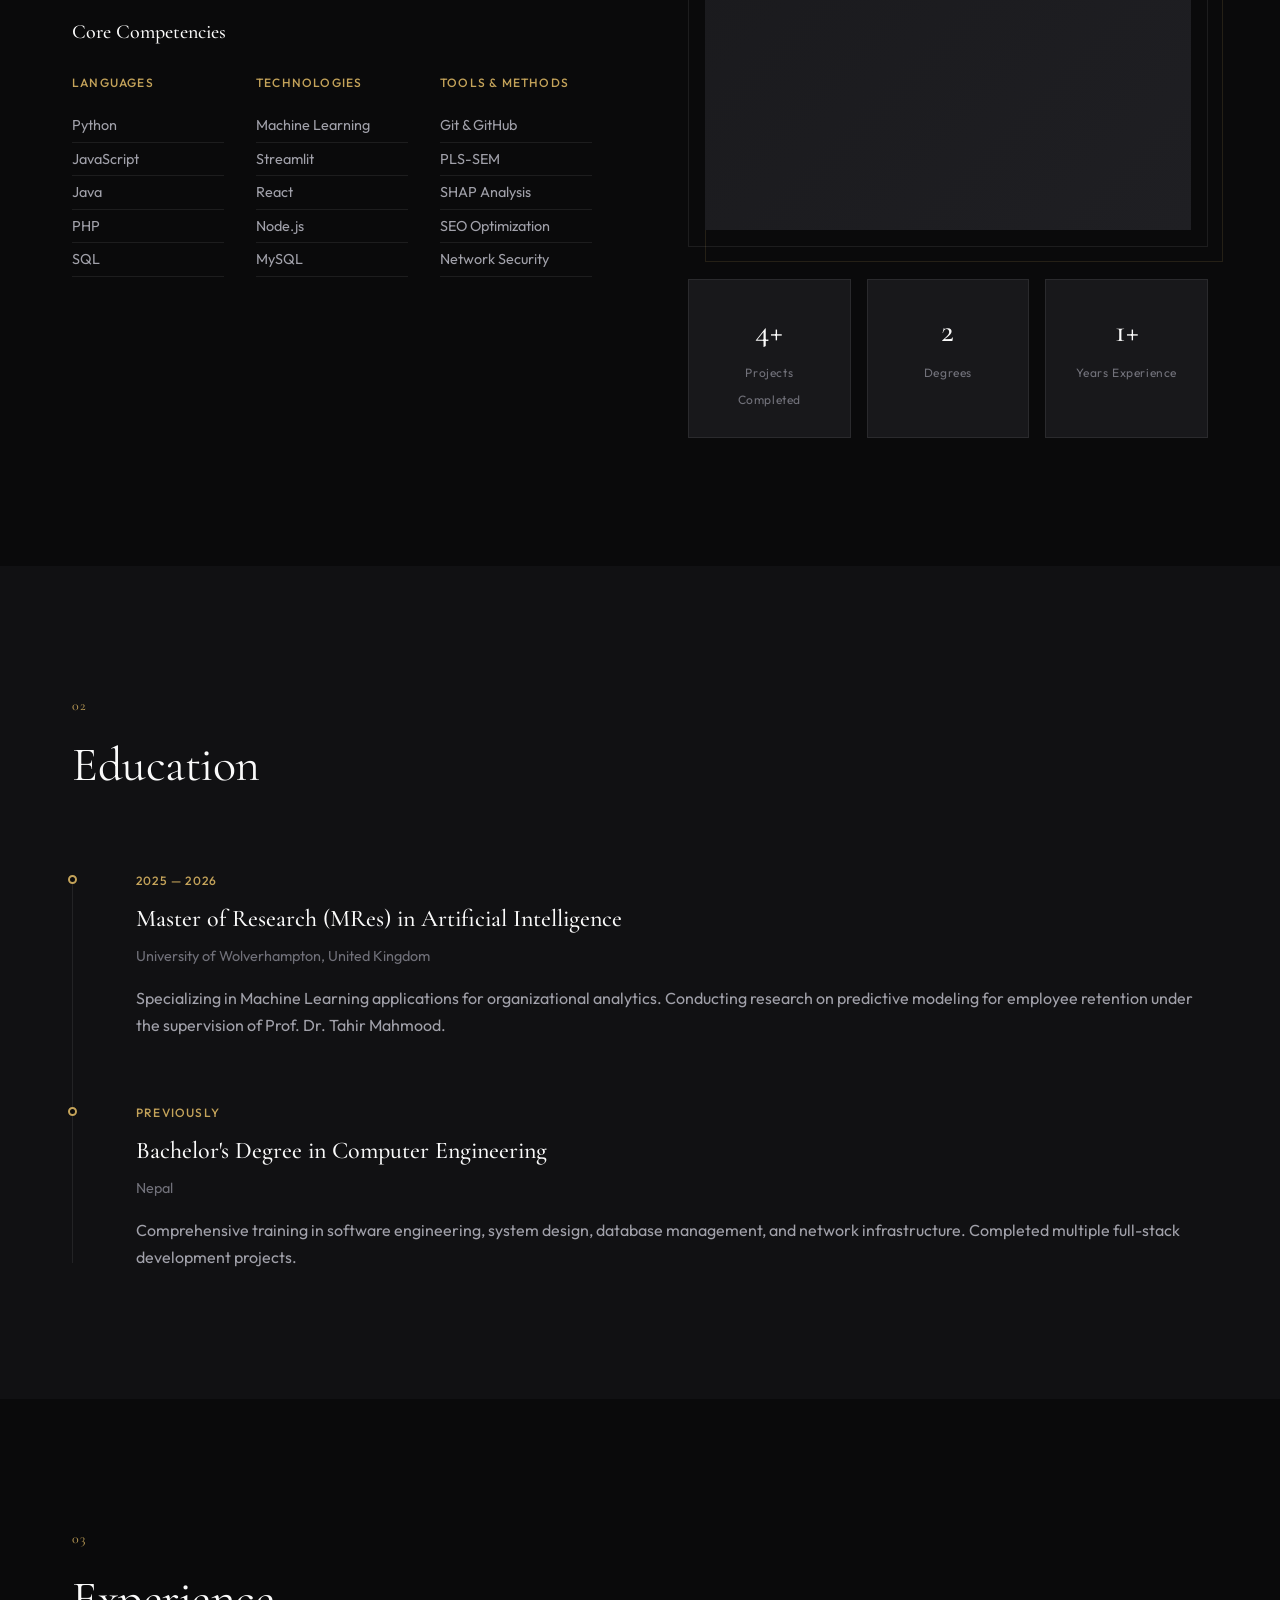
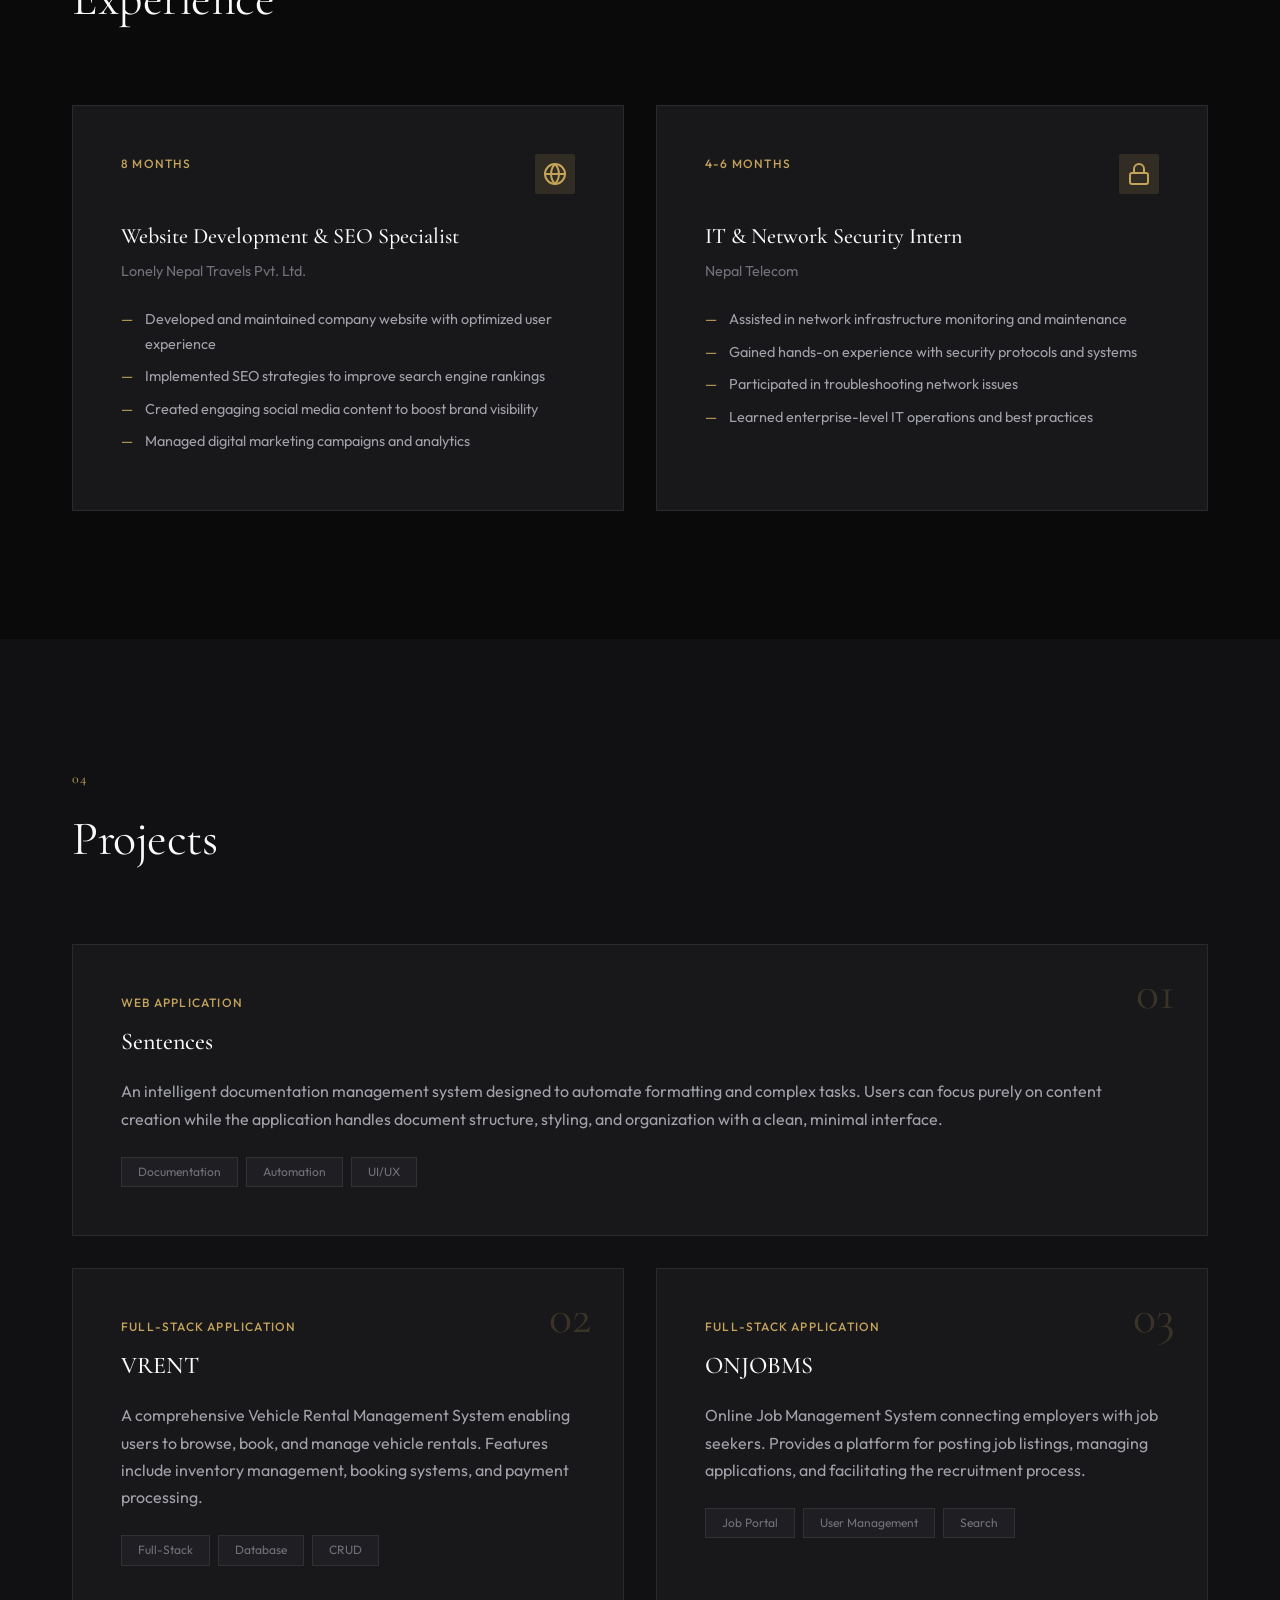
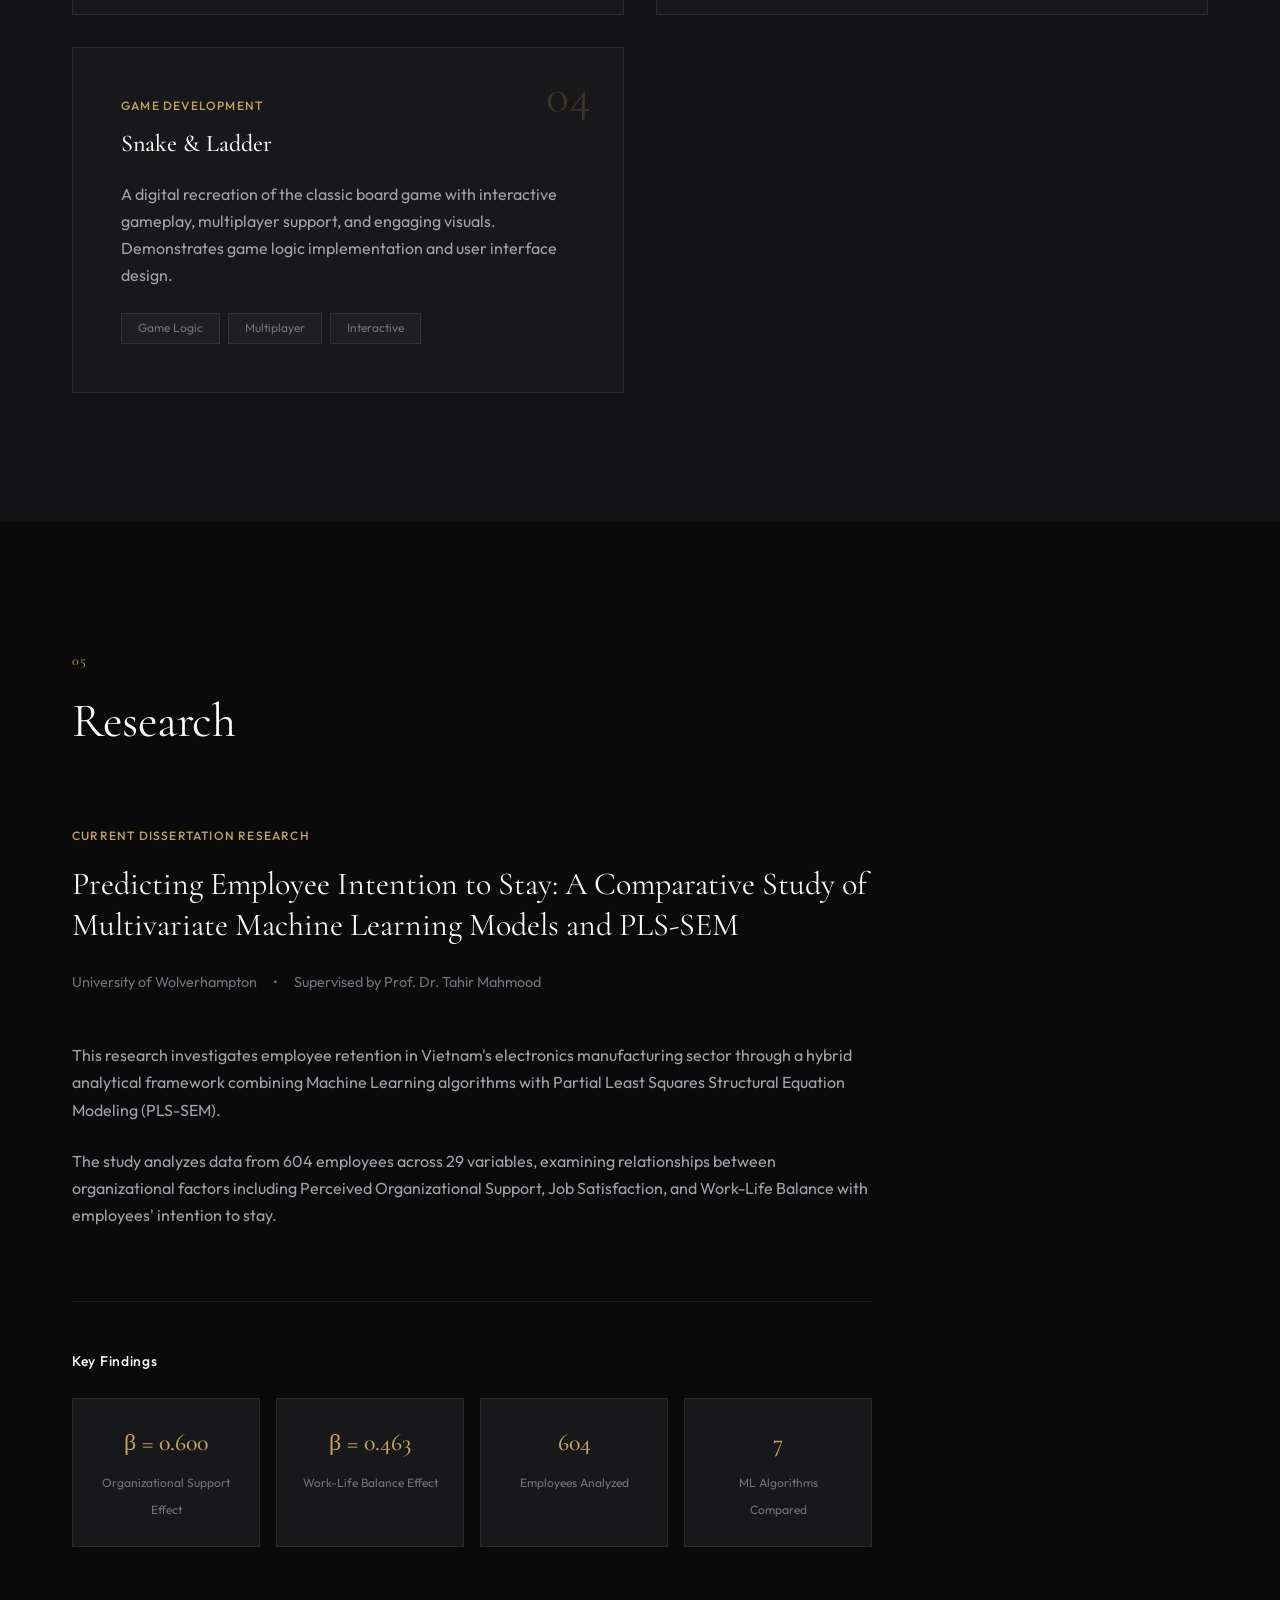
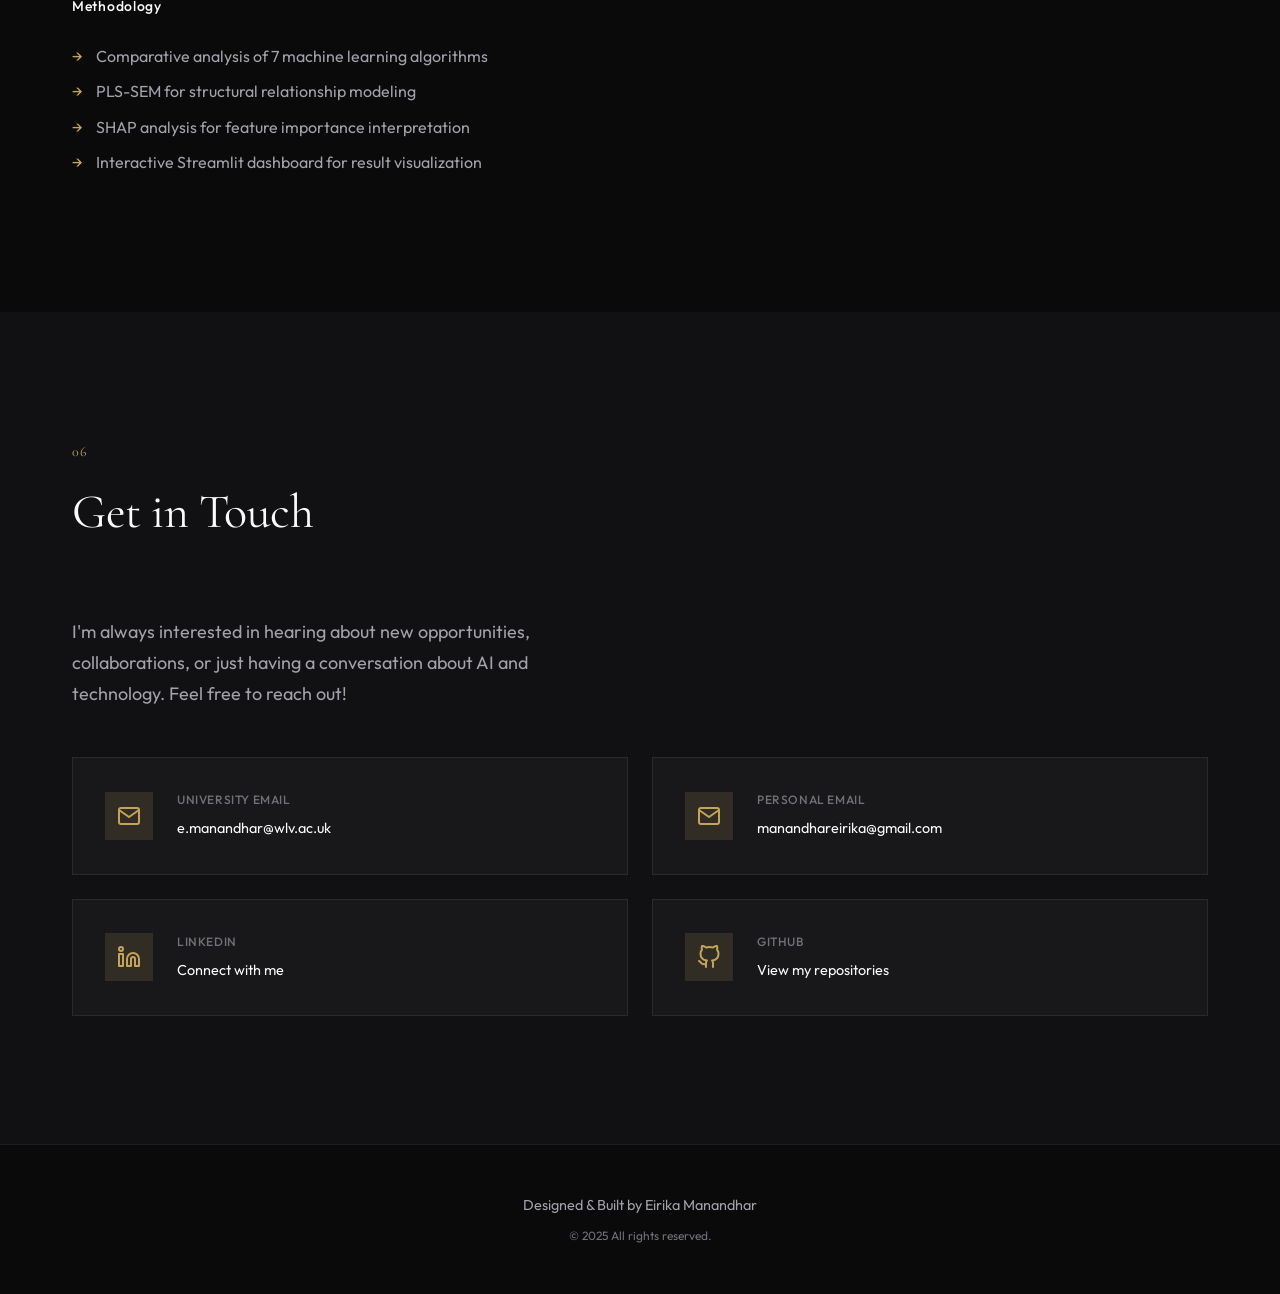
==== commit 55523cec: "Added Beta values correctly" ====
--- a/index.html
+++ b/index.html
@@ -342,12 +342,12 @@
                         <h4>Key Findings</h4>
                         <div class="findings-grid">
                             <div class="finding">
-                                <span class="finding-value">β = 0.489</span>
+                                <span class="finding-value">β = 0.600</span>
+                                <span class="finding-label">Organizational Support Effect</span>
+                            </div>
+                            <div class="finding">
+                                <span class="finding-value">β = 0.463</span>
                                 <span class="finding-label">Work-Life Balance Effect</span>
-                            </div>
-                            <div class="finding">
-                                <span class="finding-value">β = 0.484</span>
-                                <span class="finding-label">Organizational Support Effect</span>
                             </div>
                             <div class="finding">
                                 <span class="finding-value">604</span>
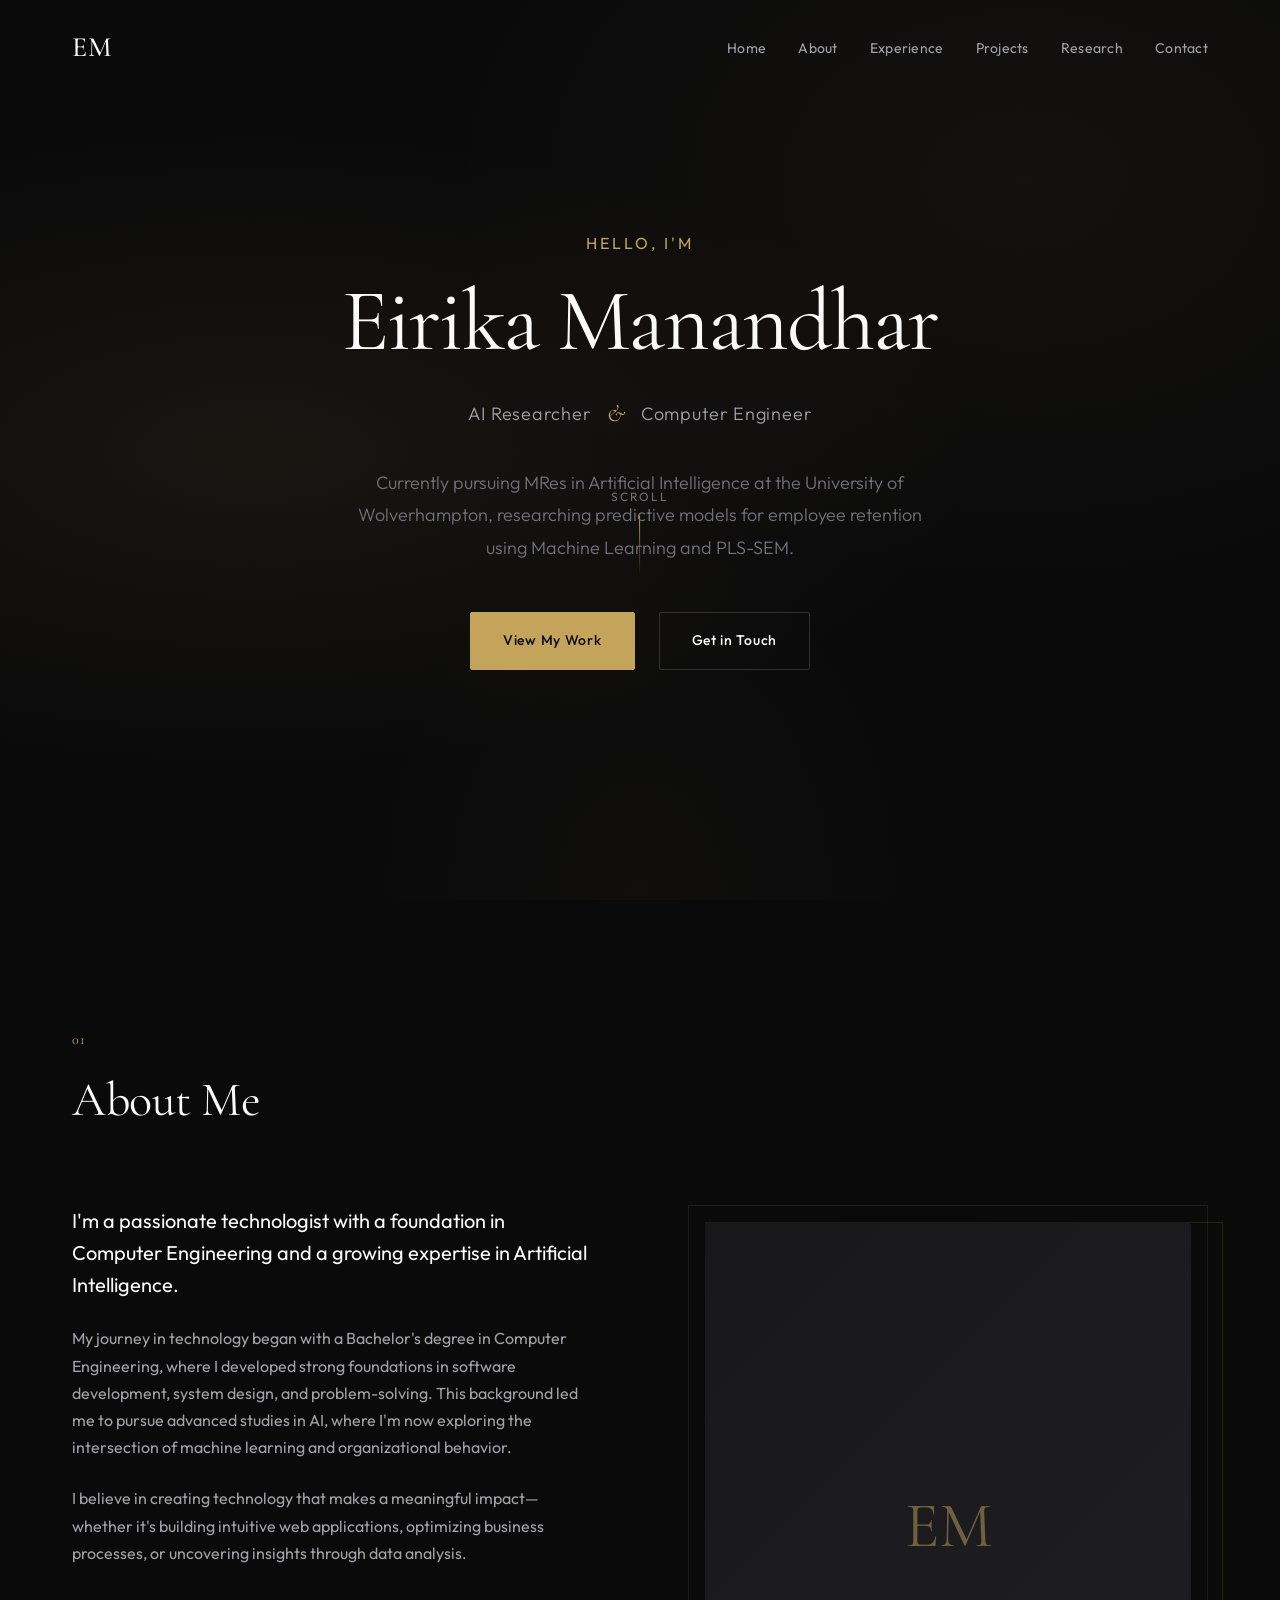
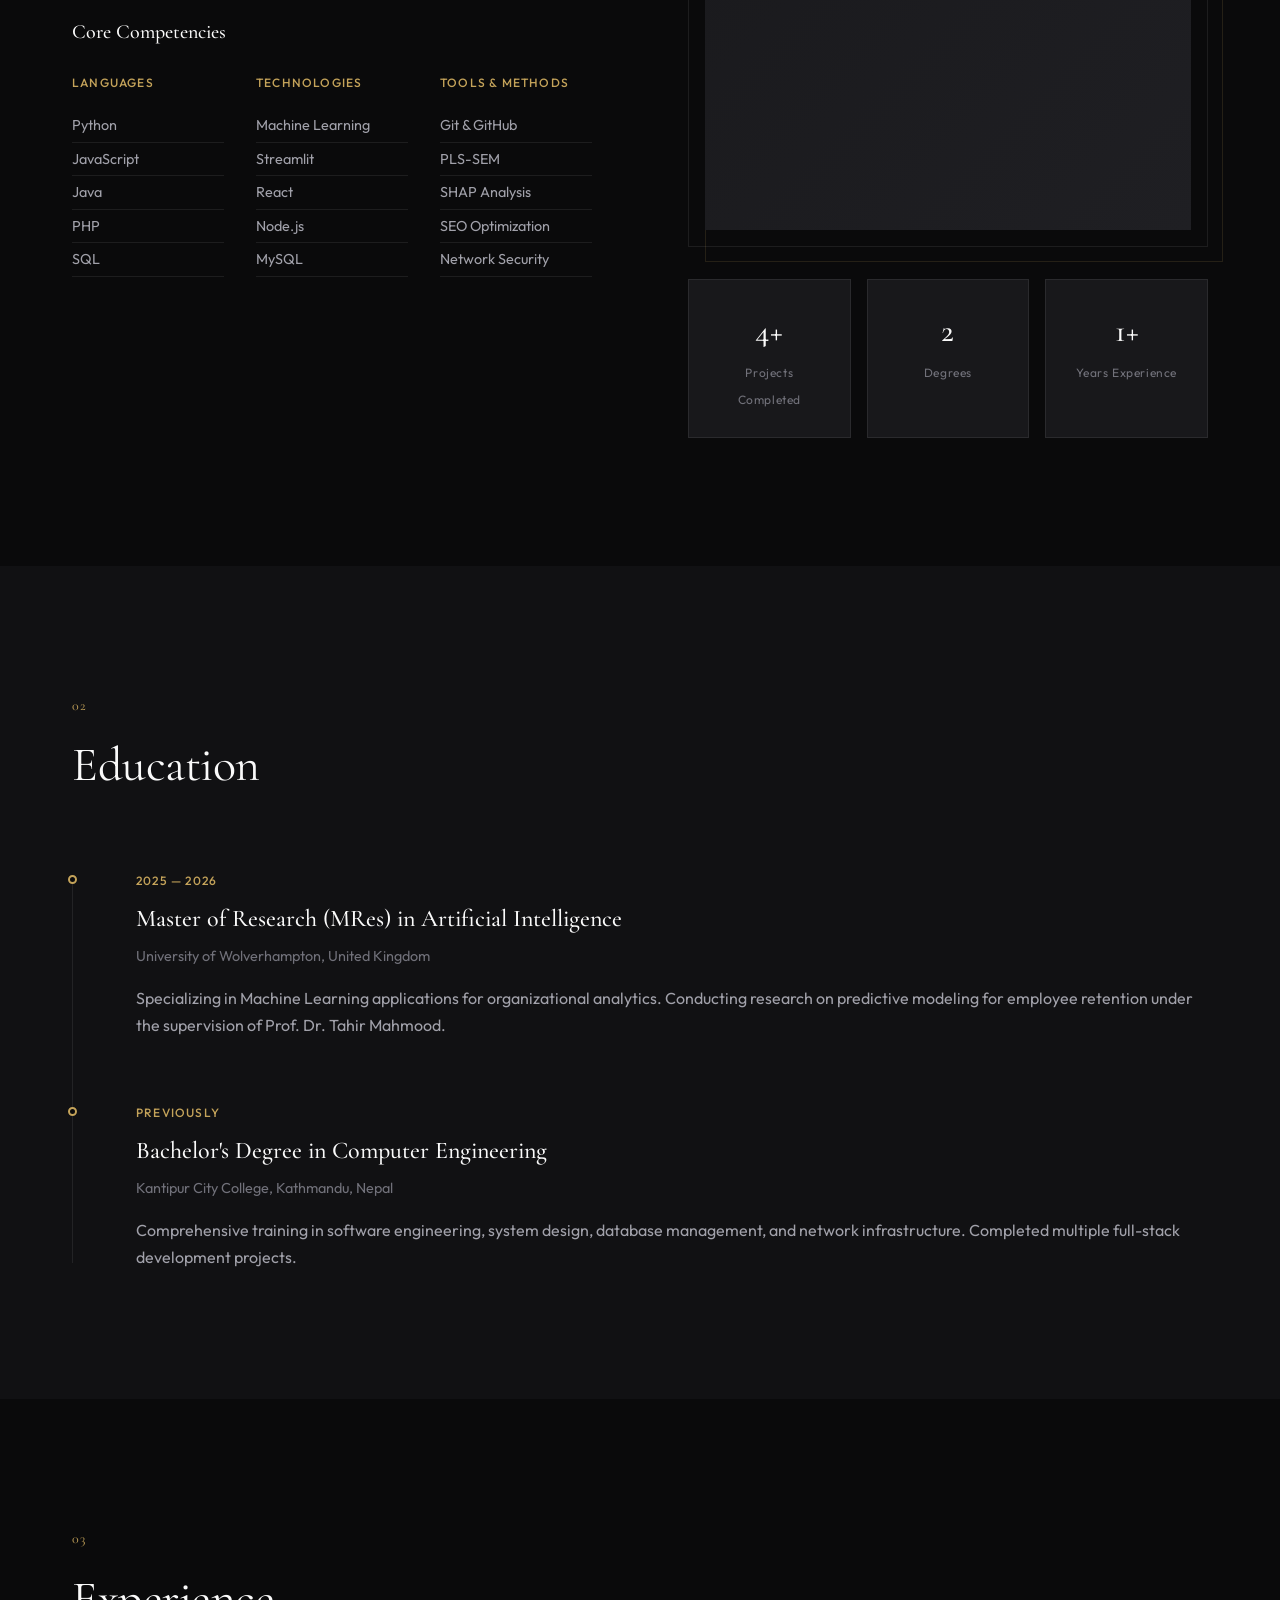
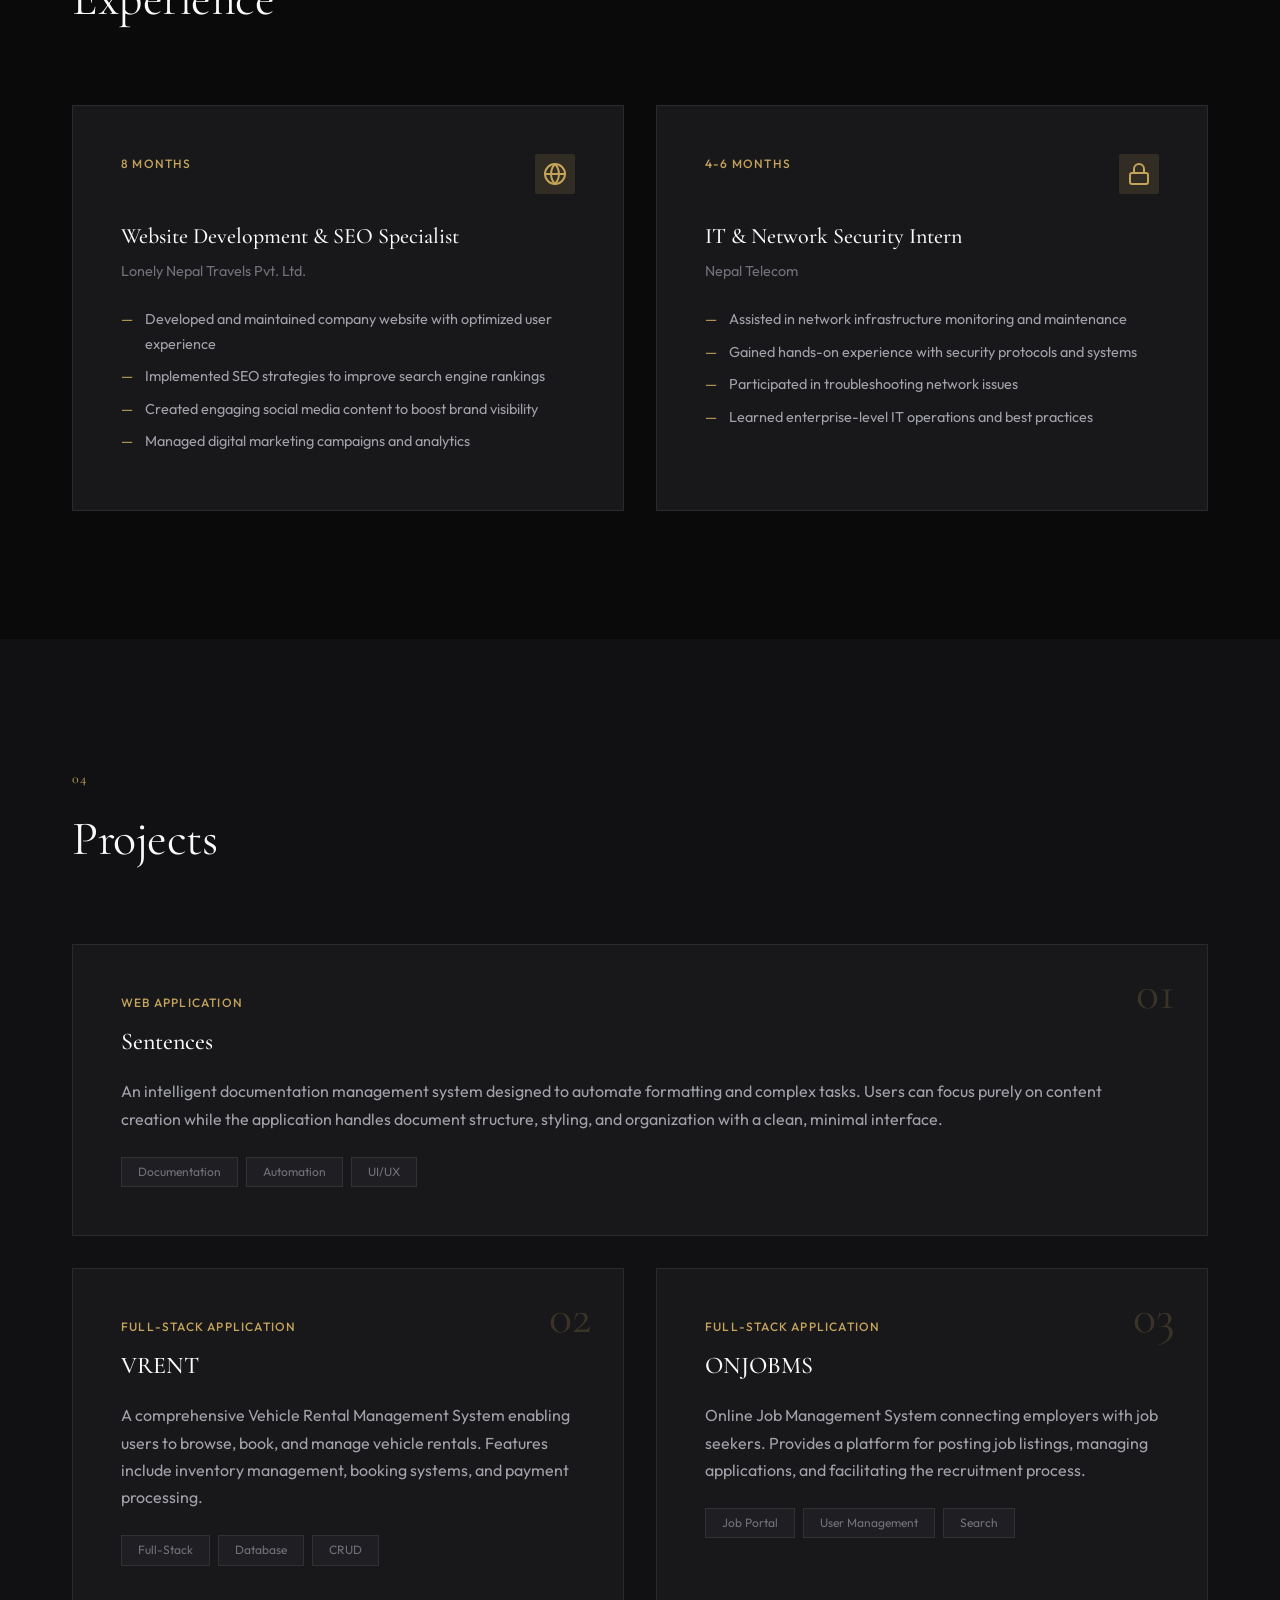
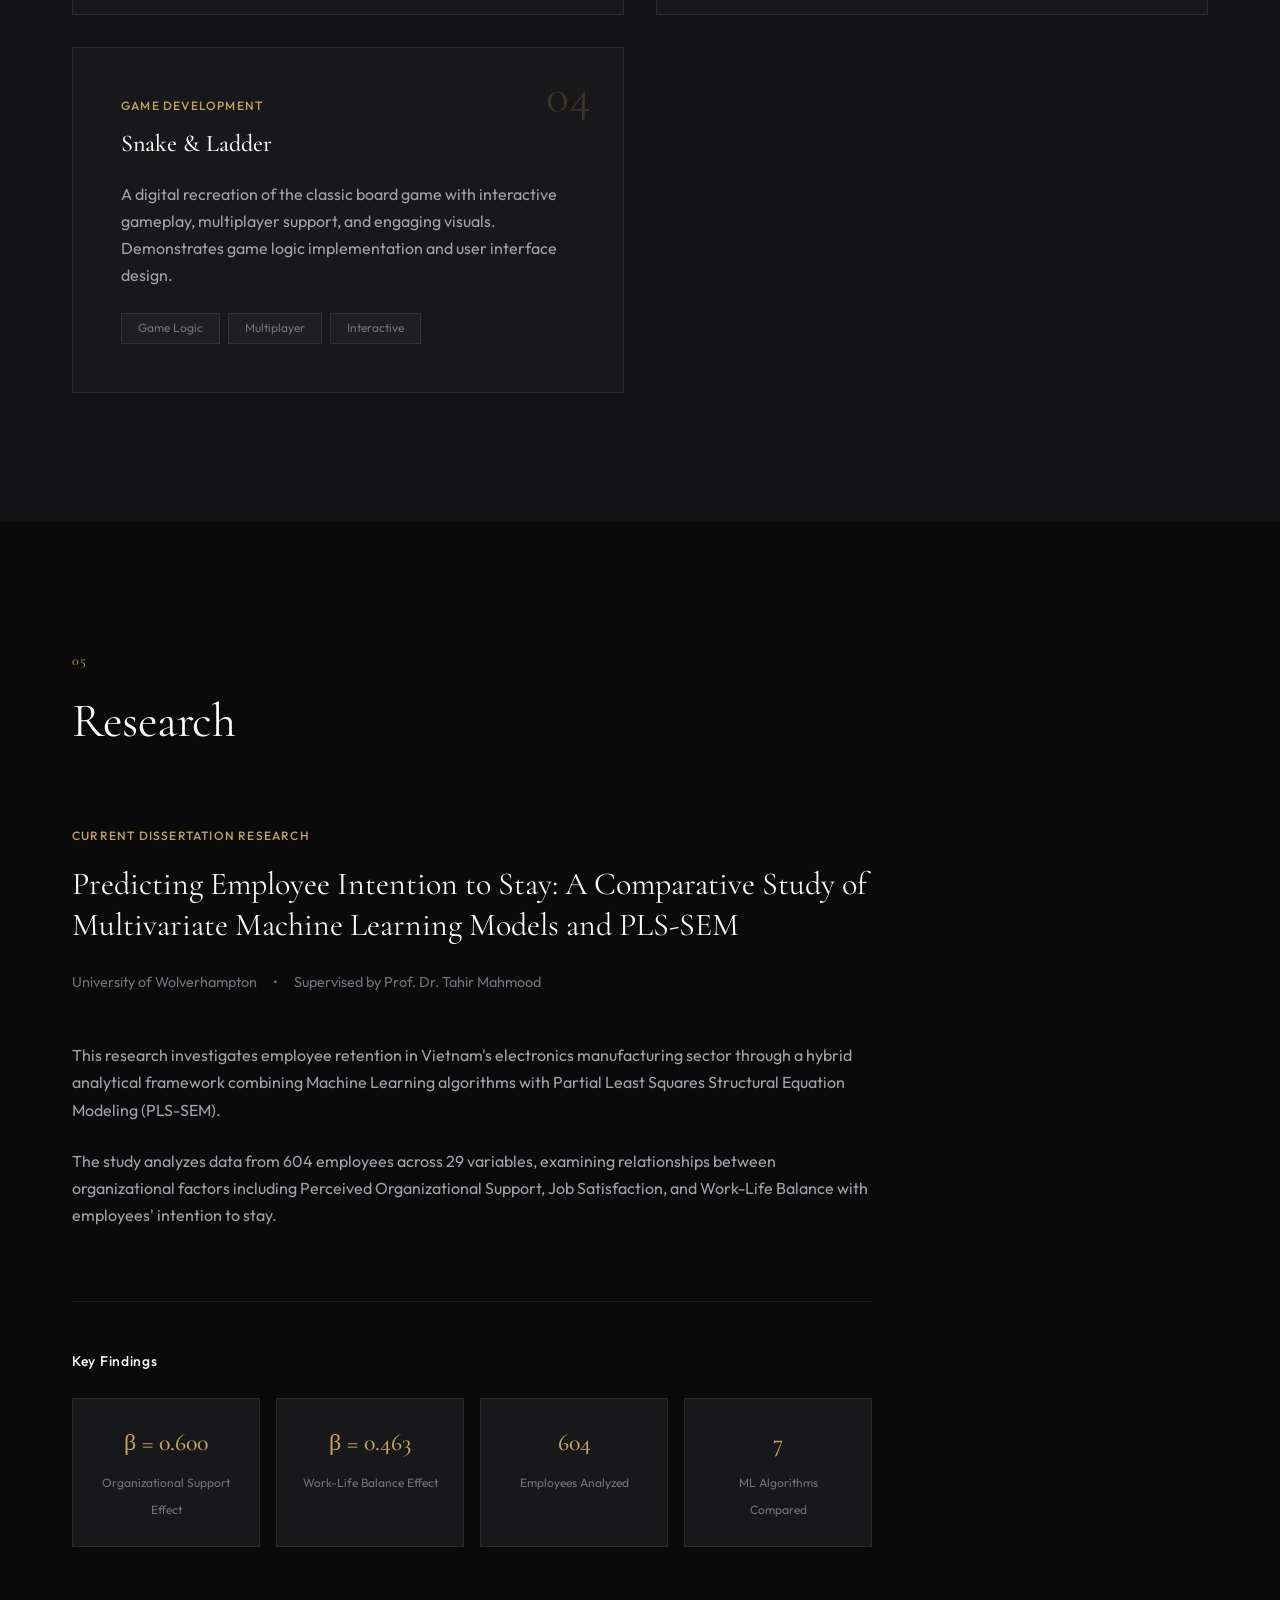
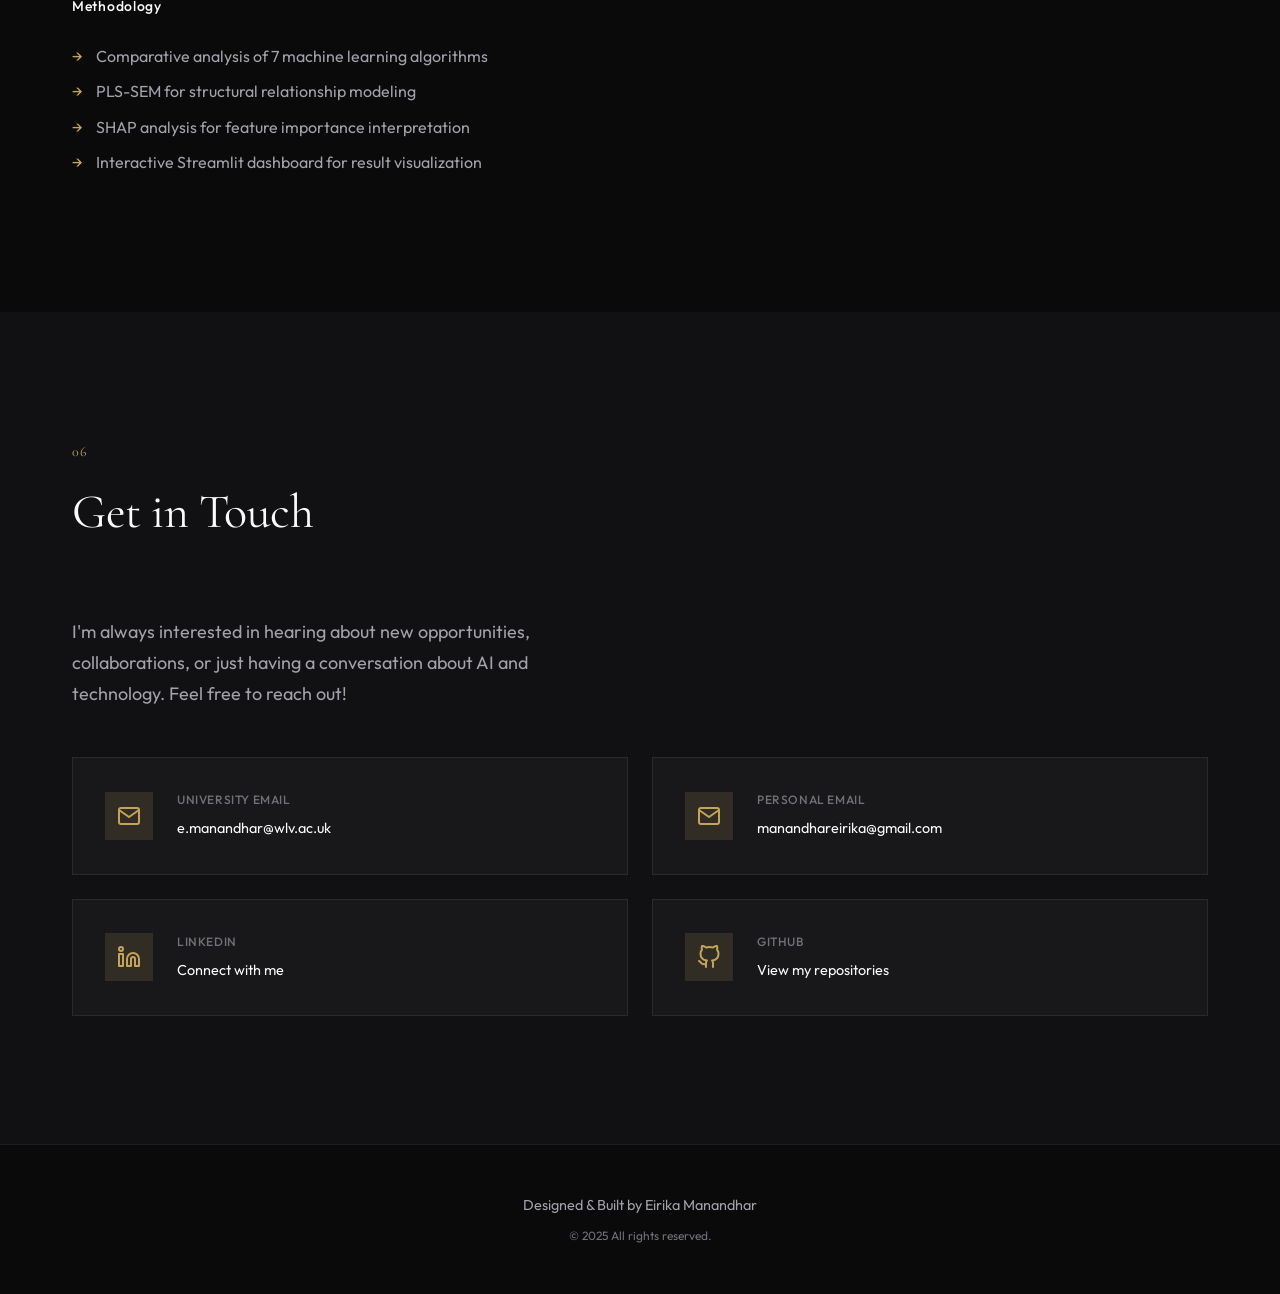
==== commit 2d9b86c5: "Update porfolio" ====
--- a/index.html
+++ b/index.html
@@ -166,7 +166,7 @@
                     <div class="timeline-content">
                         <span class="timeline-date">Previously</span>
                         <h3>Bachelor's Degree in Computer Engineering</h3>
-                        <p class="timeline-institution">Nepal</p>
+                        <p class="timeline-institution">Kantipur City College, Kathmandu, Nepal</p>
                         <p>Comprehensive training in software engineering, system design, 
                            database management, and network infrastructure. Completed multiple 
                            full-stack development projects.</p>
--- a/styles.css
+++ b/styles.css
@@ -339,9 +339,9 @@
 /* Scroll Indicator */
 .scroll-indicator {
     position: absolute;
-    bottom: var(--space-2xl);
+    bottom: 40%;
     left: 50%;
-    transform: translateX(-50%);
+    transform: translateX(-50%) translateY(40%);
     display: flex;
     flex-direction: column;
     align-items: center;
